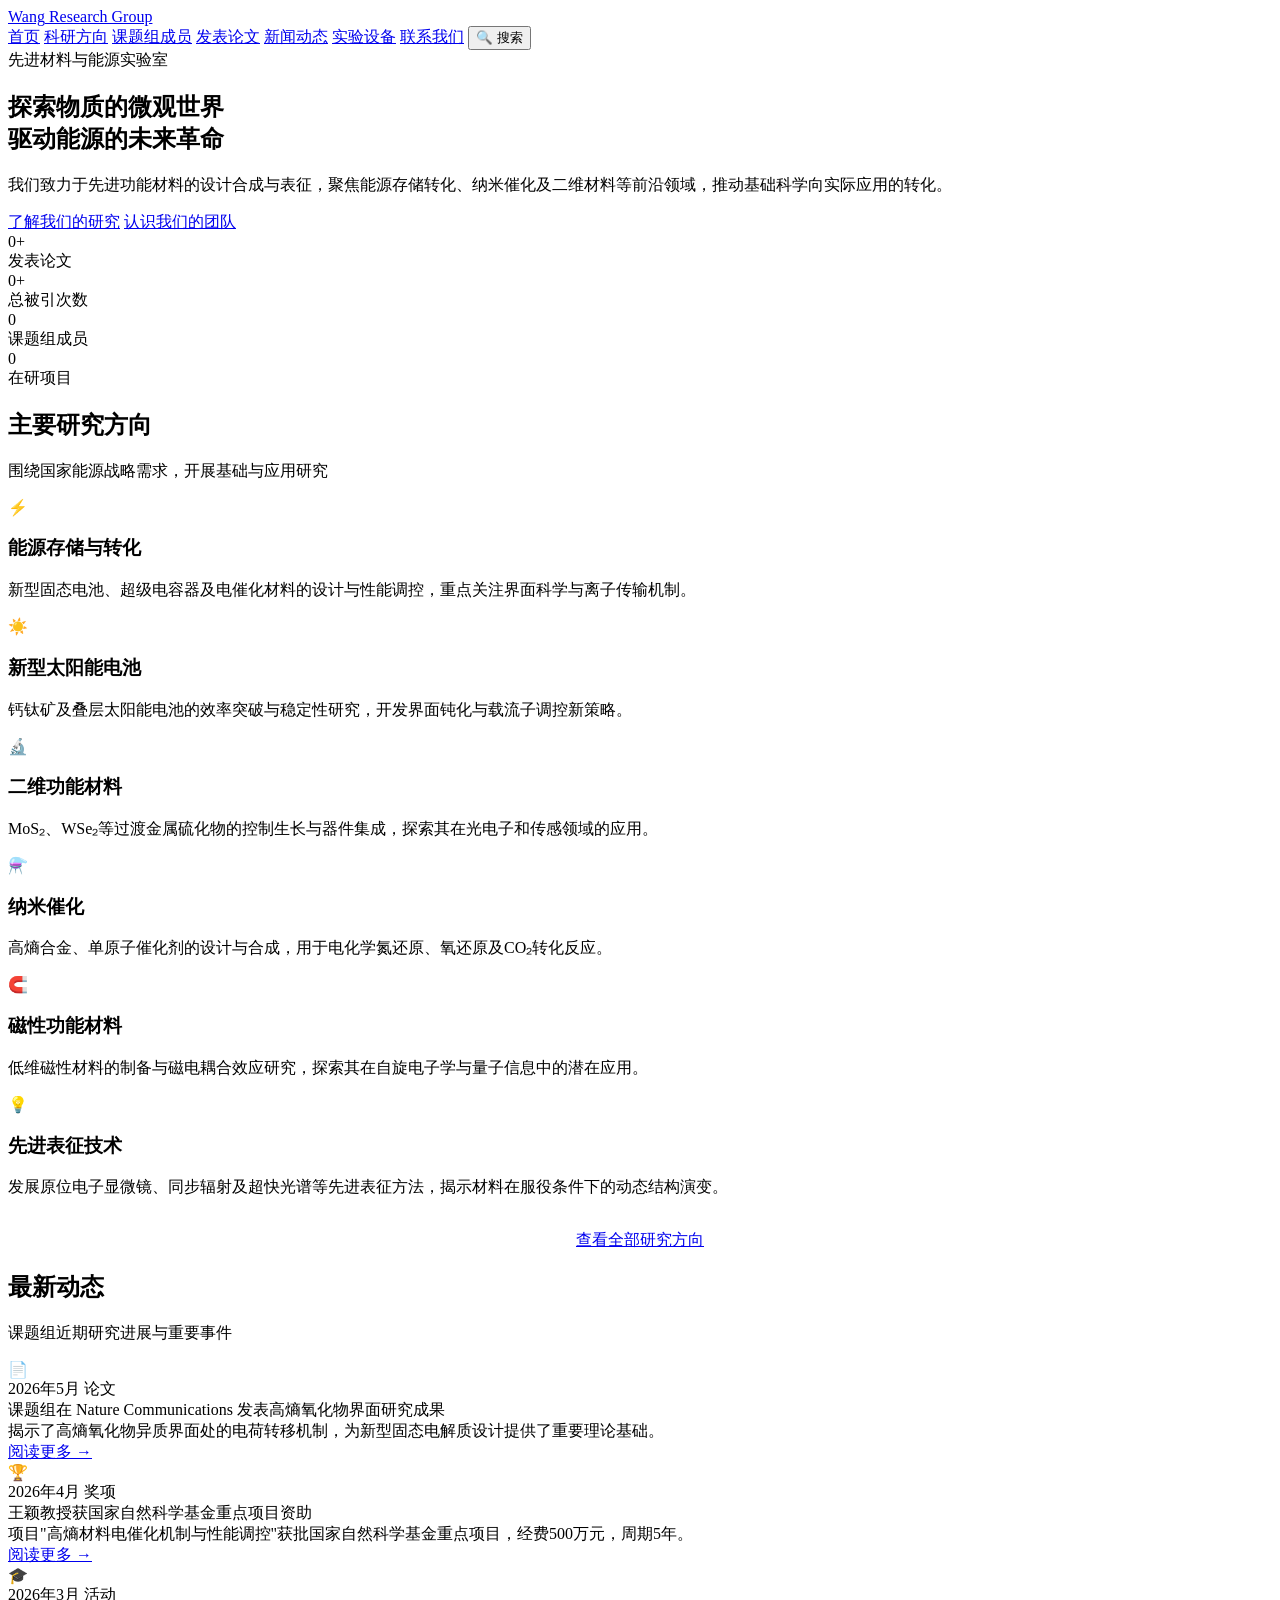
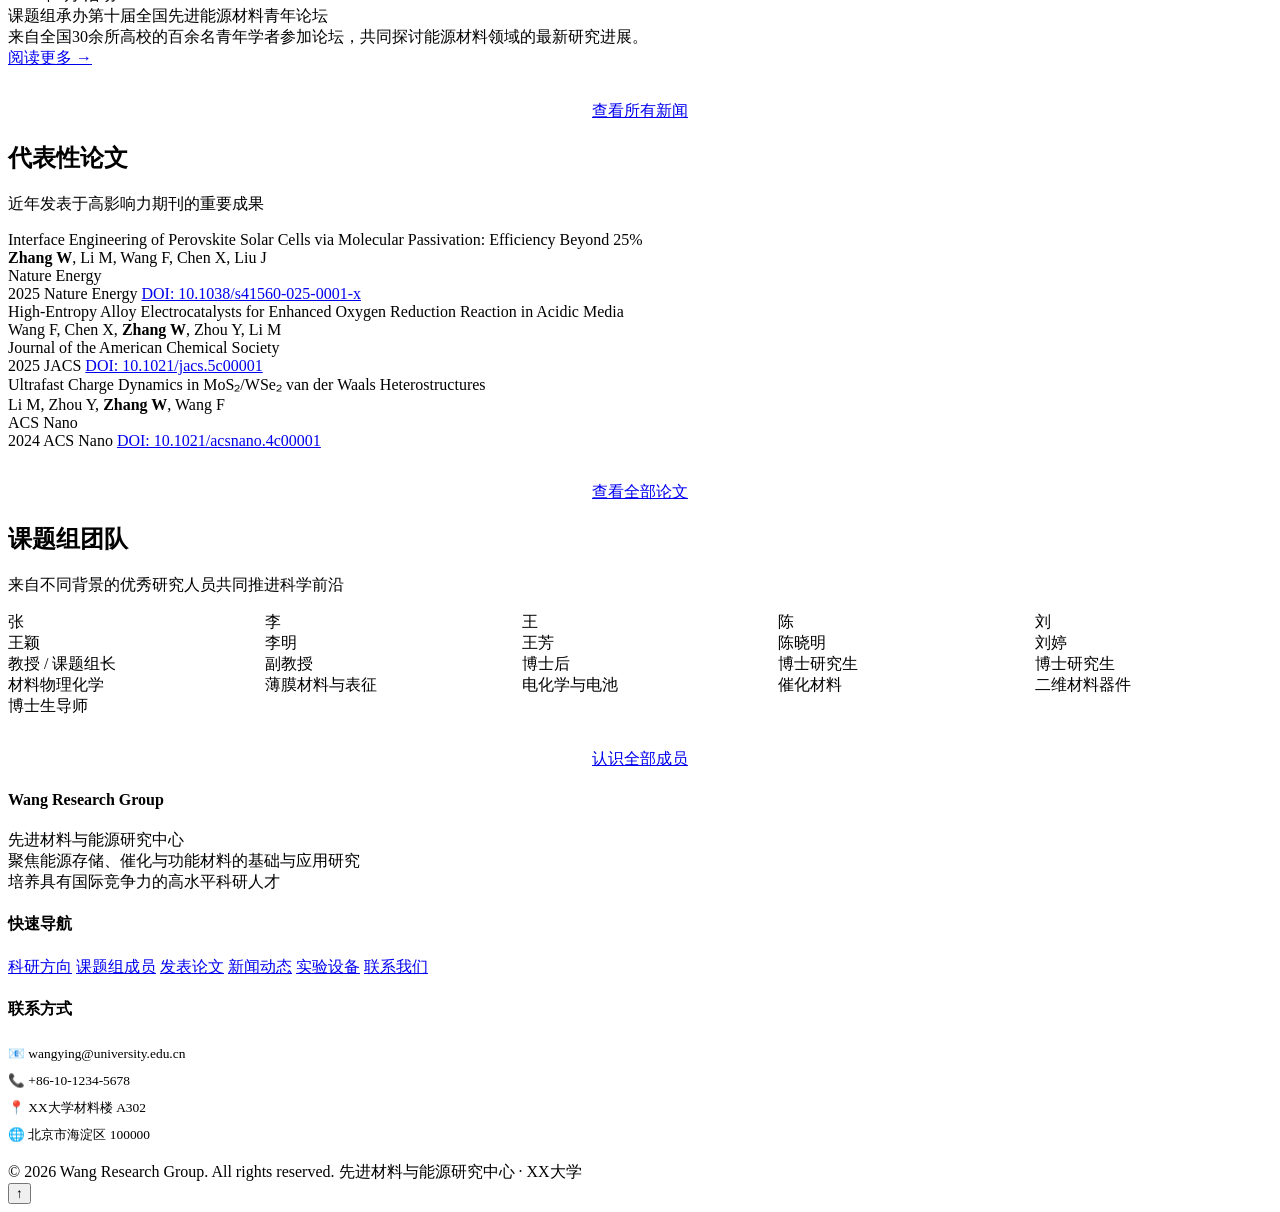
==== index.html @ 3c35ba80 "Add files via upload" ====
﻿<!DOCTYPE html>
<html lang="zh-CN">
<head>
  <meta charset="UTF-8">
  <meta name="viewport" content="width=device-width, initial-scale=1.0">
  <title>王颖课题组 | 先进材料与能源研究中心</title>
  <link rel="stylesheet" href="css/style.css">
  <meta name="description" content="王颖教授课题组，专注于先进功能材料、能源存储与转化、纳米催化等前沿研究领域。">
</head>
<body>

<!-- ==================== NAVBAR ==================== -->
<nav class="navbar">
  <div class="container navbar-inner">
    <a class="navbar-brand" href="index.html">
      <span>Wang</span> Research Group
    </a>
    <div class="navbar-menu" id="navMenu">
      <a href="index.html">首页</a>
      <a href="research.html">科研方向</a>
      <a href="people.html">课题组成员</a>
      <a href="publications.html">发表论文</a>
      <a href="news.html">新闻动态</a>
      <a href="equipment.html">实验设备</a>
      <a href="contact.html">联系我们</a>
      <button class="navbar-search-btn" id="navSearchBtn">🔍 搜索</button>
    </div>
    <div class="burger" id="burger">
      <span></span><span></span><span></span>
    </div>
  </div>
</nav>

<!-- ==================== HERO ==================== -->
<section class="hero">
  <div class="container">
    <div class="hero-content">
      <div class="hero-tag">先进材料与能源实验室</div>
      <h1>探索物质的<span>微观世界</span><br>驱动能源的未来革命</h1>
      <p>我们致力于先进功能材料的设计合成与表征，聚焦能源存储转化、纳米催化及二维材料等前沿领域，推动基础科学向实际应用的转化。</p>
      <div class="hero-btns">
        <a href="research.html" class="btn btn-primary">了解我们的研究</a>
        <a href="people.html" class="btn btn-outline">认识我们的团队</a>
      </div>
      <div class="hero-stats">
        <div class="stat-item">
          <div class="stat-num" data-target="86" data-suffix="+">0+</div>
          <div class="stat-label">发表论文</div>
        </div>
        <div class="stat-item">
          <div class="stat-num" data-target="4200" data-suffix="+">0+</div>
          <div class="stat-label">总被引次数</div>
        </div>
        <div class="stat-item">
          <div class="stat-num" data-target="18">0</div>
          <div class="stat-label">课题组成员</div>
        </div>
        <div class="stat-item">
          <div class="stat-num" data-target="12">0</div>
          <div class="stat-label">在研项目</div>
        </div>
      </div>
    </div>
  </div>
</section>

<!-- ==================== RESEARCH HIGHLIGHTS ==================== -->
<section class="section" style="background:#fff;">
  <div class="container">
    <h2 class="section-title">主要研究方向</h2>
    <p class="section-subtitle">围绕国家能源战略需求，开展基础与应用研究</p>
    <div class="grid-3">
      <div class="card research-card">
        <div class="research-icon">⚡</div>
        <h3>能源存储与转化</h3>
        <p>新型固态电池、超级电容器及电催化材料的设计与性能调控，重点关注界面科学与离子传输机制。</p>
      </div>
      <div class="card research-card">
        <div class="research-icon">☀️</div>
        <h3>新型太阳能电池</h3>
        <p>钙钛矿及叠层太阳能电池的效率突破与稳定性研究，开发界面钝化与载流子调控新策略。</p>
      </div>
      <div class="card research-card">
        <div class="research-icon">🔬</div>
        <h3>二维功能材料</h3>
        <p>MoS₂、WSe₂等过渡金属硫化物的控制生长与器件集成，探索其在光电子和传感领域的应用。</p>
      </div>
      <div class="card research-card">
        <div class="research-icon">⚗️</div>
        <h3>纳米催化</h3>
        <p>高熵合金、单原子催化剂的设计与合成，用于电化学氮还原、氧还原及CO₂转化反应。</p>
      </div>
      <div class="card research-card">
        <div class="research-icon">🧲</div>
        <h3>磁性功能材料</h3>
        <p>低维磁性材料的制备与磁电耦合效应研究，探索其在自旋电子学与量子信息中的潜在应用。</p>
      </div>
      <div class="card research-card">
        <div class="research-icon">💡</div>
        <h3>先进表征技术</h3>
        <p>发展原位电子显微镜、同步辐射及超快光谱等先进表征方法，揭示材料在服役条件下的动态结构演变。</p>
      </div>
    </div>
    <div style="text-align:center;margin-top:32px;">
      <a href="research.html" class="btn btn-primary">查看全部研究方向</a>
    </div>
  </div>
</section>

<!-- ==================== LATEST NEWS ==================== -->
<section class="section">
  <div class="container">
    <h2 class="section-title">最新动态</h2>
    <p class="section-subtitle">课题组近期研究进展与重要事件</p>
    <div class="news-grid">
      <div class="card news-card">
        <div class="news-img">📄</div>
        <div class="news-body">
          <div class="news-date">2026年5月 <span class="news-tag paper">论文</span></div>
          <div class="news-title">课题组在 Nature Communications 发表高熵氧化物界面研究成果</div>
          <div class="news-excerpt">揭示了高熵氧化物异质界面处的电荷转移机制，为新型固态电解质设计提供了重要理论基础。</div>
          <a class="news-read-more" href="news.html">阅读更多 →</a>
        </div>
      </div>
      <div class="card news-card">
        <div class="news-img">🏆</div>
        <div class="news-body">
          <div class="news-date">2026年4月 <span class="news-tag award">奖项</span></div>
          <div class="news-title">王颖教授获国家自然科学基金重点项目资助</div>
          <div class="news-excerpt">项目"高熵材料电催化机制与性能调控"获批国家自然科学基金重点项目，经费500万元，周期5年。</div>
          <a class="news-read-more" href="news.html">阅读更多 →</a>
        </div>
      </div>
      <div class="card news-card">
        <div class="news-img">🎓</div>
        <div class="news-body">
          <div class="news-date">2026年3月 <span class="news-tag event">活动</span></div>
          <div class="news-title">课题组承办第十届全国先进能源材料青年论坛</div>
          <div class="news-excerpt">来自全国30余所高校的百余名青年学者参加论坛，共同探讨能源材料领域的最新研究进展。</div>
          <a class="news-read-more" href="news.html">阅读更多 →</a>
        </div>
      </div>
    </div>
    <div style="text-align:center;margin-top:32px;">
      <a href="news.html" class="btn btn-primary">查看所有新闻</a>
    </div>
  </div>
</section>

<!-- ==================== FEATURED PUBLICATIONS ==================== -->
<section class="section" style="background:#fff;">
  <div class="container">
    <h2 class="section-title">代表性论文</h2>
    <p class="section-subtitle">近年发表于高影响力期刊的重要成果</p>
    <div class="pub-list">
      <div class="pub-item">
        <div class="pub-title">Interface Engineering of Perovskite Solar Cells via Molecular Passivation: Efficiency Beyond 25%</div>
        <div class="pub-authors"><strong>Zhang W</strong>, Li M, Wang F, Chen X, Liu J</div>
        <div class="pub-journal">Nature Energy</div>
        <div class="pub-meta">
          <span class="pub-year">2025</span>
          <span class="pub-badge nature">Nature Energy</span>
          <a class="pub-doi" href="#">DOI: 10.1038/s41560-025-0001-x</a>
        </div>
      </div>
      <div class="pub-item">
        <div class="pub-title">High-Entropy Alloy Electrocatalysts for Enhanced Oxygen Reduction Reaction in Acidic Media</div>
        <div class="pub-authors">Wang F, Chen X, <strong>Zhang W</strong>, Zhou Y, Li M</div>
        <div class="pub-journal">Journal of the American Chemical Society</div>
        <div class="pub-meta">
          <span class="pub-year">2025</span>
          <span class="pub-badge acs">JACS</span>
          <a class="pub-doi" href="#">DOI: 10.1021/jacs.5c00001</a>
        </div>
      </div>
      <div class="pub-item">
        <div class="pub-title">Ultrafast Charge Dynamics in MoS₂/WSe₂ van der Waals Heterostructures</div>
        <div class="pub-authors">Li M, Zhou Y, <strong>Zhang W</strong>, Wang F</div>
        <div class="pub-journal">ACS Nano</div>
        <div class="pub-meta">
          <span class="pub-year">2024</span>
          <span class="pub-badge acs">ACS Nano</span>
          <a class="pub-doi" href="#">DOI: 10.1021/acsnano.4c00001</a>
        </div>
      </div>
    </div>
    <div style="text-align:center;margin-top:32px;">
      <a href="publications.html" class="btn btn-primary">查看全部论文</a>
    </div>
  </div>
</section>

<!-- ==================== TEAM PREVIEW ==================== -->
<section class="section">
  <div class="container">
    <h2 class="section-title">课题组团队</h2>
    <p class="section-subtitle">来自不同背景的优秀研究人员共同推进科学前沿</p>
    <div style="display:grid;grid-template-columns:repeat(auto-fill,minmax(200px,1fr));gap:20px;">
      <div class="card person-card">
        <div class="person-avatar">张</div>
        <div class="person-name">王颖</div>
        <div class="person-role">教授 / 课题组长</div>
        <div class="person-info">材料物理化学<br>博士生导师</div>
      </div>
      <div class="card person-card">
        <div class="person-avatar">李</div>
        <div class="person-name">李明</div>
        <div class="person-role">副教授</div>
        <div class="person-info">薄膜材料与表征</div>
      </div>
      <div class="card person-card">
        <div class="person-avatar">王</div>
        <div class="person-name">王芳</div>
        <div class="person-role">博士后</div>
        <div class="person-info">电化学与电池</div>
      </div>
      <div class="card person-card">
        <div class="person-avatar">陈</div>
        <div class="person-name">陈晓明</div>
        <div class="person-role">博士研究生</div>
        <div class="person-info">催化材料</div>
      </div>
      <div class="card person-card">
        <div class="person-avatar">刘</div>
        <div class="person-name">刘婷</div>
        <div class="person-role">博士研究生</div>
        <div class="person-info">二维材料器件</div>
      </div>
    </div>
    <div style="text-align:center;margin-top:32px;">
      <a href="people.html" class="btn btn-primary">认识全部成员</a>
    </div>
  </div>
</section>

<!-- ==================== FOOTER ==================== -->
<footer class="footer">
  <div class="container">
    <div class="footer-grid">
      <div>
        <h4>Wang Research Group</h4>
        <p>先进材料与能源研究中心<br>聚焦能源存储、催化与功能材料的基础与应用研究<br>培养具有国际竞争力的高水平科研人才</p>
      </div>
      <div>
        <h4>快速导航</h4>
        <div class="footer-links">
          <a href="research.html">科研方向</a>
          <a href="people.html">课题组成员</a>
          <a href="publications.html">发表论文</a>
          <a href="news.html">新闻动态</a>
          <a href="equipment.html">实验设备</a>
          <a href="contact.html">联系我们</a>
        </div>
      </div>
      <div>
        <h4>联系方式</h4>
        <p style="font-size:0.84rem;line-height:2;">
          📧 wangying@university.edu.cn<br>
          📞 +86-10-1234-5678<br>
          📍 XX大学材料楼 A302<br>
          🌐 北京市海淀区 100000
        </p>
      </div>
    </div>
    <div class="footer-bottom">
      <span>© 2026 Wang Research Group. All rights reserved.</span>
      <span>先进材料与能源研究中心 · XX大学</span>
    </div>
  </div>
</footer>

<button class="back-to-top" id="backToTop" title="返回顶部">↑</button>
<script src="js/main.js"></script>
</body>
</html>
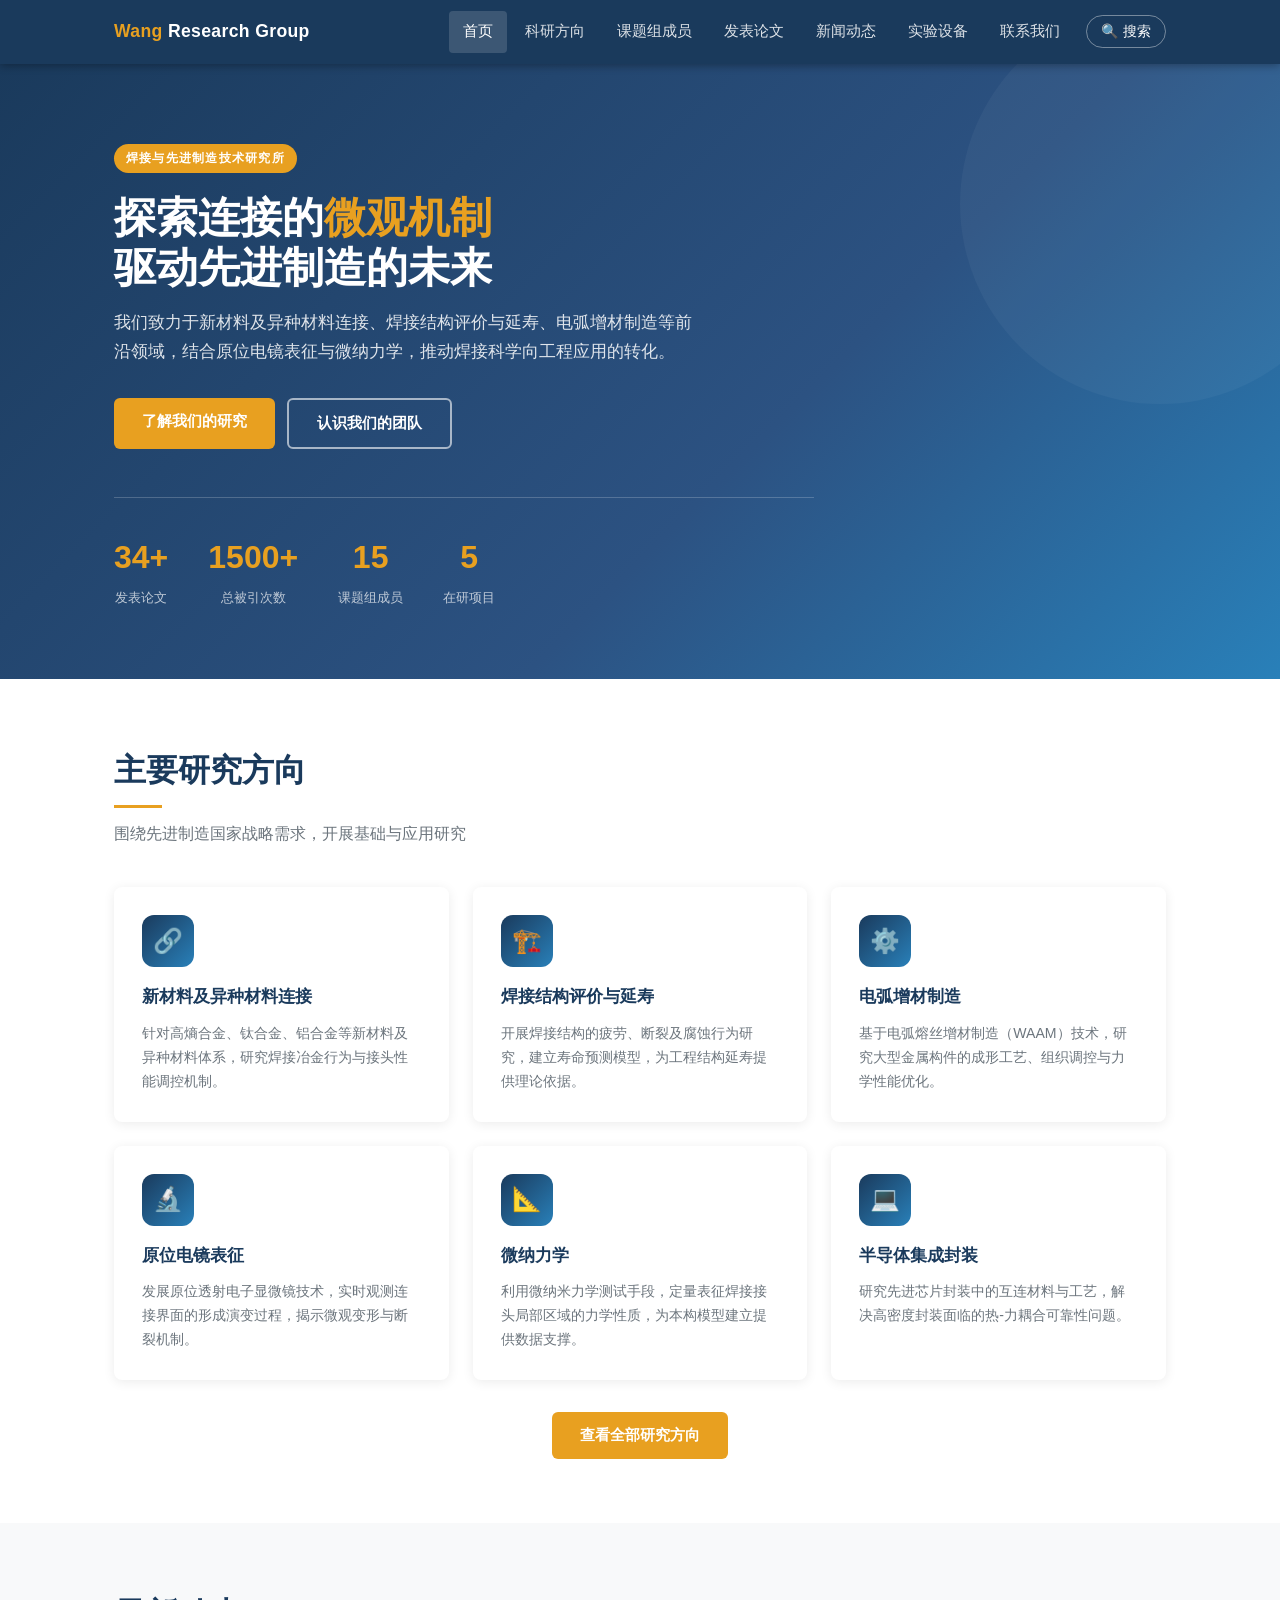
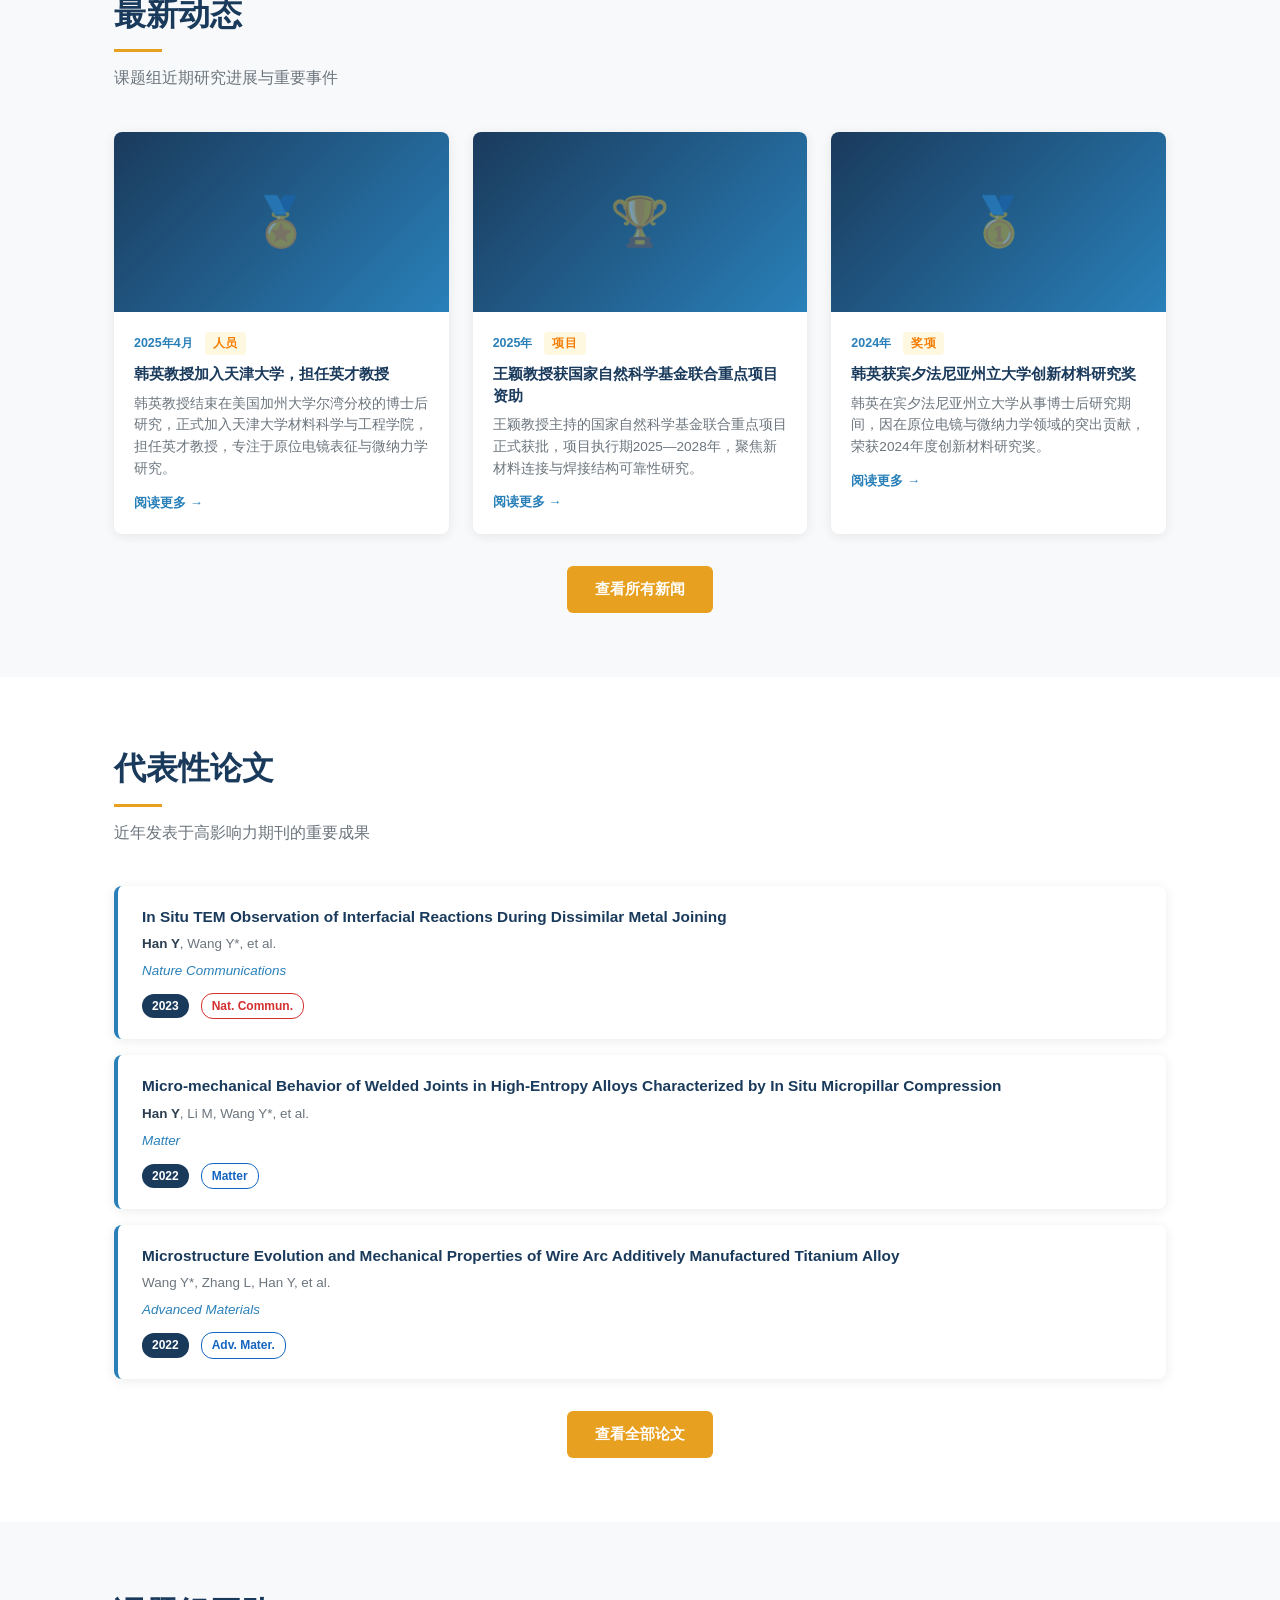
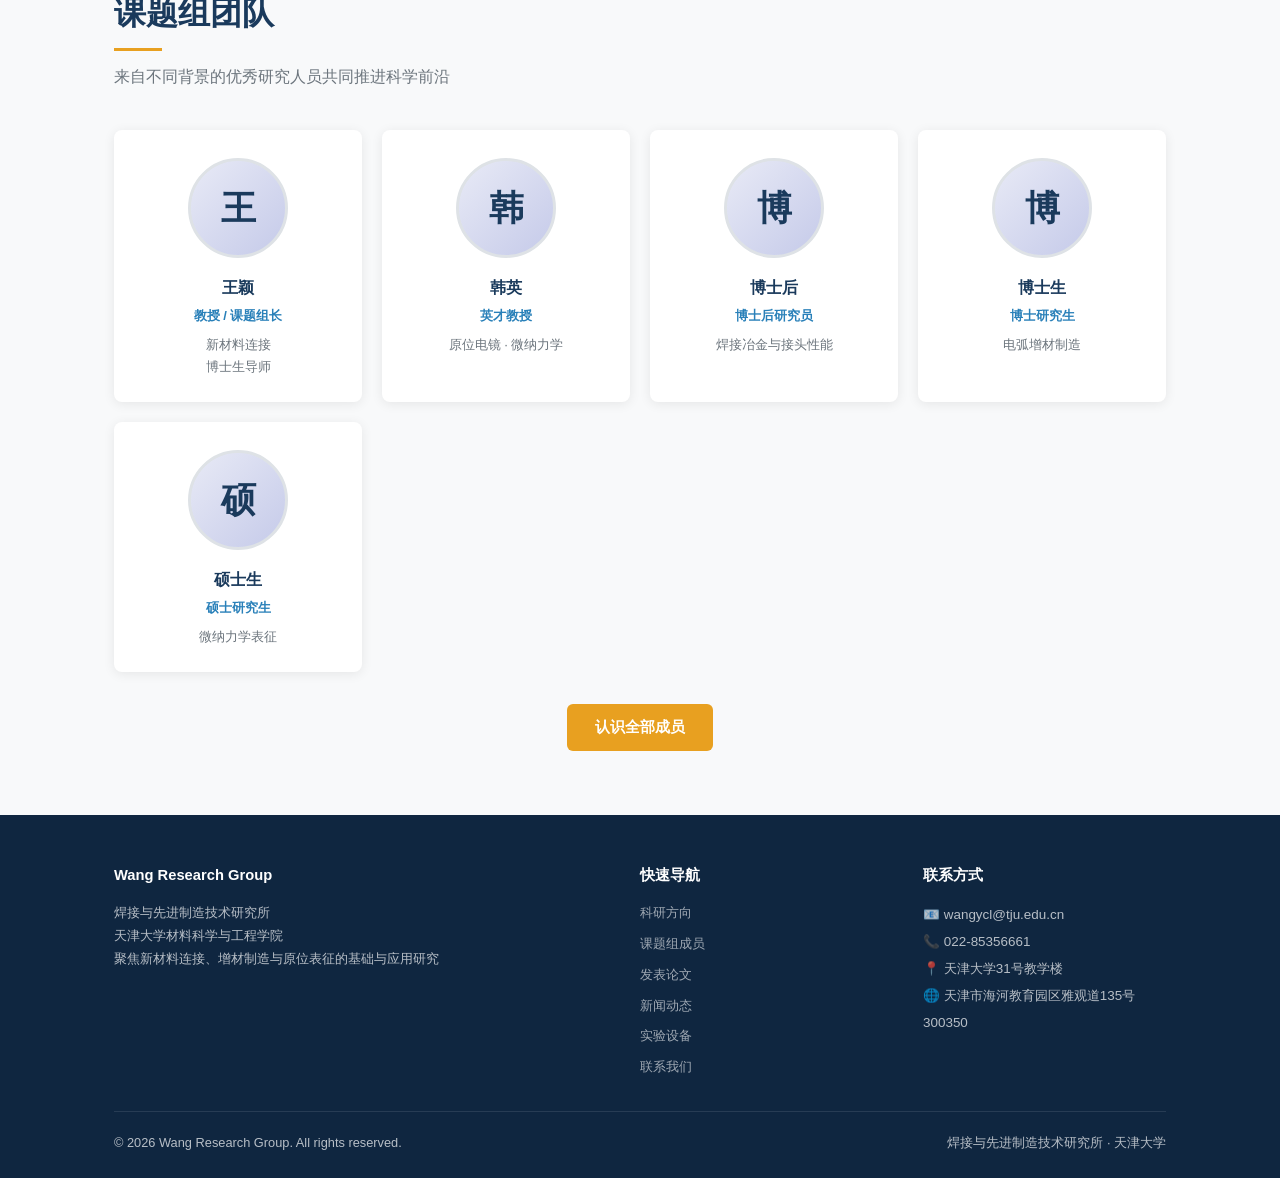
==== commit 1f40a4b2: "Add files via upload" ====
--- a/index.html
+++ b/index.html
@@ -1,275 +1,272 @@
-﻿<!DOCTYPE html>
-<html lang="zh-CN">
-<head>
-  <meta charset="UTF-8">
-  <meta name="viewport" content="width=device-width, initial-scale=1.0">
-  <title>王颖课题组 | 先进材料与能源研究中心</title>
-  <link rel="stylesheet" href="css/style.css">
-  <meta name="description" content="王颖教授课题组，专注于先进功能材料、能源存储与转化、纳米催化等前沿研究领域。">
-</head>
-<body>
-
-<!-- ==================== NAVBAR ==================== -->
-<nav class="navbar">
-  <div class="container navbar-inner">
-    <a class="navbar-brand" href="index.html">
-      <span>Wang</span> Research Group
-    </a>
-    <div class="navbar-menu" id="navMenu">
-      <a href="index.html">首页</a>
-      <a href="research.html">科研方向</a>
-      <a href="people.html">课题组成员</a>
-      <a href="publications.html">发表论文</a>
-      <a href="news.html">新闻动态</a>
-      <a href="equipment.html">实验设备</a>
-      <a href="contact.html">联系我们</a>
-      <button class="navbar-search-btn" id="navSearchBtn">🔍 搜索</button>
-    </div>
-    <div class="burger" id="burger">
-      <span></span><span></span><span></span>
-    </div>
-  </div>
-</nav>
-
-<!-- ==================== HERO ==================== -->
-<section class="hero">
-  <div class="container">
-    <div class="hero-content">
-      <div class="hero-tag">先进材料与能源实验室</div>
-      <h1>探索物质的<span>微观世界</span><br>驱动能源的未来革命</h1>
-      <p>我们致力于先进功能材料的设计合成与表征，聚焦能源存储转化、纳米催化及二维材料等前沿领域，推动基础科学向实际应用的转化。</p>
-      <div class="hero-btns">
-        <a href="research.html" class="btn btn-primary">了解我们的研究</a>
-        <a href="people.html" class="btn btn-outline">认识我们的团队</a>
-      </div>
-      <div class="hero-stats">
-        <div class="stat-item">
-          <div class="stat-num" data-target="86" data-suffix="+">0+</div>
-          <div class="stat-label">发表论文</div>
-        </div>
-        <div class="stat-item">
-          <div class="stat-num" data-target="4200" data-suffix="+">0+</div>
-          <div class="stat-label">总被引次数</div>
-        </div>
-        <div class="stat-item">
-          <div class="stat-num" data-target="18">0</div>
-          <div class="stat-label">课题组成员</div>
-        </div>
-        <div class="stat-item">
-          <div class="stat-num" data-target="12">0</div>
-          <div class="stat-label">在研项目</div>
-        </div>
-      </div>
-    </div>
-  </div>
-</section>
-
-<!-- ==================== RESEARCH HIGHLIGHTS ==================== -->
-<section class="section" style="background:#fff;">
-  <div class="container">
-    <h2 class="section-title">主要研究方向</h2>
-    <p class="section-subtitle">围绕国家能源战略需求，开展基础与应用研究</p>
-    <div class="grid-3">
-      <div class="card research-card">
-        <div class="research-icon">⚡</div>
-        <h3>能源存储与转化</h3>
-        <p>新型固态电池、超级电容器及电催化材料的设计与性能调控，重点关注界面科学与离子传输机制。</p>
-      </div>
-      <div class="card research-card">
-        <div class="research-icon">☀️</div>
-        <h3>新型太阳能电池</h3>
-        <p>钙钛矿及叠层太阳能电池的效率突破与稳定性研究，开发界面钝化与载流子调控新策略。</p>
-      </div>
-      <div class="card research-card">
-        <div class="research-icon">🔬</div>
-        <h3>二维功能材料</h3>
-        <p>MoS₂、WSe₂等过渡金属硫化物的控制生长与器件集成，探索其在光电子和传感领域的应用。</p>
-      </div>
-      <div class="card research-card">
-        <div class="research-icon">⚗️</div>
-        <h3>纳米催化</h3>
-        <p>高熵合金、单原子催化剂的设计与合成，用于电化学氮还原、氧还原及CO₂转化反应。</p>
-      </div>
-      <div class="card research-card">
-        <div class="research-icon">🧲</div>
-        <h3>磁性功能材料</h3>
-        <p>低维磁性材料的制备与磁电耦合效应研究，探索其在自旋电子学与量子信息中的潜在应用。</p>
-      </div>
-      <div class="card research-card">
-        <div class="research-icon">💡</div>
-        <h3>先进表征技术</h3>
-        <p>发展原位电子显微镜、同步辐射及超快光谱等先进表征方法，揭示材料在服役条件下的动态结构演变。</p>
-      </div>
-    </div>
-    <div style="text-align:center;margin-top:32px;">
-      <a href="research.html" class="btn btn-primary">查看全部研究方向</a>
-    </div>
-  </div>
-</section>
-
-<!-- ==================== LATEST NEWS ==================== -->
-<section class="section">
-  <div class="container">
-    <h2 class="section-title">最新动态</h2>
-    <p class="section-subtitle">课题组近期研究进展与重要事件</p>
-    <div class="news-grid">
-      <div class="card news-card">
-        <div class="news-img">📄</div>
-        <div class="news-body">
-          <div class="news-date">2026年5月 <span class="news-tag paper">论文</span></div>
-          <div class="news-title">课题组在 Nature Communications 发表高熵氧化物界面研究成果</div>
-          <div class="news-excerpt">揭示了高熵氧化物异质界面处的电荷转移机制，为新型固态电解质设计提供了重要理论基础。</div>
-          <a class="news-read-more" href="news.html">阅读更多 →</a>
-        </div>
-      </div>
-      <div class="card news-card">
-        <div class="news-img">🏆</div>
-        <div class="news-body">
-          <div class="news-date">2026年4月 <span class="news-tag award">奖项</span></div>
-          <div class="news-title">王颖教授获国家自然科学基金重点项目资助</div>
-          <div class="news-excerpt">项目"高熵材料电催化机制与性能调控"获批国家自然科学基金重点项目，经费500万元，周期5年。</div>
-          <a class="news-read-more" href="news.html">阅读更多 →</a>
-        </div>
-      </div>
-      <div class="card news-card">
-        <div class="news-img">🎓</div>
-        <div class="news-body">
-          <div class="news-date">2026年3月 <span class="news-tag event">活动</span></div>
-          <div class="news-title">课题组承办第十届全国先进能源材料青年论坛</div>
-          <div class="news-excerpt">来自全国30余所高校的百余名青年学者参加论坛，共同探讨能源材料领域的最新研究进展。</div>
-          <a class="news-read-more" href="news.html">阅读更多 →</a>
-        </div>
-      </div>
-    </div>
-    <div style="text-align:center;margin-top:32px;">
-      <a href="news.html" class="btn btn-primary">查看所有新闻</a>
-    </div>
-  </div>
-</section>
-
-<!-- ==================== FEATURED PUBLICATIONS ==================== -->
-<section class="section" style="background:#fff;">
-  <div class="container">
-    <h2 class="section-title">代表性论文</h2>
-    <p class="section-subtitle">近年发表于高影响力期刊的重要成果</p>
-    <div class="pub-list">
-      <div class="pub-item">
-        <div class="pub-title">Interface Engineering of Perovskite Solar Cells via Molecular Passivation: Efficiency Beyond 25%</div>
-        <div class="pub-authors"><strong>Zhang W</strong>, Li M, Wang F, Chen X, Liu J</div>
-        <div class="pub-journal">Nature Energy</div>
-        <div class="pub-meta">
-          <span class="pub-year">2025</span>
-          <span class="pub-badge nature">Nature Energy</span>
-          <a class="pub-doi" href="#">DOI: 10.1038/s41560-025-0001-x</a>
-        </div>
-      </div>
-      <div class="pub-item">
-        <div class="pub-title">High-Entropy Alloy Electrocatalysts for Enhanced Oxygen Reduction Reaction in Acidic Media</div>
-        <div class="pub-authors">Wang F, Chen X, <strong>Zhang W</strong>, Zhou Y, Li M</div>
-        <div class="pub-journal">Journal of the American Chemical Society</div>
-        <div class="pub-meta">
-          <span class="pub-year">2025</span>
-          <span class="pub-badge acs">JACS</span>
-          <a class="pub-doi" href="#">DOI: 10.1021/jacs.5c00001</a>
-        </div>
-      </div>
-      <div class="pub-item">
-        <div class="pub-title">Ultrafast Charge Dynamics in MoS₂/WSe₂ van der Waals Heterostructures</div>
-        <div class="pub-authors">Li M, Zhou Y, <strong>Zhang W</strong>, Wang F</div>
-        <div class="pub-journal">ACS Nano</div>
-        <div class="pub-meta">
-          <span class="pub-year">2024</span>
-          <span class="pub-badge acs">ACS Nano</span>
-          <a class="pub-doi" href="#">DOI: 10.1021/acsnano.4c00001</a>
-        </div>
-      </div>
-    </div>
-    <div style="text-align:center;margin-top:32px;">
-      <a href="publications.html" class="btn btn-primary">查看全部论文</a>
-    </div>
-  </div>
-</section>
-
-<!-- ==================== TEAM PREVIEW ==================== -->
-<section class="section">
-  <div class="container">
-    <h2 class="section-title">课题组团队</h2>
-    <p class="section-subtitle">来自不同背景的优秀研究人员共同推进科学前沿</p>
-    <div style="display:grid;grid-template-columns:repeat(auto-fill,minmax(200px,1fr));gap:20px;">
-      <div class="card person-card">
-        <div class="person-avatar">张</div>
-        <div class="person-name">王颖</div>
-        <div class="person-role">教授 / 课题组长</div>
-        <div class="person-info">材料物理化学<br>博士生导师</div>
-      </div>
-      <div class="card person-card">
-        <div class="person-avatar">李</div>
-        <div class="person-name">李明</div>
-        <div class="person-role">副教授</div>
-        <div class="person-info">薄膜材料与表征</div>
-      </div>
-      <div class="card person-card">
-        <div class="person-avatar">王</div>
-        <div class="person-name">王芳</div>
-        <div class="person-role">博士后</div>
-        <div class="person-info">电化学与电池</div>
-      </div>
-      <div class="card person-card">
-        <div class="person-avatar">陈</div>
-        <div class="person-name">陈晓明</div>
-        <div class="person-role">博士研究生</div>
-        <div class="person-info">催化材料</div>
-      </div>
-      <div class="card person-card">
-        <div class="person-avatar">刘</div>
-        <div class="person-name">刘婷</div>
-        <div class="person-role">博士研究生</div>
-        <div class="person-info">二维材料器件</div>
-      </div>
-    </div>
-    <div style="text-align:center;margin-top:32px;">
-      <a href="people.html" class="btn btn-primary">认识全部成员</a>
-    </div>
-  </div>
-</section>
-
-<!-- ==================== FOOTER ==================== -->
-<footer class="footer">
-  <div class="container">
-    <div class="footer-grid">
-      <div>
-        <h4>Wang Research Group</h4>
-        <p>先进材料与能源研究中心<br>聚焦能源存储、催化与功能材料的基础与应用研究<br>培养具有国际竞争力的高水平科研人才</p>
-      </div>
-      <div>
-        <h4>快速导航</h4>
-        <div class="footer-links">
-          <a href="research.html">科研方向</a>
-          <a href="people.html">课题组成员</a>
-          <a href="publications.html">发表论文</a>
-          <a href="news.html">新闻动态</a>
-          <a href="equipment.html">实验设备</a>
-          <a href="contact.html">联系我们</a>
-        </div>
-      </div>
-      <div>
-        <h4>联系方式</h4>
-        <p style="font-size:0.84rem;line-height:2;">
-          📧 wangying@university.edu.cn<br>
-          📞 +86-10-1234-5678<br>
-          📍 XX大学材料楼 A302<br>
-          🌐 北京市海淀区 100000
-        </p>
-      </div>
-    </div>
-    <div class="footer-bottom">
-      <span>© 2026 Wang Research Group. All rights reserved.</span>
-      <span>先进材料与能源研究中心 · XX大学</span>
-    </div>
-  </div>
-</footer>
-
-<button class="back-to-top" id="backToTop" title="返回顶部">↑</button>
-<script src="js/main.js"></script>
-</body>
-</html>
+<!DOCTYPE html>
+<html lang="zh-CN">
+<head>
+  <meta charset="UTF-8">
+  <meta name="viewport" content="width=device-width, initial-scale=1.0">
+  <title>王颖课题组 | 焊接与先进制造技术研究所</title>
+  <link rel="stylesheet" href="css/style.css">
+  <meta name="description" content="王颖教授课题组，天津大学材料科学与工程学院焊接与先进制造技术研究所，专注于新材料及异种材料连接、焊接结构评价与延寿、电弧增材制造等前沿研究领域。">
+</head>
+<body>
+
+<!-- ==================== NAVBAR ==================== -->
+<nav class="navbar">
+  <div class="container navbar-inner">
+    <a class="navbar-brand" href="index.html">
+      <span>Wang</span> Research Group
+    </a>
+    <div class="navbar-menu" id="navMenu">
+      <a href="index.html">首页</a>
+      <a href="research.html">科研方向</a>
+      <a href="people.html">课题组成员</a>
+      <a href="publications.html">发表论文</a>
+      <a href="news.html">新闻动态</a>
+      <a href="equipment.html">实验设备</a>
+      <a href="contact.html">联系我们</a>
+      <button class="navbar-search-btn" id="navSearchBtn">🔍 搜索</button>
+    </div>
+    <div class="burger" id="burger">
+      <span></span><span></span><span></span>
+    </div>
+  </div>
+</nav>
+
+<!-- ==================== HERO ==================== -->
+<section class="hero">
+  <div class="container">
+    <div class="hero-content">
+      <div class="hero-tag">焊接与先进制造技术研究所</div>
+      <h1>探索连接的<span>微观机制</span><br>驱动先进制造的未来</h1>
+      <p>我们致力于新材料及异种材料连接、焊接结构评价与延寿、电弧增材制造等前沿领域，结合原位电镜表征与微纳力学，推动焊接科学向工程应用的转化。</p>
+      <div class="hero-btns">
+        <a href="research.html" class="btn btn-primary">了解我们的研究</a>
+        <a href="people.html" class="btn btn-outline">认识我们的团队</a>
+      </div>
+      <div class="hero-stats">
+        <div class="stat-item">
+          <div class="stat-num" data-target="34" data-suffix="+">0+</div>
+          <div class="stat-label">发表论文</div>
+        </div>
+        <div class="stat-item">
+          <div class="stat-num" data-target="1500" data-suffix="+">0+</div>
+          <div class="stat-label">总被引次数</div>
+        </div>
+        <div class="stat-item">
+          <div class="stat-num" data-target="15">0</div>
+          <div class="stat-label">课题组成员</div>
+        </div>
+        <div class="stat-item">
+          <div class="stat-num" data-target="5">0</div>
+          <div class="stat-label">在研项目</div>
+        </div>
+      </div>
+    </div>
+  </div>
+</section>
+
+<!-- ==================== RESEARCH HIGHLIGHTS ==================== -->
+<section class="section" style="background:#fff;">
+  <div class="container">
+    <h2 class="section-title">主要研究方向</h2>
+    <p class="section-subtitle">围绕先进制造国家战略需求，开展基础与应用研究</p>
+    <div class="grid-3">
+      <div class="card research-card">
+        <div class="research-icon">🔗</div>
+        <h3>新材料及异种材料连接</h3>
+        <p>针对高熵合金、钛合金、铝合金等新材料及异种材料体系，研究焊接冶金行为与接头性能调控机制。</p>
+      </div>
+      <div class="card research-card">
+        <div class="research-icon">🏗️</div>
+        <h3>焊接结构评价与延寿</h3>
+        <p>开展焊接结构的疲劳、断裂及腐蚀行为研究，建立寿命预测模型，为工程结构延寿提供理论依据。</p>
+      </div>
+      <div class="card research-card">
+        <div class="research-icon">⚙️</div>
+        <h3>电弧增材制造</h3>
+        <p>基于电弧熔丝增材制造（WAAM）技术，研究大型金属构件的成形工艺、组织调控与力学性能优化。</p>
+      </div>
+      <div class="card research-card">
+        <div class="research-icon">🔬</div>
+        <h3>原位电镜表征</h3>
+        <p>发展原位透射电子显微镜技术，实时观测连接界面的形成演变过程，揭示微观变形与断裂机制。</p>
+      </div>
+      <div class="card research-card">
+        <div class="research-icon">📐</div>
+        <h3>微纳力学</h3>
+        <p>利用微纳米力学测试手段，定量表征焊接接头局部区域的力学性质，为本构模型建立提供数据支撑。</p>
+      </div>
+      <div class="card research-card">
+        <div class="research-icon">💻</div>
+        <h3>半导体集成封装</h3>
+        <p>研究先进芯片封装中的互连材料与工艺，解决高密度封装面临的热-力耦合可靠性问题。</p>
+      </div>
+    </div>
+    <div style="text-align:center;margin-top:32px;">
+      <a href="research.html" class="btn btn-primary">查看全部研究方向</a>
+    </div>
+  </div>
+</section>
+
+<!-- ==================== LATEST NEWS ==================== -->
+<section class="section">
+  <div class="container">
+    <h2 class="section-title">最新动态</h2>
+    <p class="section-subtitle">课题组近期研究进展与重要事件</p>
+    <div class="news-grid">
+      <div class="card news-card">
+        <div class="news-img">🏅</div>
+        <div class="news-body">
+          <div class="news-date">2025年4月 <span class="news-tag award">人员</span></div>
+          <div class="news-title">韩英教授加入天津大学，担任英才教授</div>
+          <div class="news-excerpt">韩英教授结束在美国加州大学尔湾分校的博士后研究，正式加入天津大学材料科学与工程学院，担任英才教授，专注于原位电镜表征与微纳力学研究。</div>
+          <a class="news-read-more" href="news.html">阅读更多 →</a>
+        </div>
+      </div>
+      <div class="card news-card">
+        <div class="news-img">🏆</div>
+        <div class="news-body">
+          <div class="news-date">2025年 <span class="news-tag award">项目</span></div>
+          <div class="news-title">王颖教授获国家自然科学基金联合重点项目资助</div>
+          <div class="news-excerpt">王颖教授主持的国家自然科学基金联合重点项目正式获批，项目执行期2025—2028年，聚焦新材料连接与焊接结构可靠性研究。</div>
+          <a class="news-read-more" href="news.html">阅读更多 →</a>
+        </div>
+      </div>
+      <div class="card news-card">
+        <div class="news-img">🥇</div>
+        <div class="news-body">
+          <div class="news-date">2024年 <span class="news-tag award">奖项</span></div>
+          <div class="news-title">韩英获宾夕法尼亚州立大学创新材料研究奖</div>
+          <div class="news-excerpt">韩英在宾夕法尼亚州立大学从事博士后研究期间，因在原位电镜与微纳力学领域的突出贡献，荣获2024年度创新材料研究奖。</div>
+          <a class="news-read-more" href="news.html">阅读更多 →</a>
+        </div>
+      </div>
+    </div>
+    <div style="text-align:center;margin-top:32px;">
+      <a href="news.html" class="btn btn-primary">查看所有新闻</a>
+    </div>
+  </div>
+</section>
+
+<!-- ==================== FEATURED PUBLICATIONS ==================== -->
+<section class="section" style="background:#fff;">
+  <div class="container">
+    <h2 class="section-title">代表性论文</h2>
+    <p class="section-subtitle">近年发表于高影响力期刊的重要成果</p>
+    <div class="pub-list">
+      <div class="pub-item">
+        <div class="pub-title">In Situ TEM Observation of Interfacial Reactions During Dissimilar Metal Joining</div>
+        <div class="pub-authors"><strong>Han Y</strong>, Wang Y*, et al.</div>
+        <div class="pub-journal">Nature Communications</div>
+        <div class="pub-meta">
+          <span class="pub-year">2023</span>
+          <span class="pub-badge nature">Nat. Commun.</span>
+        </div>
+      </div>
+      <div class="pub-item">
+        <div class="pub-title">Micro-mechanical Behavior of Welded Joints in High-Entropy Alloys Characterized by In Situ Micropillar Compression</div>
+        <div class="pub-authors"><strong>Han Y</strong>, Li M, Wang Y*, et al.</div>
+        <div class="pub-journal">Matter</div>
+        <div class="pub-meta">
+          <span class="pub-year">2022</span>
+          <span class="pub-badge science">Matter</span>
+        </div>
+      </div>
+      <div class="pub-item">
+        <div class="pub-title">Microstructure Evolution and Mechanical Properties of Wire Arc Additively Manufactured Titanium Alloy</div>
+        <div class="pub-authors">Wang Y*, Zhang L, Han Y, et al.</div>
+        <div class="pub-journal">Advanced Materials</div>
+        <div class="pub-meta">
+          <span class="pub-year">2022</span>
+          <span class="pub-badge science">Adv. Mater.</span>
+        </div>
+      </div>
+    </div>
+    <div style="text-align:center;margin-top:32px;">
+      <a href="publications.html" class="btn btn-primary">查看全部论文</a>
+    </div>
+  </div>
+</section>
+
+<!-- ==================== TEAM PREVIEW ==================== -->
+<section class="section">
+  <div class="container">
+    <h2 class="section-title">课题组团队</h2>
+    <p class="section-subtitle">来自不同背景的优秀研究人员共同推进科学前沿</p>
+    <div style="display:grid;grid-template-columns:repeat(auto-fill,minmax(200px,1fr));gap:20px;">
+      <div class="card person-card">
+        <div class="person-avatar">王</div>
+        <div class="person-name">王颖</div>
+        <div class="person-role">教授 / 课题组长</div>
+        <div class="person-info">新材料连接<br>博士生导师</div>
+      </div>
+      <div class="card person-card">
+        <div class="person-avatar">韩</div>
+        <div class="person-name">韩英</div>
+        <div class="person-role">英才教授</div>
+        <div class="person-info">原位电镜 · 微纳力学</div>
+      </div>
+      <div class="card person-card">
+        <div class="person-avatar">博</div>
+        <div class="person-name">博士后</div>
+        <div class="person-role">博士后研究员</div>
+        <div class="person-info">焊接冶金与接头性能</div>
+      </div>
+      <div class="card person-card">
+        <div class="person-avatar">博</div>
+        <div class="person-name">博士生</div>
+        <div class="person-role">博士研究生</div>
+        <div class="person-info">电弧增材制造</div>
+      </div>
+      <div class="card person-card">
+        <div class="person-avatar">硕</div>
+        <div class="person-name">硕士生</div>
+        <div class="person-role">硕士研究生</div>
+        <div class="person-info">微纳力学表征</div>
+      </div>
+    </div>
+    <div style="text-align:center;margin-top:32px;">
+      <a href="people.html" class="btn btn-primary">认识全部成员</a>
+    </div>
+  </div>
+</section>
+
+<!-- ==================== FOOTER ==================== -->
+<footer class="footer">
+  <div class="container">
+    <div class="footer-grid">
+      <div>
+        <h4>Wang Research Group</h4>
+        <p>焊接与先进制造技术研究所<br>天津大学材料科学与工程学院<br>聚焦新材料连接、增材制造与原位表征的基础与应用研究</p>
+      </div>
+      <div>
+        <h4>快速导航</h4>
+        <div class="footer-links">
+          <a href="research.html">科研方向</a>
+          <a href="people.html">课题组成员</a>
+          <a href="publications.html">发表论文</a>
+          <a href="news.html">新闻动态</a>
+          <a href="equipment.html">实验设备</a>
+          <a href="contact.html">联系我们</a>
+        </div>
+      </div>
+      <div>
+        <h4>联系方式</h4>
+        <p style="font-size:0.84rem;line-height:2;">
+          📧 wangycl@tju.edu.cn<br>
+          📞 022-85356661<br>
+          📍 天津大学31号教学楼<br>
+          🌐 天津市海河教育园区雅观道135号 300350
+        </p>
+      </div>
+    </div>
+    <div class="footer-bottom">
+      <span>© 2026 Wang Research Group. All rights reserved.</span>
+      <span>焊接与先进制造技术研究所 · 天津大学</span>
+    </div>
+  </div>
+</footer>
+
+<button class="back-to-top" id="backToTop" title="返回顶部">↑</button>
+<script src="js/main.js"></script>
+</body>
+</html>
--- a/css/style.css
+++ b/css/style.css
@@ -0,0 +1,562 @@
+/* ==================== ROOT VARIABLES ==================== */
+:root {
+  --primary: #1a3a5c;
+  --primary-light: #2980b9;
+  --accent: #e8a020;
+  --bg: #f8f9fa;
+  --bg-card: #ffffff;
+  --text: #2c3e50;
+  --text-muted: #6c757d;
+  --border: #dee2e6;
+  --shadow: 0 2px 12px rgba(0,0,0,0.08);
+  --shadow-hover: 0 6px 24px rgba(0,0,0,0.15);
+  --radius: 8px;
+  --transition: 0.25s ease;
+}
+
+/* ==================== RESET & BASE ==================== */
+*, *::before, *::after { box-sizing: border-box; margin: 0; padding: 0; }
+html { scroll-behavior: smooth; }
+body {
+  font-family: 'Segoe UI', 'Noto Sans SC', sans-serif;
+  color: var(--text);
+  background: var(--bg);
+  line-height: 1.7;
+  font-size: 15px;
+}
+a { color: var(--primary-light); text-decoration: none; transition: color var(--transition); }
+a:hover { color: var(--accent); }
+img { max-width: 100%; display: block; }
+ul { list-style: none; }
+
+/* ==================== LAYOUT ==================== */
+.container { max-width: 1100px; margin: 0 auto; padding: 0 24px; }
+.section { padding: 64px 0; }
+.section-title {
+  font-size: 2rem;
+  font-weight: 700;
+  color: var(--primary);
+  margin-bottom: 12px;
+}
+.section-subtitle {
+  color: var(--text-muted);
+  font-size: 1rem;
+  margin-bottom: 40px;
+}
+.section-title::after {
+  content: '';
+  display: block;
+  width: 48px;
+  height: 3px;
+  background: var(--accent);
+  margin-top: 8px;
+}
+
+/* ==================== NAVBAR ==================== */
+.navbar {
+  background: var(--primary);
+  position: sticky;
+  top: 0;
+  z-index: 1000;
+  box-shadow: 0 2px 8px rgba(0,0,0,0.3);
+}
+.navbar-inner {
+  display: flex;
+  align-items: center;
+  justify-content: space-between;
+  height: 64px;
+}
+.navbar-brand {
+  color: #fff;
+  font-size: 1.1rem;
+  font-weight: 700;
+  letter-spacing: 0.02em;
+  white-space: nowrap;
+}
+.navbar-brand span { color: var(--accent); }
+.navbar-menu { display: flex; gap: 4px; align-items: center; }
+.navbar-menu a {
+  color: rgba(255,255,255,0.85);
+  padding: 8px 14px;
+  border-radius: 4px;
+  font-size: 0.92rem;
+  font-weight: 500;
+  transition: background var(--transition), color var(--transition);
+}
+.navbar-menu a:hover,
+.navbar-menu a.active { background: rgba(255,255,255,0.15); color: #fff; }
+.navbar-search-btn {
+  background: none;
+  border: 1px solid rgba(255,255,255,0.4);
+  color: #fff;
+  padding: 6px 14px;
+  border-radius: 20px;
+  cursor: pointer;
+  font-size: 0.88rem;
+  transition: background var(--transition);
+  margin-left: 8px;
+}
+.navbar-search-btn:hover { background: rgba(255,255,255,0.2); }
+.burger {
+  display: none;
+  flex-direction: column;
+  gap: 5px;
+  cursor: pointer;
+  padding: 4px;
+}
+.burger span { display: block; width: 24px; height: 2px; background: #fff; border-radius: 2px; transition: transform 0.3s; }
+
+/* ==================== HERO ==================== */
+.hero {
+  background: linear-gradient(135deg, var(--primary) 0%, #2c5282 60%, var(--primary-light) 100%);
+  color: #fff;
+  padding: 80px 0 70px;
+  position: relative;
+  overflow: hidden;
+}
+.hero::before {
+  content: '';
+  position: absolute;
+  top: -60px; right: -80px;
+  width: 400px; height: 400px;
+  background: rgba(255,255,255,0.04);
+  border-radius: 50%;
+}
+.hero-content { max-width: 700px; position: relative; z-index: 1; }
+.hero-tag {
+  display: inline-block;
+  background: var(--accent);
+  color: #fff;
+  font-size: 0.78rem;
+  font-weight: 700;
+  letter-spacing: 0.1em;
+  text-transform: uppercase;
+  padding: 4px 12px;
+  border-radius: 20px;
+  margin-bottom: 20px;
+}
+.hero h1 { font-size: 2.6rem; font-weight: 800; line-height: 1.2; margin-bottom: 16px; }
+.hero h1 span { color: var(--accent); }
+.hero p { font-size: 1.05rem; color: rgba(255,255,255,0.85); max-width: 580px; margin-bottom: 32px; }
+.hero-btns { display: flex; gap: 12px; flex-wrap: wrap; }
+.btn {
+  display: inline-block;
+  padding: 11px 28px;
+  border-radius: 6px;
+  font-weight: 600;
+  font-size: 0.92rem;
+  cursor: pointer;
+  transition: transform var(--transition), box-shadow var(--transition), background var(--transition);
+}
+.btn:hover { transform: translateY(-2px); box-shadow: var(--shadow-hover); }
+.btn-primary { background: var(--accent); color: #fff; }
+.btn-outline { background: transparent; color: #fff; border: 2px solid rgba(255,255,255,0.6); }
+.btn-outline:hover { background: rgba(255,255,255,0.1); color: #fff; }
+
+.hero-stats {
+  display: flex;
+  gap: 40px;
+  margin-top: 48px;
+  padding-top: 32px;
+  border-top: 1px solid rgba(255,255,255,0.2);
+  flex-wrap: wrap;
+}
+.stat-item { text-align: center; }
+.stat-num { font-size: 2rem; font-weight: 800; color: var(--accent); }
+.stat-label { font-size: 0.82rem; color: rgba(255,255,255,0.7); margin-top: 2px; }
+
+/* ==================== CARDS ==================== */
+.card {
+  background: var(--bg-card);
+  border-radius: var(--radius);
+  box-shadow: var(--shadow);
+  transition: transform var(--transition), box-shadow var(--transition);
+  overflow: hidden;
+}
+.card:hover { transform: translateY(-4px); box-shadow: var(--shadow-hover); }
+
+/* GRID LAYOUTS */
+.grid-3 { display: grid; grid-template-columns: repeat(3, 1fr); gap: 24px; }
+.grid-4 { display: grid; grid-template-columns: repeat(4, 1fr); gap: 24px; }
+.grid-2 { display: grid; grid-template-columns: repeat(2, 1fr); gap: 24px; }
+
+/* ==================== PEOPLE ==================== */
+.people-grid { display: grid; grid-template-columns: repeat(auto-fill, minmax(220px, 1fr)); gap: 24px; }
+.person-card { text-align: center; padding: 28px 20px 24px; }
+.person-avatar {
+  width: 100px; height: 100px;
+  border-radius: 50%;
+  margin: 0 auto 16px;
+  object-fit: cover;
+  border: 3px solid var(--border);
+  background: linear-gradient(135deg, #e8eaf6, #c5cae9);
+  display: flex; align-items: center; justify-content: center;
+  font-size: 2.2rem;
+  color: var(--primary);
+  font-weight: 700;
+  overflow: hidden;
+}
+.person-avatar img { width: 100%; height: 100%; object-fit: cover; }
+.person-name { font-size: 1rem; font-weight: 700; color: var(--primary); margin-bottom: 4px; }
+.person-role { font-size: 0.82rem; color: var(--primary-light); font-weight: 600; margin-bottom: 6px; }
+.person-info { font-size: 0.82rem; color: var(--text-muted); }
+.person-links { display: flex; justify-content: center; gap: 10px; margin-top: 12px; }
+.person-links a {
+  font-size: 0.78rem;
+  color: var(--primary-light);
+  border: 1px solid var(--border);
+  padding: 3px 10px;
+  border-radius: 12px;
+}
+.person-links a:hover { background: var(--primary); color: #fff; border-color: var(--primary); }
+
+.role-section { margin-bottom: 48px; }
+.role-label {
+  font-size: 0.78rem;
+  font-weight: 700;
+  letter-spacing: 0.1em;
+  text-transform: uppercase;
+  color: var(--text-muted);
+  border-bottom: 2px solid var(--border);
+  padding-bottom: 8px;
+  margin-bottom: 20px;
+}
+
+/* ==================== NEWS ==================== */
+.news-grid { display: grid; grid-template-columns: repeat(auto-fill, minmax(300px, 1fr)); gap: 24px; }
+.news-card { }
+.news-img {
+  width: 100%; height: 180px;
+  object-fit: cover;
+  background: linear-gradient(135deg, #1a3a5c, #2980b9);
+  display: flex; align-items: center; justify-content: center;
+  color: rgba(255,255,255,0.4);
+  font-size: 3rem;
+}
+.news-body { padding: 20px; }
+.news-date {
+  font-size: 0.78rem;
+  color: var(--primary-light);
+  font-weight: 600;
+  margin-bottom: 8px;
+  display: flex; align-items: center; gap: 6px;
+}
+.news-tag {
+  display: inline-block;
+  background: #e3f2fd;
+  color: var(--primary-light);
+  font-size: 0.72rem;
+  font-weight: 700;
+  padding: 2px 8px;
+  border-radius: 4px;
+  margin-left: 6px;
+  letter-spacing: 0.05em;
+}
+.news-tag.award { background: #fff8e1; color: #f57c00; }
+.news-tag.paper { background: #e8f5e9; color: #388e3c; }
+.news-tag.event { background: #f3e5f5; color: #7b1fa2; }
+.news-title { font-size: 0.96rem; font-weight: 700; color: var(--primary); margin-bottom: 8px; line-height: 1.4; }
+.news-excerpt { font-size: 0.85rem; color: var(--text-muted); line-height: 1.6; }
+.news-read-more { display: inline-block; margin-top: 12px; font-size: 0.82rem; font-weight: 600; color: var(--primary-light); }
+
+/* ==================== PUBLICATIONS ==================== */
+.pub-filters { display: flex; gap: 8px; flex-wrap: wrap; margin-bottom: 24px; }
+.filter-btn {
+  padding: 6px 18px;
+  border: 1px solid var(--border);
+  border-radius: 20px;
+  background: #fff;
+  color: var(--text-muted);
+  font-size: 0.85rem;
+  cursor: pointer;
+  transition: all var(--transition);
+}
+.filter-btn:hover, .filter-btn.active {
+  background: var(--primary);
+  color: #fff;
+  border-color: var(--primary);
+}
+.pub-search-bar {
+  display: flex;
+  align-items: center;
+  gap: 10px;
+  margin-bottom: 28px;
+  background: #fff;
+  border: 1px solid var(--border);
+  border-radius: 6px;
+  padding: 8px 16px;
+  box-shadow: var(--shadow);
+}
+.pub-search-bar input {
+  flex: 1;
+  border: none;
+  outline: none;
+  font-size: 0.92rem;
+  color: var(--text);
+  background: transparent;
+}
+.pub-search-bar svg { color: var(--text-muted); flex-shrink: 0; }
+.pub-list { display: flex; flex-direction: column; gap: 16px; }
+.pub-item {
+  background: #fff;
+  border-radius: var(--radius);
+  padding: 20px 24px;
+  box-shadow: var(--shadow);
+  border-left: 4px solid var(--primary-light);
+  transition: box-shadow var(--transition);
+}
+.pub-item:hover { box-shadow: var(--shadow-hover); }
+.pub-item.hidden { display: none; }
+.pub-title { font-size: 0.96rem; font-weight: 700; color: var(--primary); margin-bottom: 6px; line-height: 1.4; }
+.pub-authors { font-size: 0.84rem; color: var(--text-muted); margin-bottom: 4px; }
+.pub-authors strong { color: var(--text); }
+.pub-journal { font-size: 0.84rem; color: var(--primary-light); font-style: italic; }
+.pub-meta { display: flex; align-items: center; gap: 12px; margin-top: 10px; flex-wrap: wrap; }
+.pub-year {
+  background: var(--primary);
+  color: #fff;
+  font-size: 0.75rem;
+  font-weight: 700;
+  padding: 2px 10px;
+  border-radius: 12px;
+}
+.pub-badge {
+  font-size: 0.75rem;
+  font-weight: 600;
+  padding: 2px 10px;
+  border-radius: 12px;
+  border: 1px solid;
+}
+.pub-badge.nature { border-color: #d32f2f; color: #d32f2f; }
+.pub-badge.science { border-color: #1565c0; color: #1565c0; }
+.pub-badge.acs { border-color: #2e7d32; color: #2e7d32; }
+.pub-doi { font-size: 0.78rem; color: var(--primary-light); }
+
+/* ==================== RESEARCH ==================== */
+.research-grid { display: grid; grid-template-columns: repeat(auto-fill, minmax(320px, 1fr)); gap: 28px; }
+.research-card { padding: 28px; }
+.research-icon {
+  width: 52px; height: 52px;
+  background: linear-gradient(135deg, var(--primary), var(--primary-light));
+  border-radius: 12px;
+  display: flex; align-items: center; justify-content: center;
+  font-size: 1.5rem;
+  margin-bottom: 16px;
+  color: #fff;
+}
+.research-card h3 { font-size: 1.05rem; font-weight: 700; color: var(--primary); margin-bottom: 10px; }
+.research-card p { font-size: 0.88rem; color: var(--text-muted); line-height: 1.7; }
+.research-card ul { margin-top: 12px; }
+.research-card ul li {
+  font-size: 0.84rem;
+  color: var(--text-muted);
+  padding: 3px 0 3px 16px;
+  position: relative;
+}
+.research-card ul li::before {
+  content: '▸';
+  position: absolute;
+  left: 0;
+  color: var(--accent);
+}
+
+/* ==================== EQUIPMENT ==================== */
+.equip-grid { display: grid; grid-template-columns: repeat(auto-fill, minmax(280px, 1fr)); gap: 24px; }
+.equip-card { }
+.equip-img {
+  width: 100%; height: 200px;
+  background: linear-gradient(135deg, #263238, #455a64);
+  display: flex; align-items: center; justify-content: center;
+  font-size: 3.5rem;
+  color: rgba(255,255,255,0.6);
+}
+.equip-body { padding: 20px; }
+.equip-body h3 { font-size: 0.96rem; font-weight: 700; color: var(--primary); margin-bottom: 6px; }
+.equip-body p { font-size: 0.84rem; color: var(--text-muted); line-height: 1.6; }
+.equip-specs { margin-top: 10px; }
+.equip-spec { font-size: 0.78rem; color: var(--text-muted); padding: 2px 0; display: flex; gap: 6px; }
+.equip-spec strong { color: var(--text); min-width: 80px; }
+
+/* ==================== SEARCH PAGE ==================== */
+.search-hero {
+  background: var(--primary);
+  padding: 40px 0;
+  color: #fff;
+}
+.search-hero h1 { font-size: 1.8rem; font-weight: 700; margin-bottom: 20px; }
+.search-bar-big {
+  display: flex;
+  align-items: center;
+  background: #fff;
+  border-radius: 8px;
+  padding: 10px 20px;
+  gap: 12px;
+  box-shadow: 0 4px 20px rgba(0,0,0,0.2);
+}
+.search-bar-big input {
+  flex: 1;
+  border: none;
+  outline: none;
+  font-size: 1rem;
+  color: var(--text);
+}
+.search-bar-big button {
+  background: var(--accent);
+  color: #fff;
+  border: none;
+  padding: 8px 24px;
+  border-radius: 6px;
+  font-weight: 600;
+  cursor: pointer;
+  font-size: 0.92rem;
+}
+.search-result-item {
+  background: #fff;
+  border-radius: var(--radius);
+  padding: 20px 24px;
+  box-shadow: var(--shadow);
+  margin-bottom: 16px;
+  transition: box-shadow var(--transition);
+}
+.search-result-item:hover { box-shadow: var(--shadow-hover); }
+.search-result-item.hidden { display: none; }
+.result-category {
+  font-size: 0.75rem;
+  font-weight: 700;
+  text-transform: uppercase;
+  letter-spacing: 0.08em;
+  color: var(--primary-light);
+  margin-bottom: 6px;
+}
+.result-title { font-size: 1rem; font-weight: 700; color: var(--primary); margin-bottom: 6px; }
+.result-title mark { background: #fff9c4; color: var(--text); border-radius: 2px; padding: 0 2px; }
+.result-excerpt { font-size: 0.85rem; color: var(--text-muted); line-height: 1.6; }
+.result-excerpt mark { background: #fff9c4; }
+.result-link { margin-top: 8px; font-size: 0.82rem; font-weight: 600; color: var(--primary-light); }
+.search-stats { font-size: 0.9rem; color: var(--text-muted); margin-bottom: 20px; }
+.no-results { text-align: center; padding: 60px 0; color: var(--text-muted); }
+.no-results svg { font-size: 3rem; margin-bottom: 12px; display: block; margin: 0 auto 16px; }
+
+/* ==================== CONTACT ==================== */
+.contact-grid { display: grid; grid-template-columns: 1fr 1fr; gap: 40px; }
+.contact-info h3 { font-size: 1.1rem; font-weight: 700; color: var(--primary); margin-bottom: 20px; }
+.contact-item { display: flex; gap: 14px; margin-bottom: 20px; align-items: flex-start; }
+.contact-icon {
+  width: 40px; height: 40px;
+  background: #e3f2fd;
+  border-radius: 8px;
+  display: flex; align-items: center; justify-content: center;
+  font-size: 1.1rem;
+  flex-shrink: 0;
+}
+.contact-detail label { font-size: 0.78rem; font-weight: 600; color: var(--text-muted); text-transform: uppercase; letter-spacing: 0.06em; }
+.contact-detail p { font-size: 0.92rem; color: var(--text); margin-top: 2px; }
+.map-placeholder {
+  background: linear-gradient(135deg, #e8eaf6, #c5cae9);
+  border-radius: var(--radius);
+  height: 300px;
+  display: flex; align-items: center; justify-content: center;
+  font-size: 1rem;
+  color: var(--primary);
+  font-weight: 600;
+  text-align: center;
+}
+
+/* ==================== PAGE HERO ==================== */
+.page-hero {
+  background: linear-gradient(135deg, var(--primary) 0%, #2c5282 100%);
+  color: #fff;
+  padding: 48px 0;
+}
+.page-hero h1 { font-size: 2rem; font-weight: 800; margin-bottom: 8px; }
+.page-hero p { color: rgba(255,255,255,0.75); font-size: 1rem; }
+
+/* ==================== FOOTER ==================== */
+.footer {
+  background: #0f2640;
+  color: rgba(255,255,255,0.7);
+  padding: 48px 0 24px;
+}
+.footer-grid { display: grid; grid-template-columns: 2fr 1fr 1fr; gap: 40px; margin-bottom: 32px; }
+.footer h4 { color: #fff; font-size: 0.92rem; font-weight: 700; margin-bottom: 14px; }
+.footer p { font-size: 0.84rem; line-height: 1.7; }
+.footer-links { display: flex; flex-direction: column; gap: 8px; }
+.footer-links a { font-size: 0.84rem; color: rgba(255,255,255,0.6); }
+.footer-links a:hover { color: var(--accent); }
+.footer-bottom {
+  border-top: 1px solid rgba(255,255,255,0.1);
+  padding-top: 20px;
+  display: flex;
+  justify-content: space-between;
+  align-items: center;
+  font-size: 0.8rem;
+  flex-wrap: wrap;
+  gap: 8px;
+}
+
+/* ==================== BACK TO TOP ==================== */
+.back-to-top {
+  position: fixed;
+  bottom: 28px; right: 28px;
+  width: 44px; height: 44px;
+  background: var(--primary);
+  color: #fff;
+  border: none;
+  border-radius: 50%;
+  cursor: pointer;
+  font-size: 1.2rem;
+  display: flex; align-items: center; justify-content: center;
+  box-shadow: var(--shadow-hover);
+  opacity: 0;
+  transform: translateY(10px);
+  transition: opacity var(--transition), transform var(--transition);
+  z-index: 500;
+}
+.back-to-top.visible { opacity: 1; transform: translateY(0); }
+.back-to-top:hover { background: var(--primary-light); }
+
+/* ==================== BREADCRUMB ==================== */
+.breadcrumb {
+  display: flex;
+  gap: 6px;
+  align-items: center;
+  font-size: 0.82rem;
+  color: rgba(255,255,255,0.6);
+  margin-bottom: 12px;
+}
+.breadcrumb a { color: rgba(255,255,255,0.75); }
+.breadcrumb a:hover { color: var(--accent); }
+.breadcrumb span.sep { opacity: 0.5; }
+
+/* ==================== HIGHLIGHT BOX ==================== */
+.highlight-box {
+  background: linear-gradient(135deg, #e3f2fd, #f3e5f5);
+  border-left: 4px solid var(--primary-light);
+  border-radius: 0 var(--radius) var(--radius) 0;
+  padding: 16px 20px;
+  font-size: 0.9rem;
+  color: var(--text);
+  margin: 16px 0;
+}
+
+/* ==================== RESPONSIVE ==================== */
+@media (max-width: 900px) {
+  .grid-3 { grid-template-columns: repeat(2, 1fr); }
+  .grid-4 { grid-template-columns: repeat(2, 1fr); }
+  .footer-grid { grid-template-columns: 1fr 1fr; }
+  .contact-grid { grid-template-columns: 1fr; }
+  .hero h1 { font-size: 2rem; }
+}
+@media (max-width: 700px) {
+  .navbar-menu { display: none; flex-direction: column; position: absolute; top: 64px; left: 0; right: 0; background: var(--primary); padding: 12px; gap: 0; }
+  .navbar-menu.open { display: flex; }
+  .navbar-menu a { padding: 12px 16px; border-radius: 0; border-bottom: 1px solid rgba(255,255,255,0.08); }
+  .navbar-inner { position: relative; }
+  .burger { display: flex; }
+  .grid-3, .grid-4, .grid-2, .footer-grid { grid-template-columns: 1fr; }
+  .hero { padding: 48px 0; }
+  .hero h1 { font-size: 1.7rem; }
+  .hero-stats { gap: 24px; }
+  .section { padding: 40px 0; }
+  .section-title { font-size: 1.6rem; }
+}
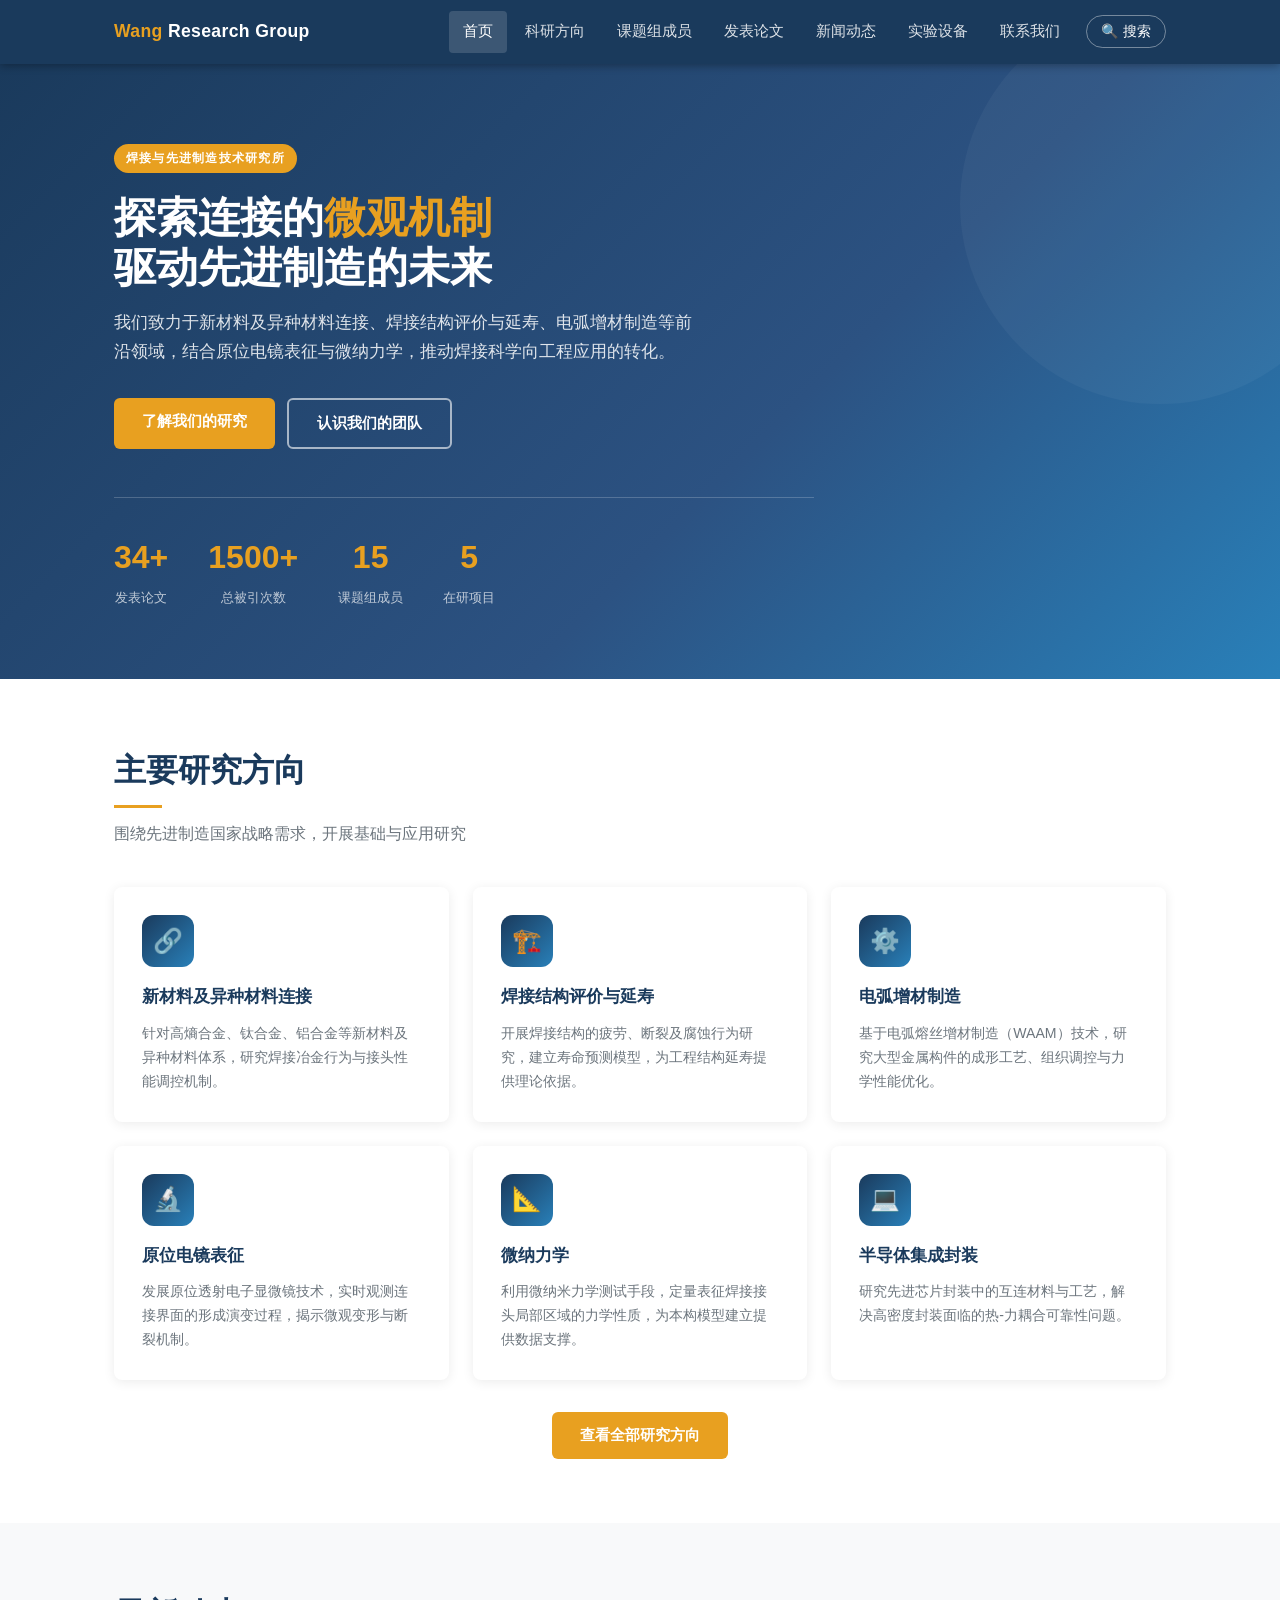
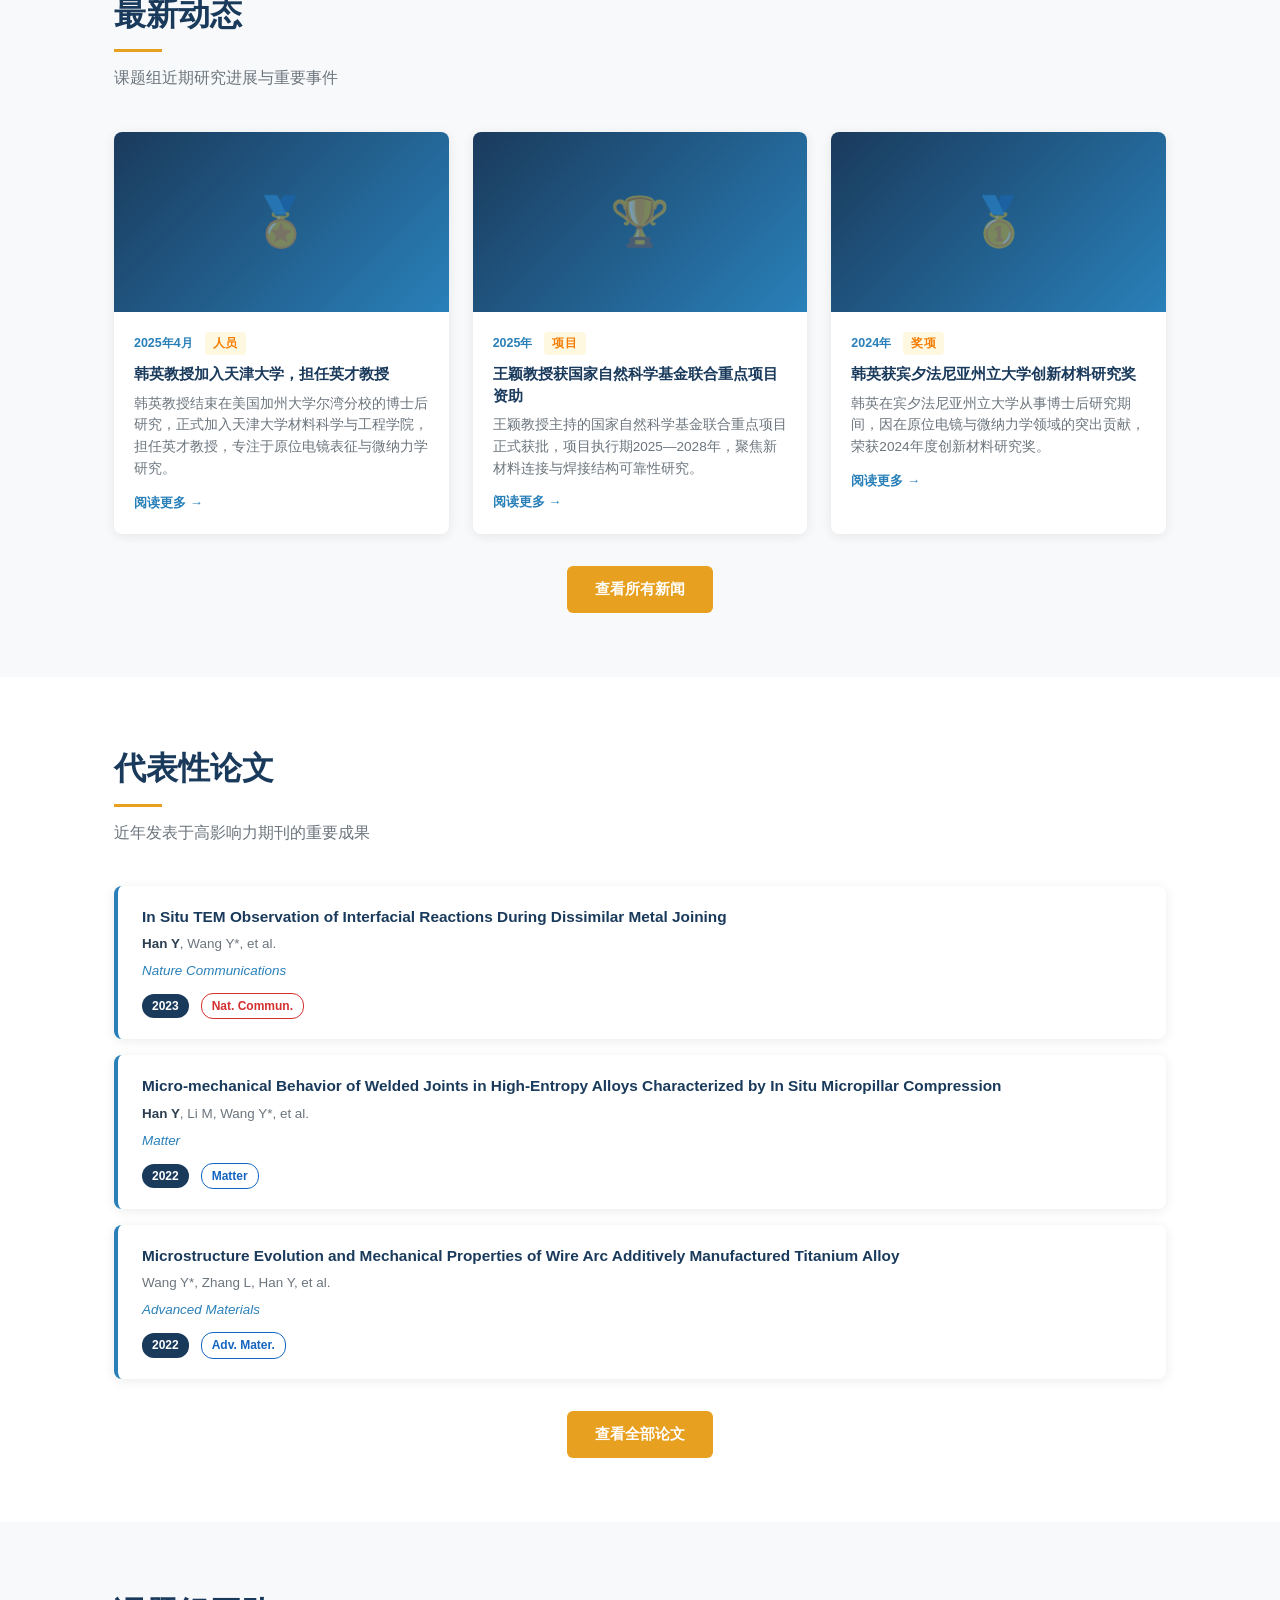
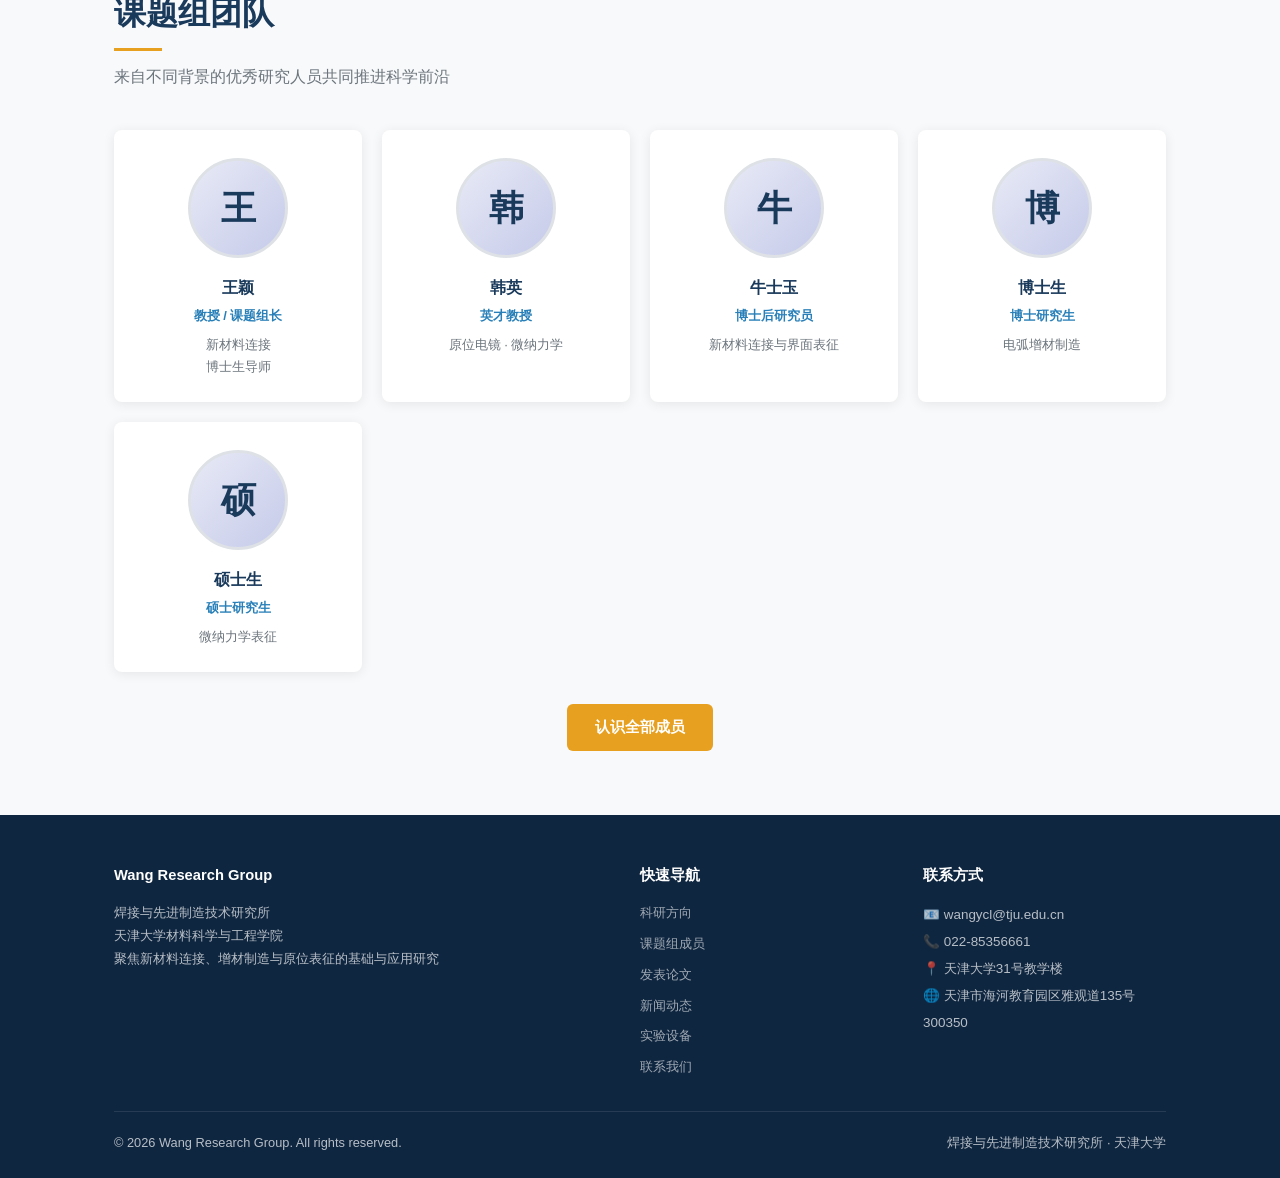
==== commit 8e8b2922: "Add files via upload" ====
--- a/index.html
+++ b/index.html
@@ -206,10 +206,10 @@
         <div class="person-info">原位电镜 · 微纳力学</div>
       </div>
       <div class="card person-card">
-        <div class="person-avatar">博</div>
-        <div class="person-name">博士后</div>
+        <div class="person-avatar">牛</div>
+        <div class="person-name">牛士玉</div>
         <div class="person-role">博士后研究员</div>
-        <div class="person-info">焊接冶金与接头性能</div>
+        <div class="person-info">新材料连接与界面表征</div>
       </div>
       <div class="card person-card">
         <div class="person-avatar">博</div>
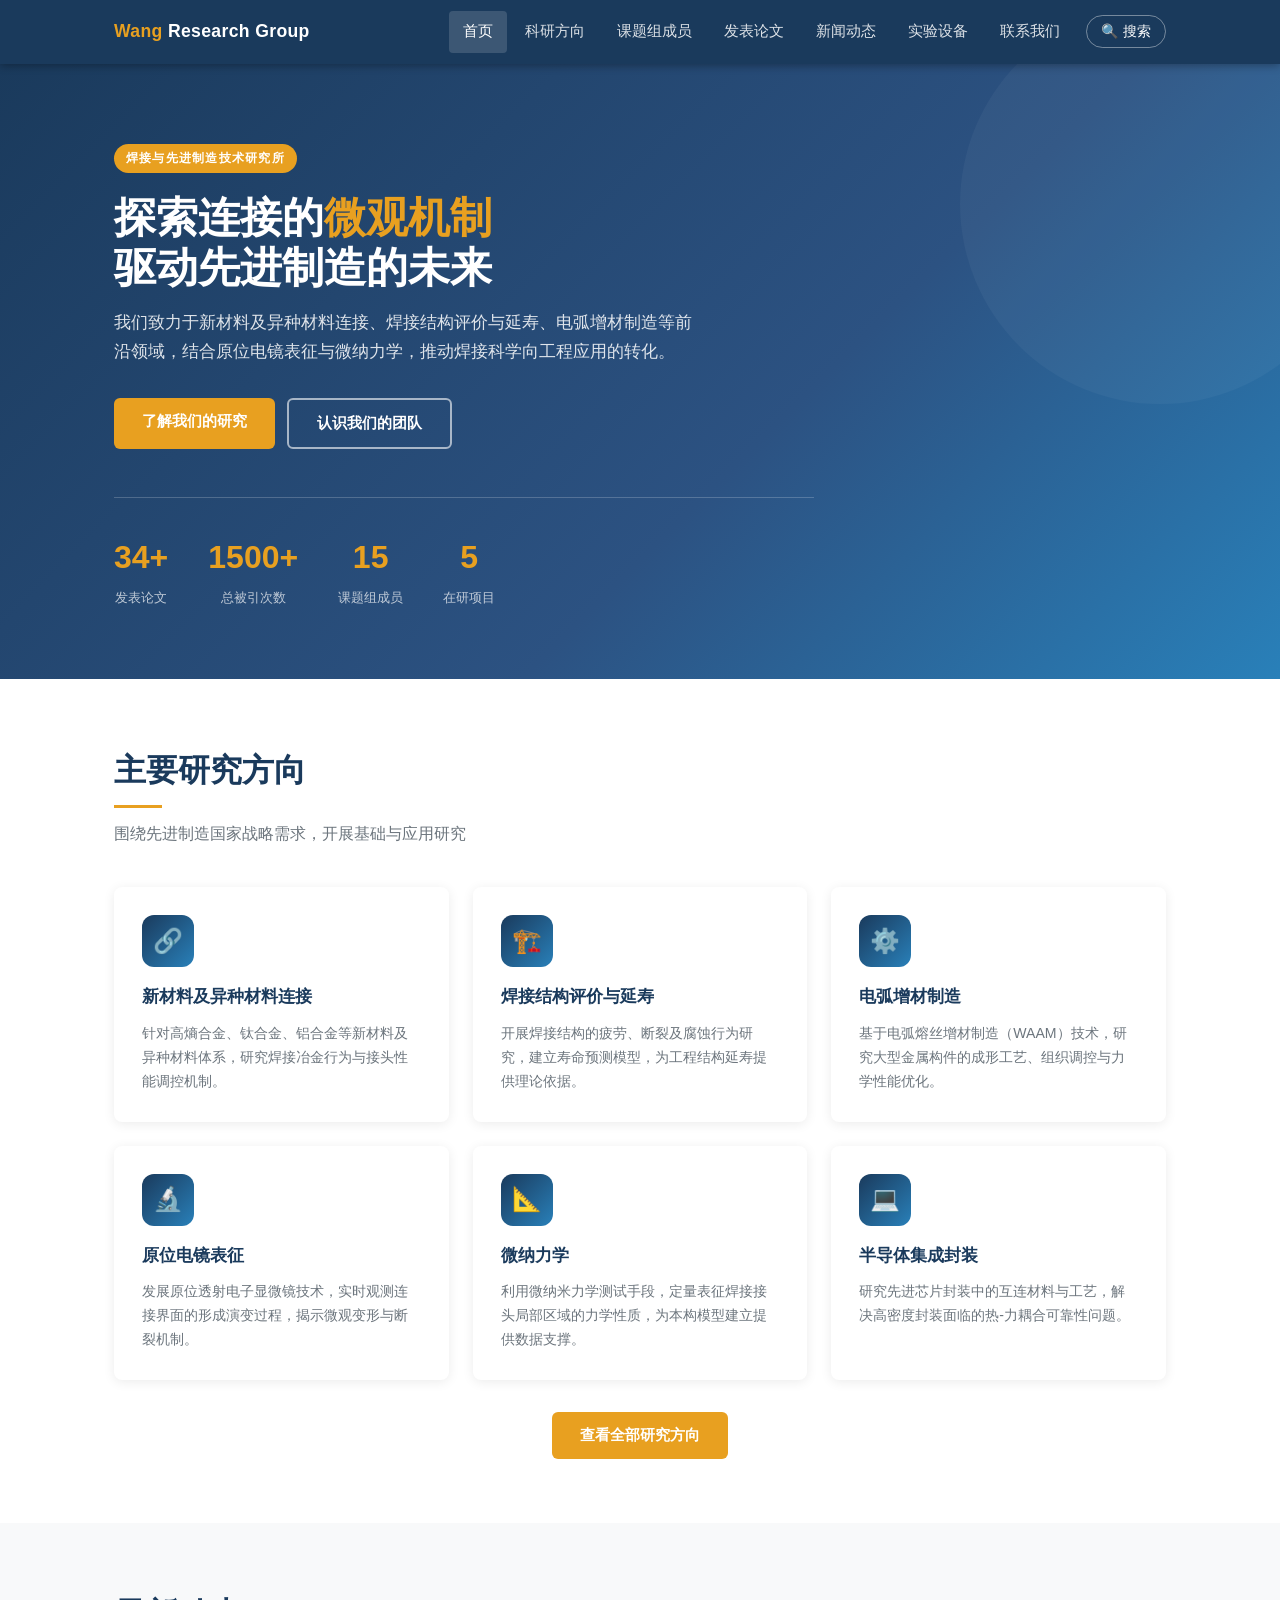
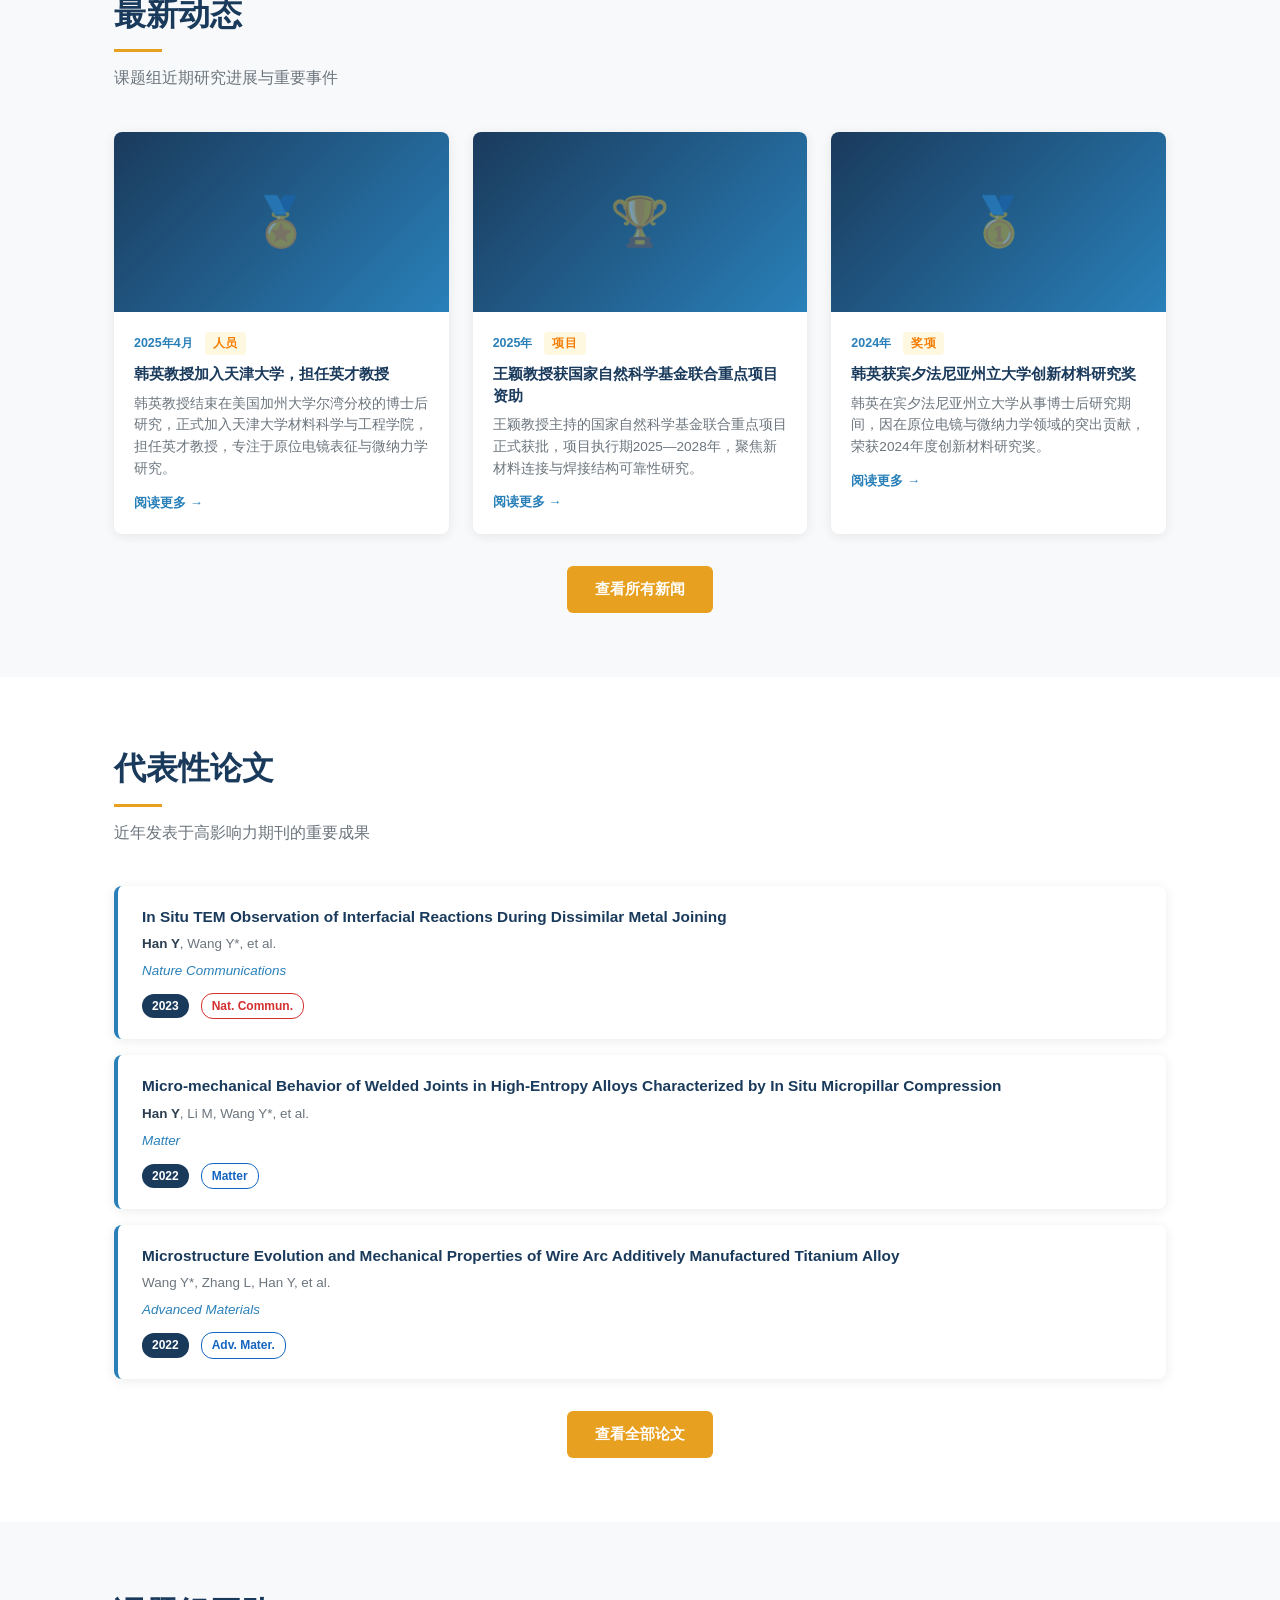
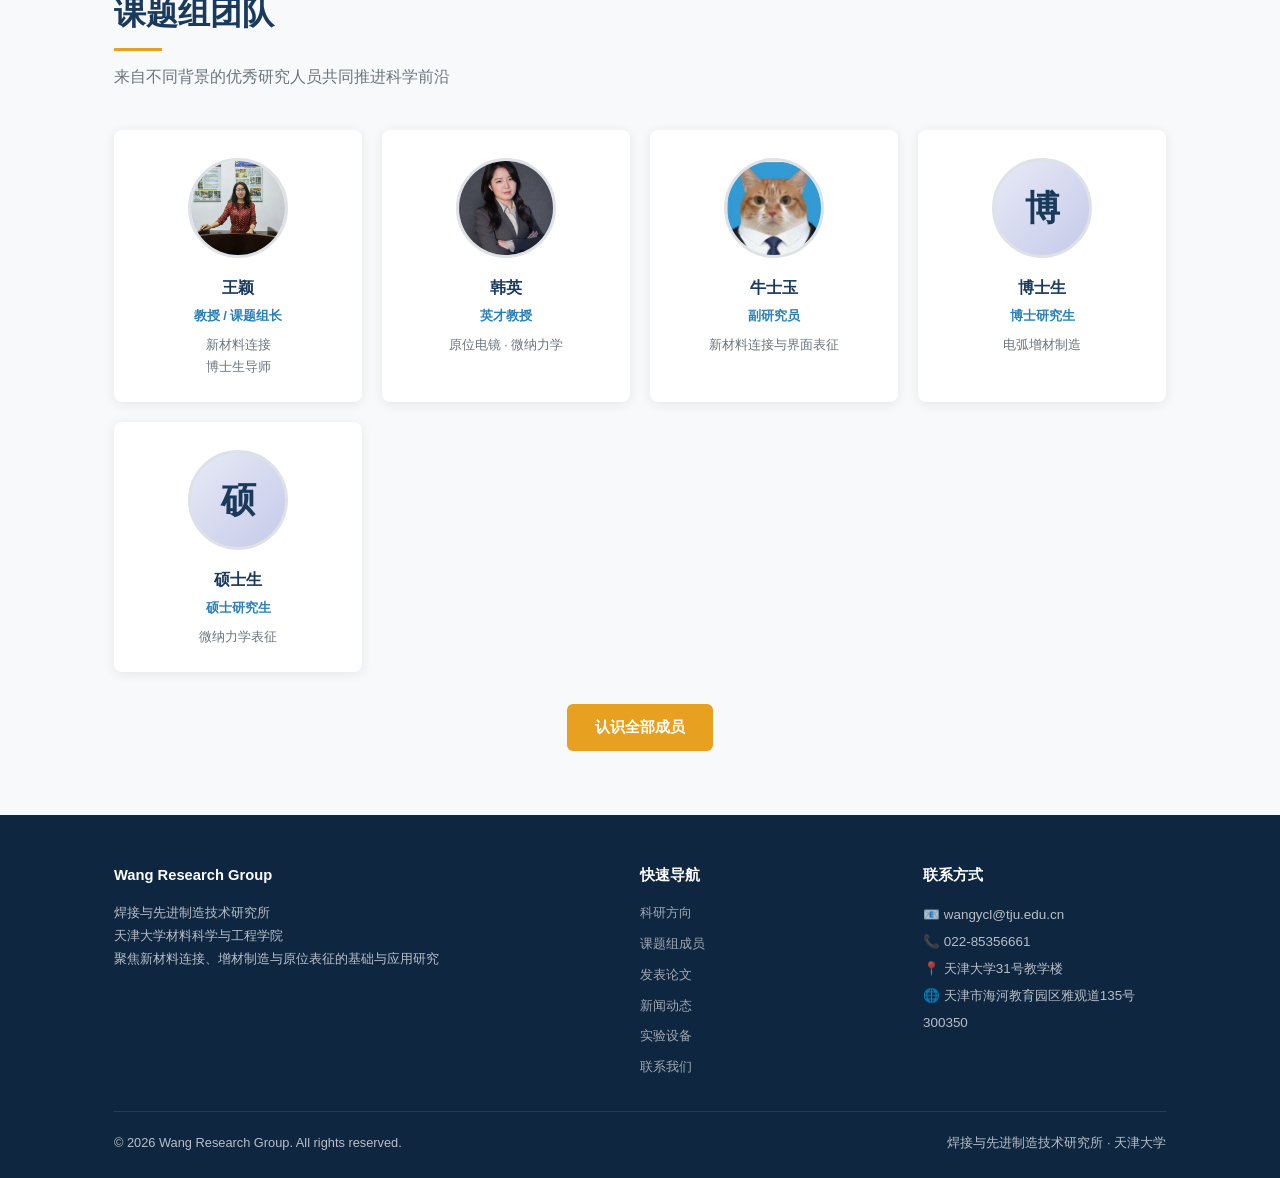
==== commit 16351bec: "Add files via upload" ====
--- a/index.html
+++ b/index.html
@@ -194,21 +194,21 @@
     <p class="section-subtitle">来自不同背景的优秀研究人员共同推进科学前沿</p>
     <div style="display:grid;grid-template-columns:repeat(auto-fill,minmax(200px,1fr));gap:20px;">
       <div class="card person-card">
-        <div class="person-avatar">王</div>
+        <div class="person-avatar"><img src="images/wang-ying.png" alt="王颖"></div>
         <div class="person-name">王颖</div>
         <div class="person-role">教授 / 课题组长</div>
         <div class="person-info">新材料连接<br>博士生导师</div>
       </div>
       <div class="card person-card">
-        <div class="person-avatar">韩</div>
+        <div class="person-avatar"><img src="images/han-ying.jpg" alt="韩英"></div>
         <div class="person-name">韩英</div>
         <div class="person-role">英才教授</div>
         <div class="person-info">原位电镜 · 微纳力学</div>
       </div>
       <div class="card person-card">
-        <div class="person-avatar">牛</div>
+        <div class="person-avatar"><img src="images/niu-shiyu.jpg" alt="牛士玉"></div>
         <div class="person-name">牛士玉</div>
-        <div class="person-role">博士后研究员</div>
+        <div class="person-role">副研究员</div>
         <div class="person-info">新材料连接与界面表征</div>
       </div>
       <div class="card person-card">
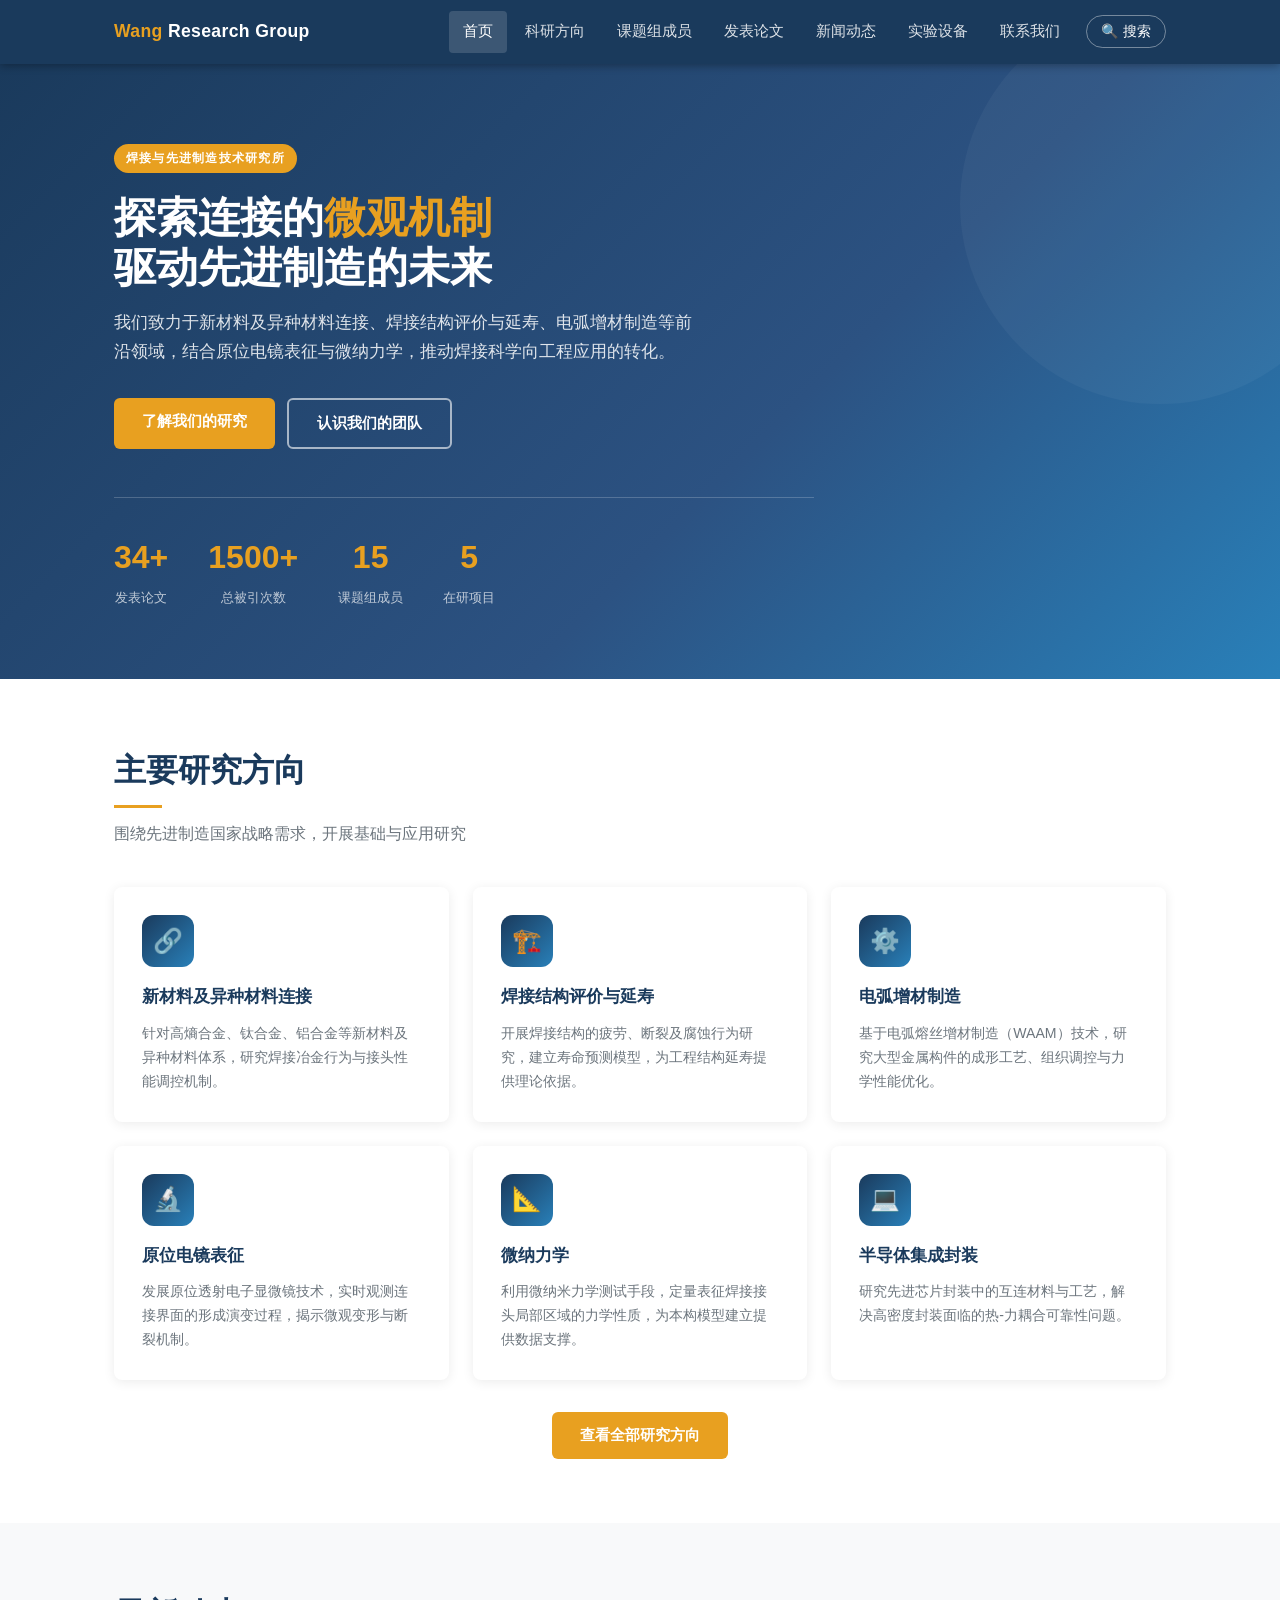
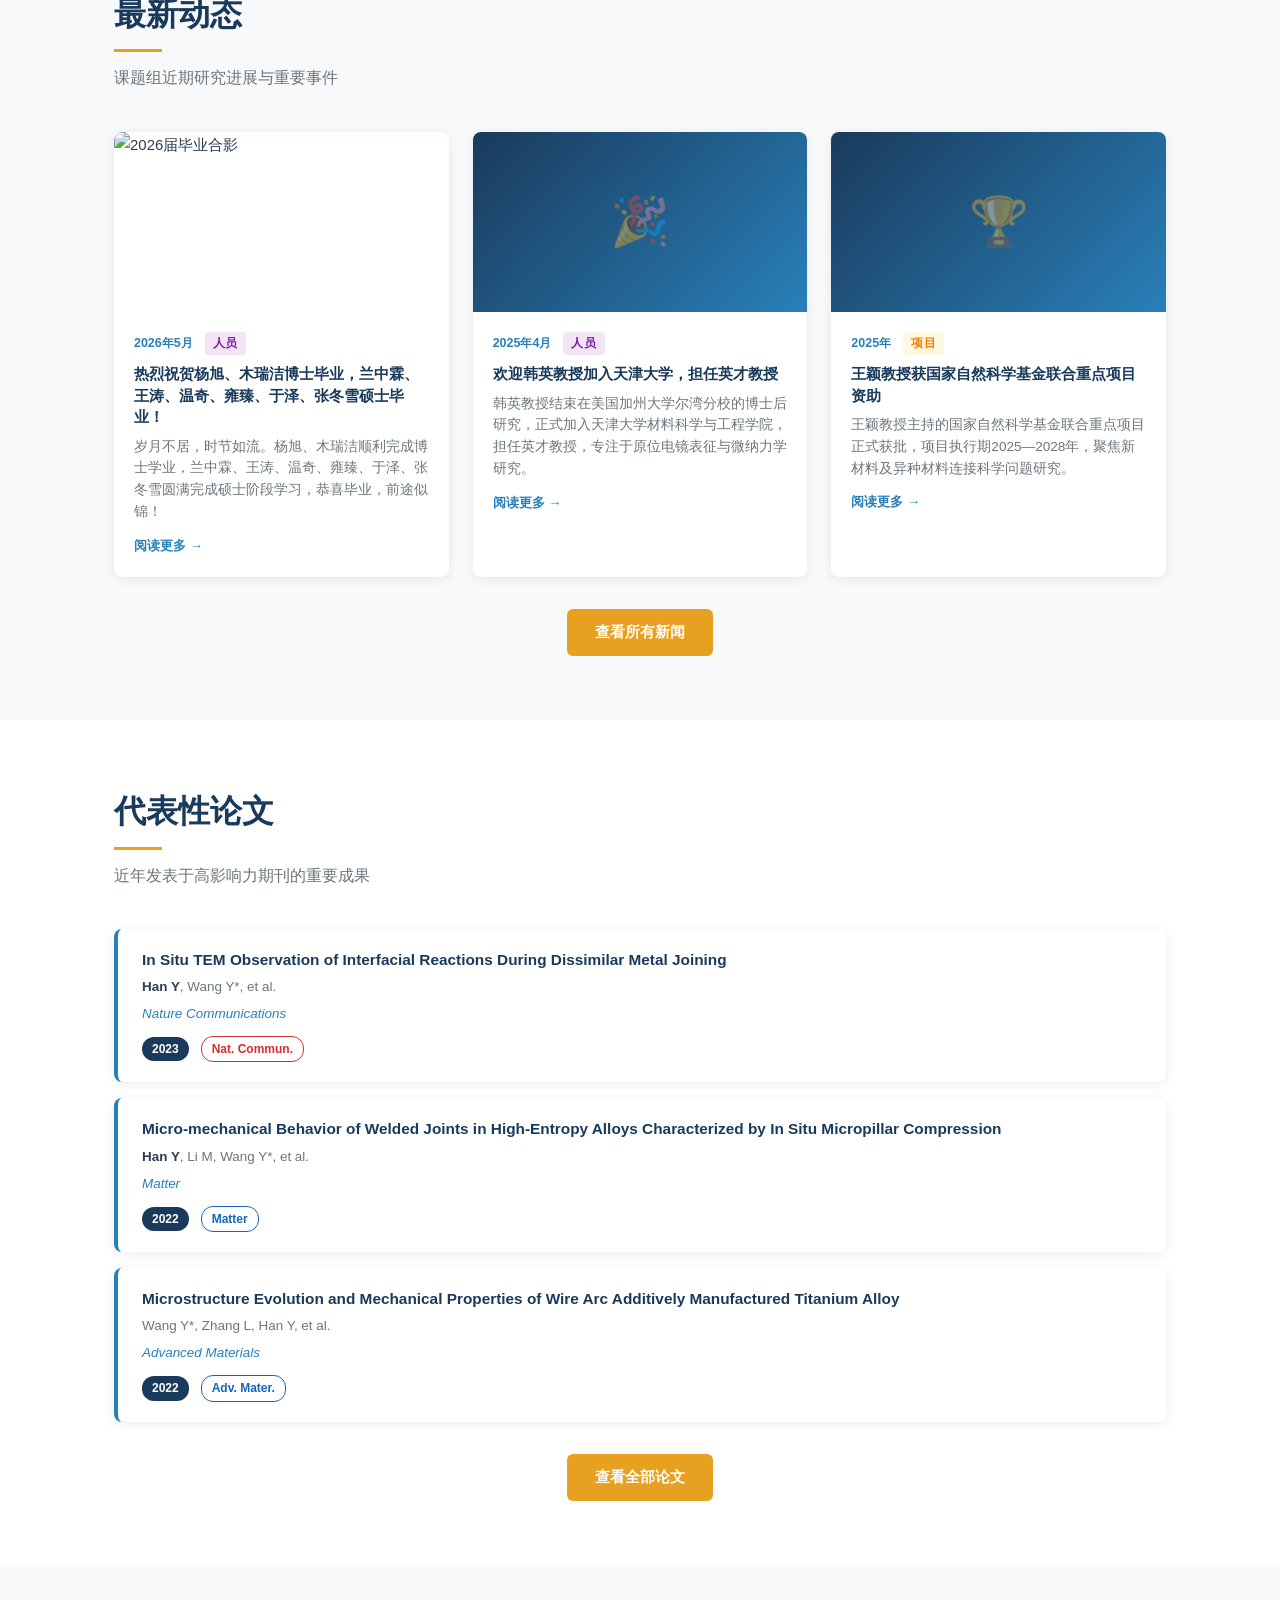
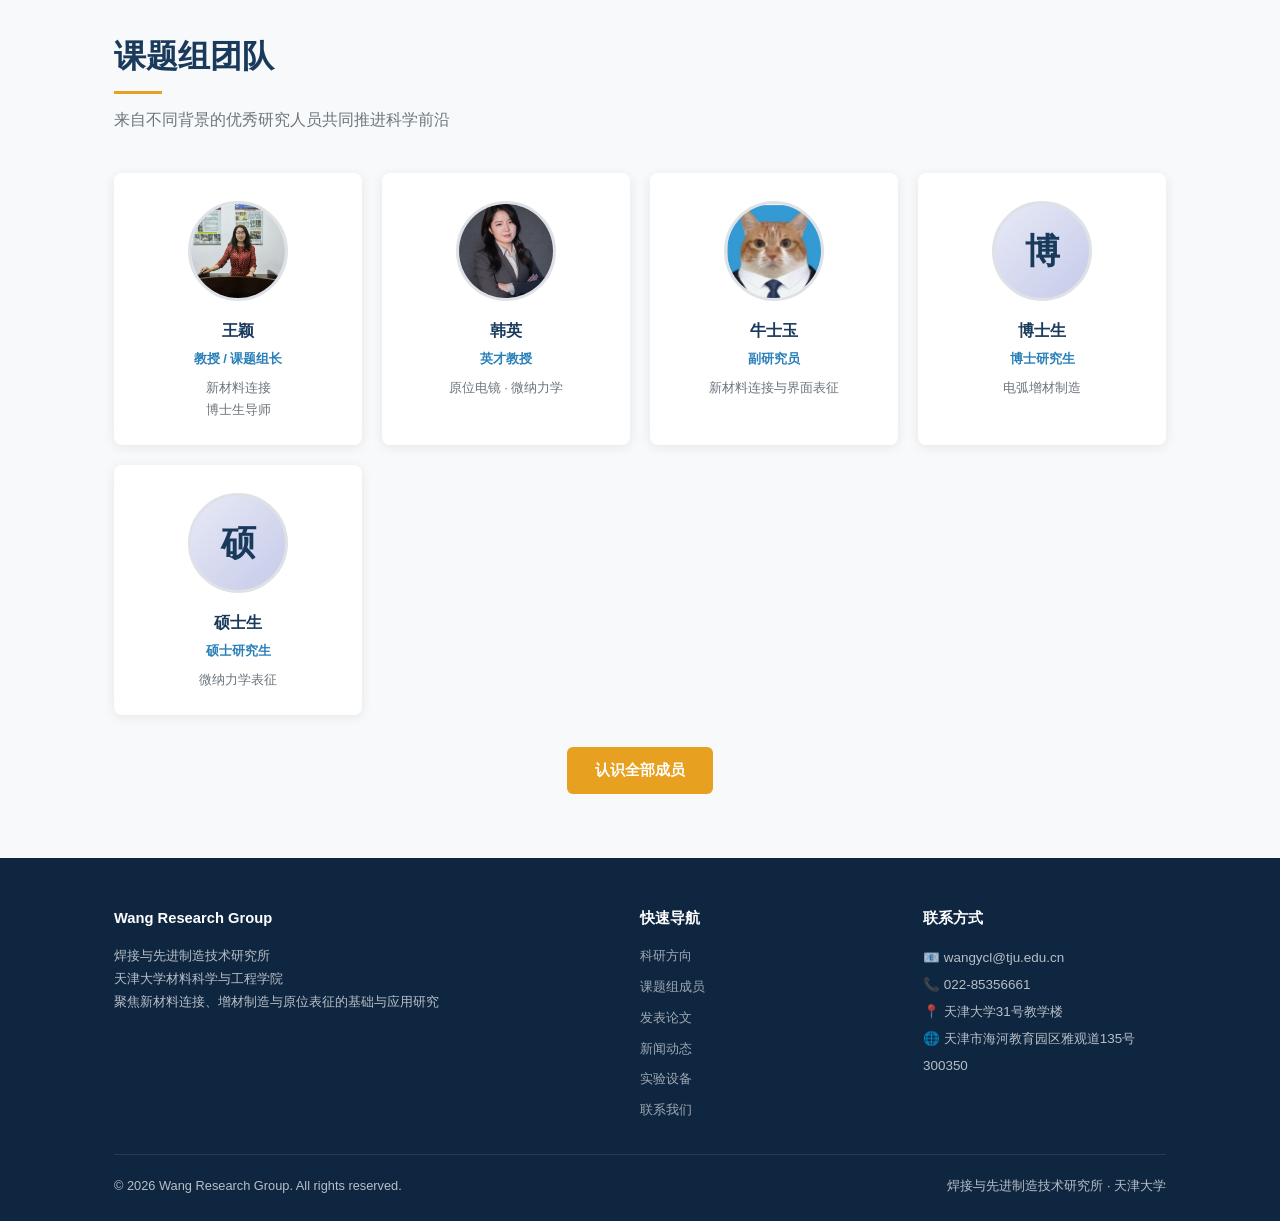
==== commit 5ffba4ba: "Add files via upload" ====
--- a/index.html
+++ b/index.html
@@ -114,10 +114,19 @@
     <p class="section-subtitle">课题组近期研究进展与重要事件</p>
     <div class="news-grid">
       <div class="card news-card">
-        <div class="news-img">🏅</div>
+        <img src="images/graduation-2026.jpg" alt="2026届毕业合影" class="lightbox-trigger" data-src="images/graduation-2026.jpg" data-alt="2026届毕业合影" style="width:100%;height:180px;object-fit:cover;object-position:center top;border-radius:8px 8px 0 0;">
         <div class="news-body">
-          <div class="news-date">2025年4月 <span class="news-tag award">人员</span></div>
-          <div class="news-title">韩英教授加入天津大学，担任英才教授</div>
+          <div class="news-date">2026年5月 <span class="news-tag event">人员</span></div>
+          <div class="news-title">热烈祝贺杨旭、木瑞洁博士毕业，兰中霖、王涛、温奇、雍臻、于泽、张冬雪硕士毕业！</div>
+          <div class="news-excerpt">岁月不居，时节如流。杨旭、木瑞洁顺利完成博士学业，兰中霖、王涛、温奇、雍臻、于泽、张冬雪圆满完成硕士阶段学习，恭喜毕业，前途似锦！</div>
+          <a class="news-read-more" href="news.html">阅读更多 →</a>
+        </div>
+      </div>
+      <div class="card news-card">
+        <div class="news-img">🎉</div>
+        <div class="news-body">
+          <div class="news-date">2025年4月 <span class="news-tag event">人员</span></div>
+          <div class="news-title">欢迎韩英教授加入天津大学，担任英才教授</div>
           <div class="news-excerpt">韩英教授结束在美国加州大学尔湾分校的博士后研究，正式加入天津大学材料科学与工程学院，担任英才教授，专注于原位电镜表征与微纳力学研究。</div>
           <a class="news-read-more" href="news.html">阅读更多 →</a>
         </div>
@@ -127,16 +136,7 @@
         <div class="news-body">
           <div class="news-date">2025年 <span class="news-tag award">项目</span></div>
           <div class="news-title">王颖教授获国家自然科学基金联合重点项目资助</div>
-          <div class="news-excerpt">王颖教授主持的国家自然科学基金联合重点项目正式获批，项目执行期2025—2028年，聚焦新材料连接与焊接结构可靠性研究。</div>
-          <a class="news-read-more" href="news.html">阅读更多 →</a>
-        </div>
-      </div>
-      <div class="card news-card">
-        <div class="news-img">🥇</div>
-        <div class="news-body">
-          <div class="news-date">2024年 <span class="news-tag award">奖项</span></div>
-          <div class="news-title">韩英获宾夕法尼亚州立大学创新材料研究奖</div>
-          <div class="news-excerpt">韩英在宾夕法尼亚州立大学从事博士后研究期间，因在原位电镜与微纳力学领域的突出贡献，荣获2024年度创新材料研究奖。</div>
+          <div class="news-excerpt">王颖教授主持的国家自然科学基金联合重点项目正式获批，项目执行期2025—2028年，聚焦新材料及异种材料连接科学问题研究。</div>
           <a class="news-read-more" href="news.html">阅读更多 →</a>
         </div>
       </div>
--- a/css/style.css
+++ b/css/style.css
@@ -462,14 +462,46 @@
   text-align: center;
 }
 
+/* ==================== LIGHTBOX ==================== */
+.lightbox-trigger { cursor: zoom-in; display: block; position: relative; }
+.lightbox-trigger::after {
+  content: '🔍 点击查看大图';
+  position: absolute; bottom: 8px; right: 10px;
+  background: rgba(0,0,0,0.55); color: #fff;
+  font-size: 0.75rem; padding: 3px 10px; border-radius: 4px;
+  opacity: 0; transition: opacity 0.2s;
+  pointer-events: none;
+}
+.lightbox-trigger:hover::after { opacity: 1; }
+#lightbox-overlay {
+  display: none; position: fixed; inset: 0; z-index: 9999;
+  background: rgba(0,0,0,0.88);
+  align-items: center; justify-content: center;
+  cursor: zoom-out;
+}
+#lightbox-overlay.active { display: flex; }
+#lightbox-overlay img {
+  max-width: 92vw; max-height: 92vh;
+  object-fit: contain; border-radius: 6px;
+  box-shadow: 0 8px 40px rgba(0,0,0,0.6);
+  cursor: default;
+}
+#lightbox-close {
+  position: fixed; top: 18px; right: 24px;
+  color: #fff; font-size: 2rem; line-height: 1;
+  cursor: pointer; user-select: none; opacity: 0.8;
+}
+#lightbox-close:hover { opacity: 1; }
+
 /* ==================== PAGE HERO ==================== */
 .page-hero {
   background: linear-gradient(135deg, var(--primary) 0%, #2c5282 100%);
   color: #fff;
-  padding: 48px 0;
-}
-.page-hero h1 { font-size: 2rem; font-weight: 800; margin-bottom: 8px; }
-.page-hero p { color: rgba(255,255,255,0.75); font-size: 1rem; }
+  padding: 80px 0;
+  min-height: 220px;
+}
+.page-hero h1 { font-size: 2rem; font-weight: 800; margin-bottom: 8px; text-shadow: 0 2px 8px rgba(0,0,0,0.5); }
+.page-hero p { color: rgba(255,255,255,0.9); font-size: 1rem; text-shadow: 0 1px 4px rgba(0,0,0,0.4); }
 
 /* ==================== FOOTER ==================== */
 .footer {
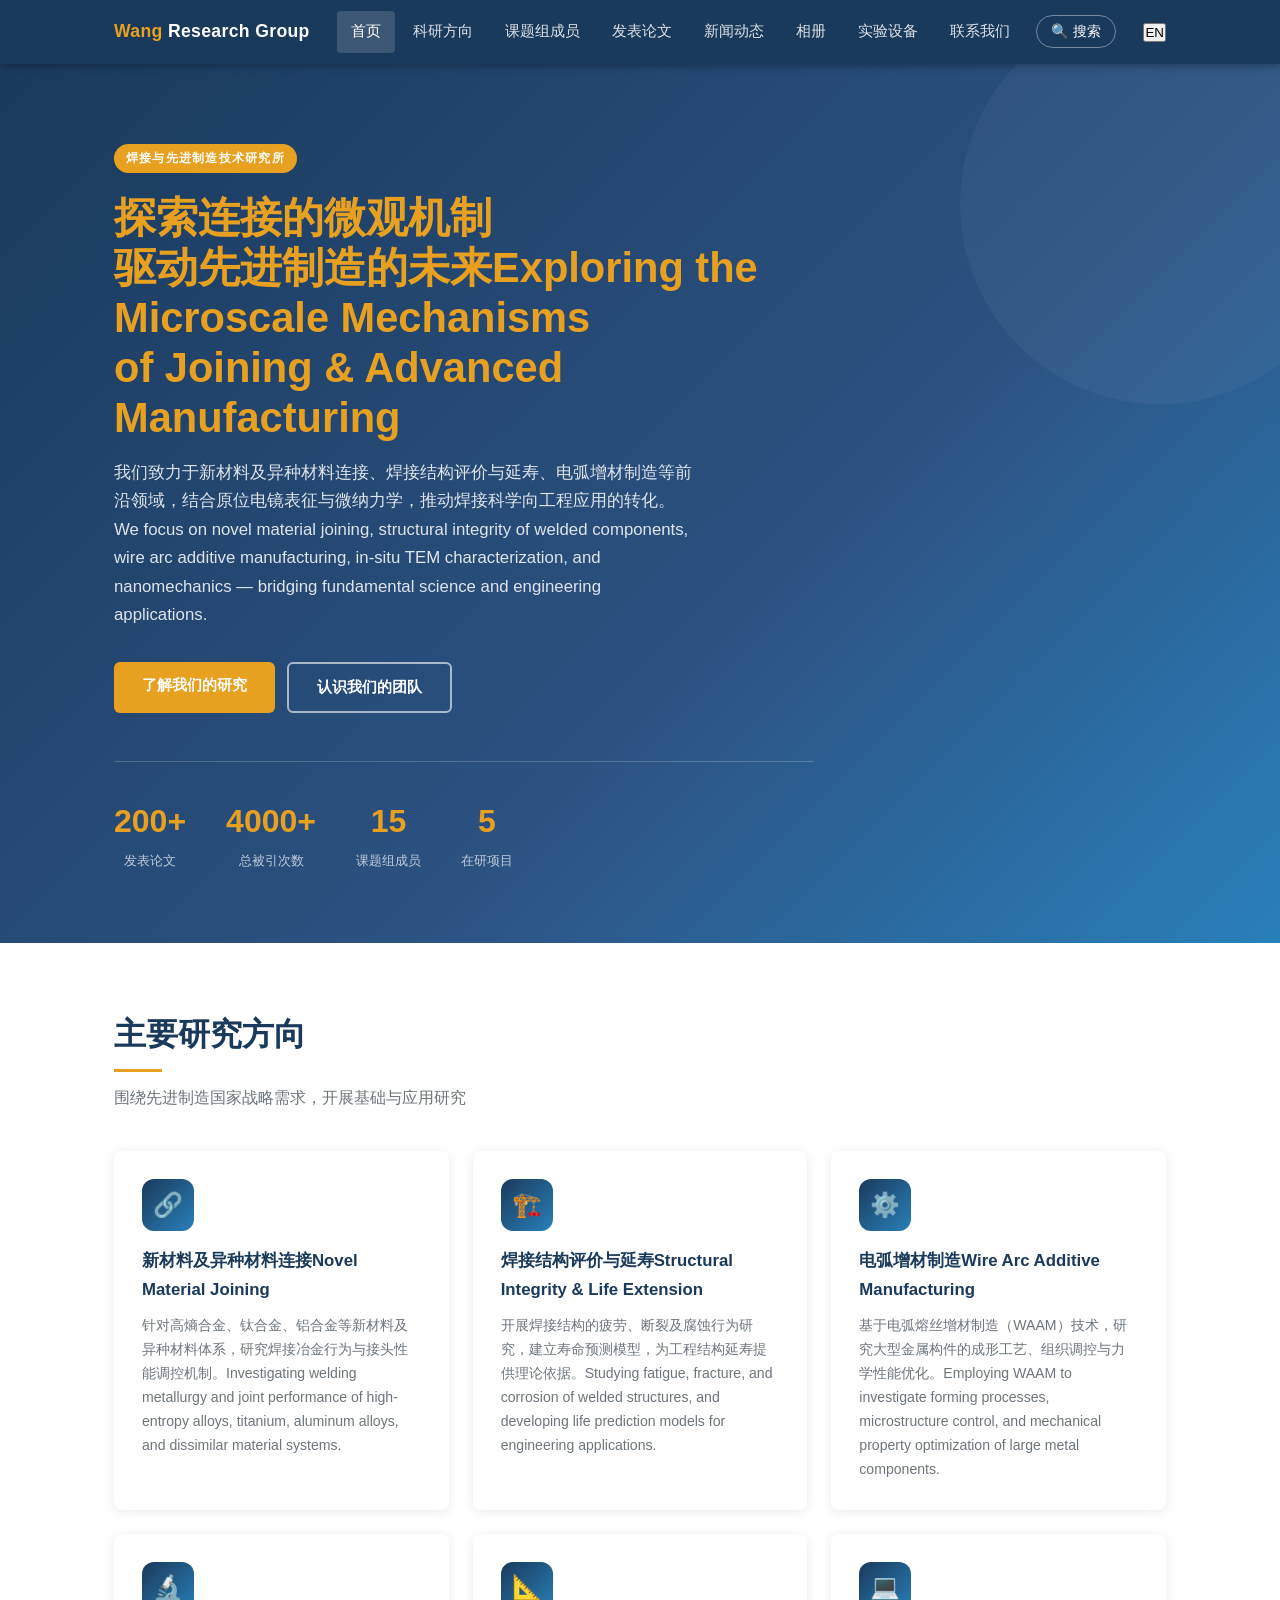
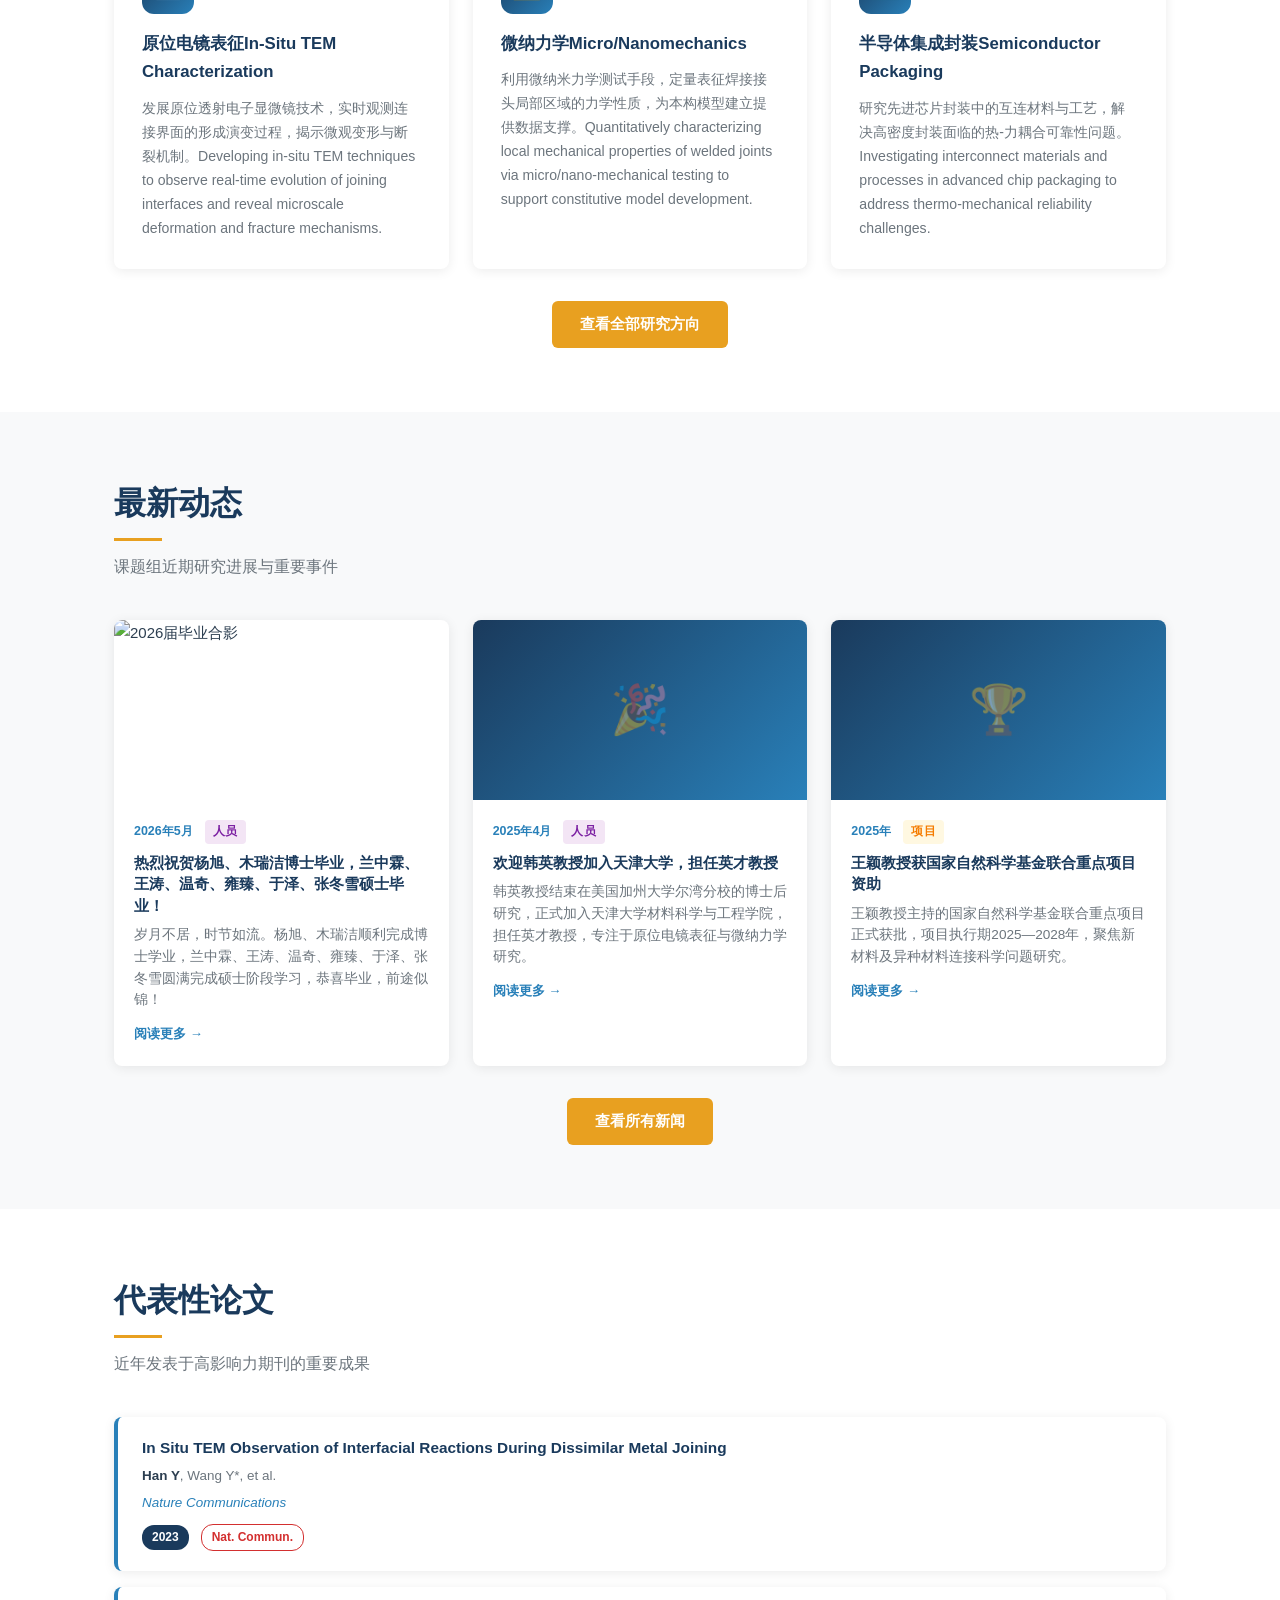
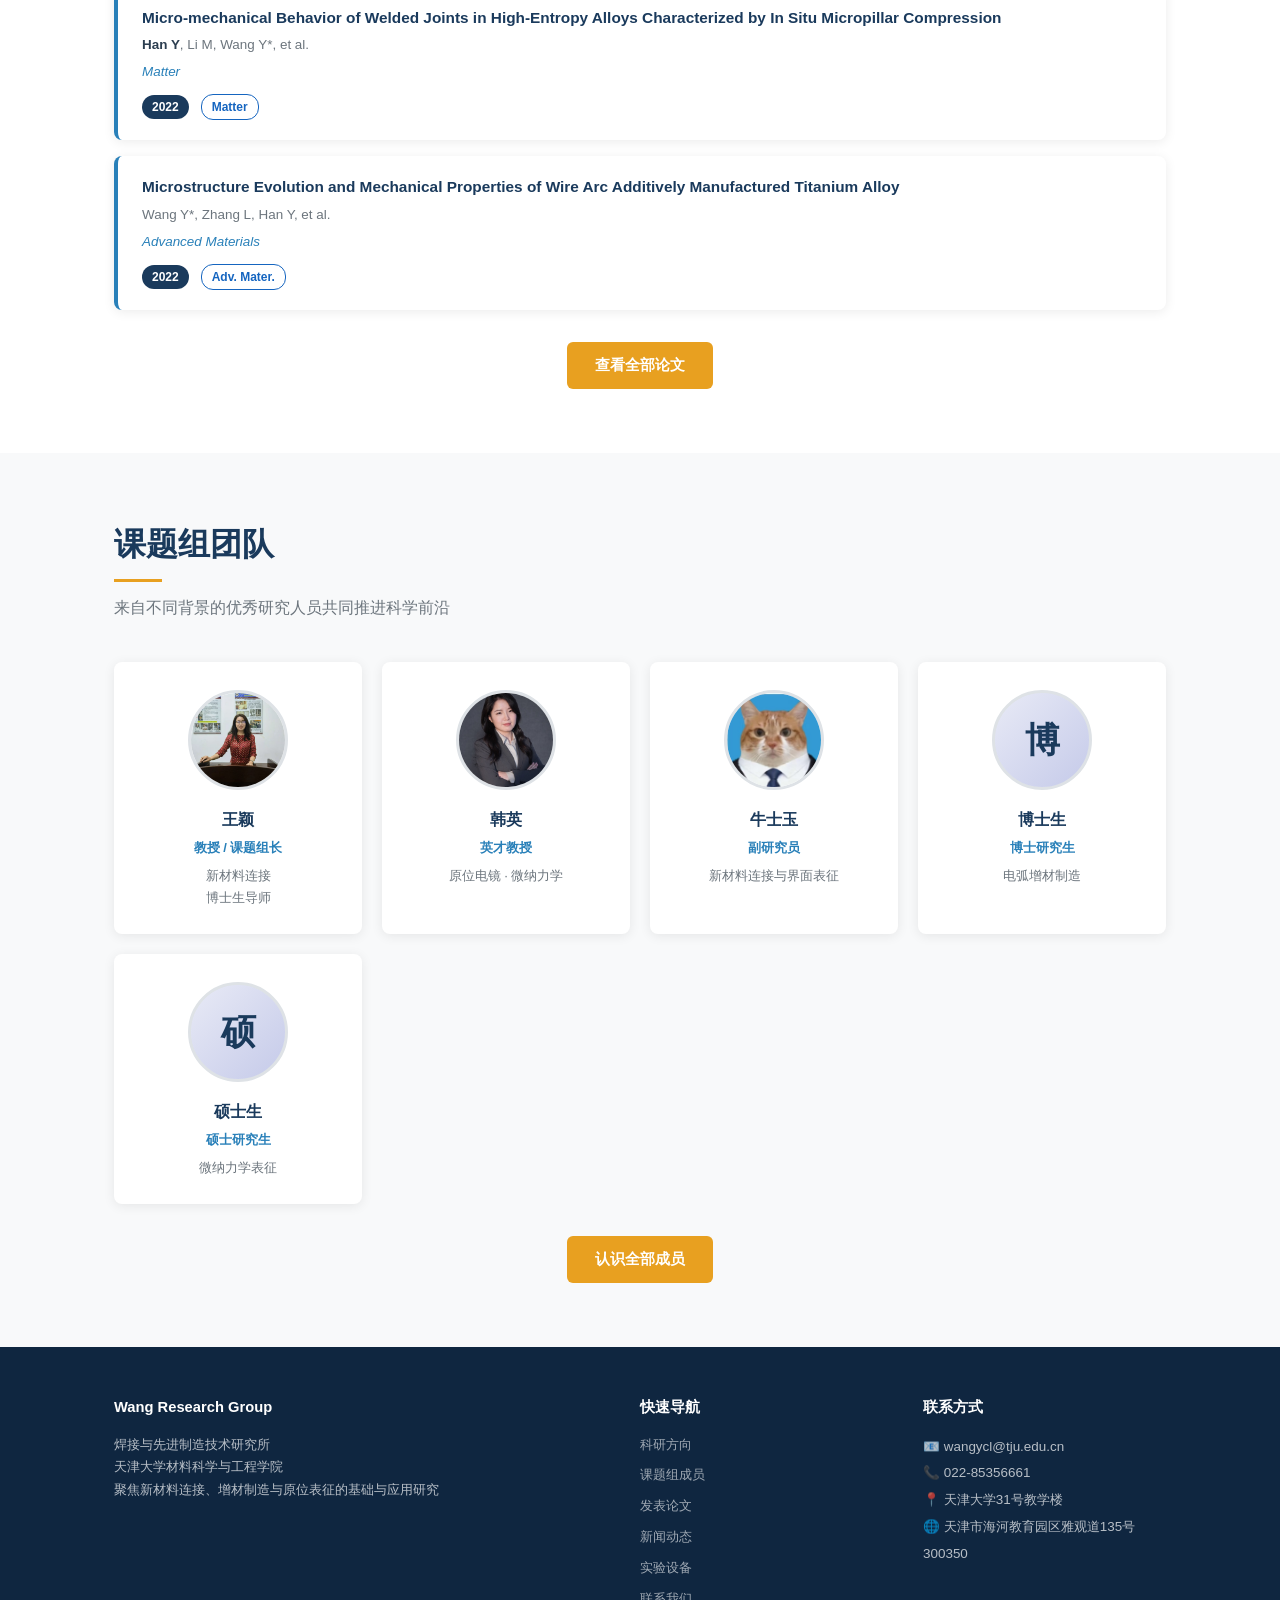
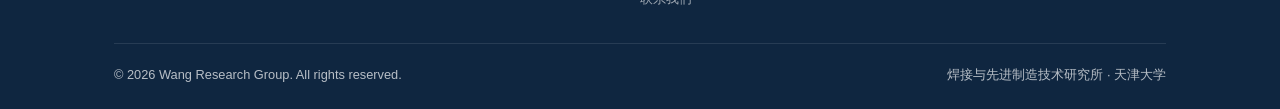
==== commit eac92e81: "Add files via upload" ====
--- a/index.html
+++ b/index.html
@@ -1,4 +1,4 @@
-<!DOCTYPE html>
+﻿<!DOCTYPE html>
 <html lang="zh-CN">
 <head>
   <meta charset="UTF-8">
@@ -16,15 +16,17 @@
       <span>Wang</span> Research Group
     </a>
     <div class="navbar-menu" id="navMenu">
-      <a href="index.html">首页</a>
-      <a href="research.html">科研方向</a>
-      <a href="people.html">课题组成员</a>
-      <a href="publications.html">发表论文</a>
-      <a href="news.html">新闻动态</a>
-      <a href="equipment.html">实验设备</a>
-      <a href="contact.html">联系我们</a>
-      <button class="navbar-search-btn" id="navSearchBtn">🔍 搜索</button>
-    </div>
+      <a href="index.html" data-zh="首页" data-en="Home">首页</a>
+      <a href="research.html" data-zh="科研方向" data-en="Research">科研方向</a>
+      <a href="people.html" data-zh="课题组成员" data-en="Team">课题组成员</a>
+      <a href="publications.html" data-zh="发表论文" data-en="Publications">发表论文</a>
+      <a href="news.html" data-zh="新闻动态" data-en="News">新闻动态</a>
+      <a href="gallery.html" data-zh="相册" data-en="Gallery">相册</a>
+      <a href="equipment.html" data-zh="实验设备" data-en="Equipment">实验设备</a>
+      <a href="contact.html" data-zh="联系我们" data-en="Contact">联系我们</a>
+      <button class="navbar-search-btn" id="navSearchBtn" data-zh="🔍 搜索" data-en="🔍 Search">🔍 搜索</button>
+    </div>
+    <button class="lang-toggle" id="langToggle">EN</button>
     <div class="burger" id="burger">
       <span></span><span></span><span></span>
     </div>
@@ -35,29 +37,29 @@
 <section class="hero">
   <div class="container">
     <div class="hero-content">
-      <div class="hero-tag">焊接与先进制造技术研究所</div>
-      <h1>探索连接的<span>微观机制</span><br>驱动先进制造的未来</h1>
-      <p>我们致力于新材料及异种材料连接、焊接结构评价与延寿、电弧增材制造等前沿领域，结合原位电镜表征与微纳力学，推动焊接科学向工程应用的转化。</p>
+      <div class="hero-tag" data-zh="焊接与先进制造技术研究所" data-en="Institute of Welding &amp; Advanced Manufacturing">焊接与先进制造技术研究所</div>
+      <h1><span class="zh-only">探索连接的<span>微观机制</span><br>驱动先进制造的未来</span><span class="en-only">Exploring the <span>Microscale Mechanisms</span><br>of Joining &amp; Advanced Manufacturing</span></h1>
+      <p><span class="zh-only">我们致力于新材料及异种材料连接、焊接结构评价与延寿、电弧增材制造等前沿领域，结合原位电镜表征与微纳力学，推动焊接科学向工程应用的转化。</span><span class="en-only">We focus on novel material joining, structural integrity of welded components, wire arc additive manufacturing, in-situ TEM characterization, and nanomechanics — bridging fundamental science and engineering applications.</span></p>
       <div class="hero-btns">
-        <a href="research.html" class="btn btn-primary">了解我们的研究</a>
-        <a href="people.html" class="btn btn-outline">认识我们的团队</a>
+        <a href="research.html" class="btn btn-primary" data-zh="了解我们的研究" data-en="Our Research">了解我们的研究</a>
+        <a href="people.html" class="btn btn-outline" data-zh="认识我们的团队" data-en="Meet Our Team">认识我们的团队</a>
       </div>
       <div class="hero-stats">
         <div class="stat-item">
-          <div class="stat-num" data-target="34" data-suffix="+">0+</div>
-          <div class="stat-label">发表论文</div>
-        </div>
-        <div class="stat-item">
-          <div class="stat-num" data-target="1500" data-suffix="+">0+</div>
-          <div class="stat-label">总被引次数</div>
+          <div class="stat-num" data-target="200" data-suffix="+">0+</div>
+          <div class="stat-label" data-zh="发表论文" data-en="Publications">发表论文</div>
+        </div>
+        <div class="stat-item">
+          <div class="stat-num" data-target="4000" data-suffix="+">0+</div>
+          <div class="stat-label" data-zh="总被引次数" data-en="Total Citations">总被引次数</div>
         </div>
         <div class="stat-item">
           <div class="stat-num" data-target="15">0</div>
-          <div class="stat-label">课题组成员</div>
+          <div class="stat-label" data-zh="课题组成员" data-en="Members">课题组成员</div>
         </div>
         <div class="stat-item">
           <div class="stat-num" data-target="5">0</div>
-          <div class="stat-label">在研项目</div>
+          <div class="stat-label" data-zh="在研项目" data-en="Active Projects">在研项目</div>
         </div>
       </div>
     </div>
@@ -67,42 +69,42 @@
 <!-- ==================== RESEARCH HIGHLIGHTS ==================== -->
 <section class="section" style="background:#fff;">
   <div class="container">
-    <h2 class="section-title">主要研究方向</h2>
-    <p class="section-subtitle">围绕先进制造国家战略需求，开展基础与应用研究</p>
+    <h2 class="section-title" data-zh="主要研究方向" data-en="Research Areas">主要研究方向</h2>
+    <p class="section-subtitle" data-zh="围绕先进制造国家战略需求，开展基础与应用研究" data-en="Fundamental and applied research aligned with national advanced manufacturing strategies">围绕先进制造国家战略需求，开展基础与应用研究</p>
     <div class="grid-3">
       <div class="card research-card">
         <div class="research-icon">🔗</div>
-        <h3>新材料及异种材料连接</h3>
-        <p>针对高熵合金、钛合金、铝合金等新材料及异种材料体系，研究焊接冶金行为与接头性能调控机制。</p>
+        <h3><span class="zh-only">新材料及异种材料连接</span><span class="en-only">Novel Material Joining</span></h3>
+        <p><span class="zh-only">针对高熵合金、钛合金、铝合金等新材料及异种材料体系，研究焊接冶金行为与接头性能调控机制。</span><span class="en-only">Investigating welding metallurgy and joint performance of high-entropy alloys, titanium, aluminum alloys, and dissimilar material systems.</span></p>
       </div>
       <div class="card research-card">
         <div class="research-icon">🏗️</div>
-        <h3>焊接结构评价与延寿</h3>
-        <p>开展焊接结构的疲劳、断裂及腐蚀行为研究，建立寿命预测模型，为工程结构延寿提供理论依据。</p>
+        <h3><span class="zh-only">焊接结构评价与延寿</span><span class="en-only">Structural Integrity &amp; Life Extension</span></h3>
+        <p><span class="zh-only">开展焊接结构的疲劳、断裂及腐蚀行为研究，建立寿命预测模型，为工程结构延寿提供理论依据。</span><span class="en-only">Studying fatigue, fracture, and corrosion of welded structures, and developing life prediction models for engineering applications.</span></p>
       </div>
       <div class="card research-card">
         <div class="research-icon">⚙️</div>
-        <h3>电弧增材制造</h3>
-        <p>基于电弧熔丝增材制造（WAAM）技术，研究大型金属构件的成形工艺、组织调控与力学性能优化。</p>
+        <h3><span class="zh-only">电弧增材制造</span><span class="en-only">Wire Arc Additive Manufacturing</span></h3>
+        <p><span class="zh-only">基于电弧熔丝增材制造（WAAM）技术，研究大型金属构件的成形工艺、组织调控与力学性能优化。</span><span class="en-only">Employing WAAM to investigate forming processes, microstructure control, and mechanical property optimization of large metal components.</span></p>
       </div>
       <div class="card research-card">
         <div class="research-icon">🔬</div>
-        <h3>原位电镜表征</h3>
-        <p>发展原位透射电子显微镜技术，实时观测连接界面的形成演变过程，揭示微观变形与断裂机制。</p>
+        <h3><span class="zh-only">原位电镜表征</span><span class="en-only">In-Situ TEM Characterization</span></h3>
+        <p><span class="zh-only">发展原位透射电子显微镜技术，实时观测连接界面的形成演变过程，揭示微观变形与断裂机制。</span><span class="en-only">Developing in-situ TEM techniques to observe real-time evolution of joining interfaces and reveal microscale deformation and fracture mechanisms.</span></p>
       </div>
       <div class="card research-card">
         <div class="research-icon">📐</div>
-        <h3>微纳力学</h3>
-        <p>利用微纳米力学测试手段，定量表征焊接接头局部区域的力学性质，为本构模型建立提供数据支撑。</p>
+        <h3><span class="zh-only">微纳力学</span><span class="en-only">Micro/Nanomechanics</span></h3>
+        <p><span class="zh-only">利用微纳米力学测试手段，定量表征焊接接头局部区域的力学性质，为本构模型建立提供数据支撑。</span><span class="en-only">Quantitatively characterizing local mechanical properties of welded joints via micro/nano-mechanical testing to support constitutive model development.</span></p>
       </div>
       <div class="card research-card">
         <div class="research-icon">💻</div>
-        <h3>半导体集成封装</h3>
-        <p>研究先进芯片封装中的互连材料与工艺，解决高密度封装面临的热-力耦合可靠性问题。</p>
-      </div>
-    </div>
-    <div style="text-align:center;margin-top:32px;">
-      <a href="research.html" class="btn btn-primary">查看全部研究方向</a>
+        <h3><span class="zh-only">半导体集成封装</span><span class="en-only">Semiconductor Packaging</span></h3>
+        <p><span class="zh-only">研究先进芯片封装中的互连材料与工艺，解决高密度封装面临的热-力耦合可靠性问题。</span><span class="en-only">Investigating interconnect materials and processes in advanced chip packaging to address thermo-mechanical reliability challenges.</span></p>
+      </div>
+    </div>
+    <div style="text-align:center;margin-top:32px;">
+      <a href="research.html" class="btn btn-primary" data-zh="查看全部研究方向" data-en="All Research Areas">查看全部研究方向</a>
     </div>
   </div>
 </section>
@@ -110,8 +112,8 @@
 <!-- ==================== LATEST NEWS ==================== -->
 <section class="section">
   <div class="container">
-    <h2 class="section-title">最新动态</h2>
-    <p class="section-subtitle">课题组近期研究进展与重要事件</p>
+    <h2 class="section-title" data-zh="最新动态" data-en="Latest News">最新动态</h2>
+    <p class="section-subtitle" data-zh="课题组近期研究进展与重要事件" data-en="Recent progress and events from the group">课题组近期研究进展与重要事件</p>
     <div class="news-grid">
       <div class="card news-card">
         <img src="images/graduation-2026.jpg" alt="2026届毕业合影" class="lightbox-trigger" data-src="images/graduation-2026.jpg" data-alt="2026届毕业合影" style="width:100%;height:180px;object-fit:cover;object-position:center top;border-radius:8px 8px 0 0;">
@@ -119,7 +121,7 @@
           <div class="news-date">2026年5月 <span class="news-tag event">人员</span></div>
           <div class="news-title">热烈祝贺杨旭、木瑞洁博士毕业，兰中霖、王涛、温奇、雍臻、于泽、张冬雪硕士毕业！</div>
           <div class="news-excerpt">岁月不居，时节如流。杨旭、木瑞洁顺利完成博士学业，兰中霖、王涛、温奇、雍臻、于泽、张冬雪圆满完成硕士阶段学习，恭喜毕业，前途似锦！</div>
-          <a class="news-read-more" href="news.html">阅读更多 →</a>
+          <a class="news-read-more" href="news.html" data-zh="阅读更多 →" data-en="Read more →">阅读更多 →</a>
         </div>
       </div>
       <div class="card news-card">
@@ -128,7 +130,7 @@
           <div class="news-date">2025年4月 <span class="news-tag event">人员</span></div>
           <div class="news-title">欢迎韩英教授加入天津大学，担任英才教授</div>
           <div class="news-excerpt">韩英教授结束在美国加州大学尔湾分校的博士后研究，正式加入天津大学材料科学与工程学院，担任英才教授，专注于原位电镜表征与微纳力学研究。</div>
-          <a class="news-read-more" href="news.html">阅读更多 →</a>
+          <a class="news-read-more" href="news.html" data-zh="阅读更多 →" data-en="Read more →">阅读更多 →</a>
         </div>
       </div>
       <div class="card news-card">
@@ -137,12 +139,12 @@
           <div class="news-date">2025年 <span class="news-tag award">项目</span></div>
           <div class="news-title">王颖教授获国家自然科学基金联合重点项目资助</div>
           <div class="news-excerpt">王颖教授主持的国家自然科学基金联合重点项目正式获批，项目执行期2025—2028年，聚焦新材料及异种材料连接科学问题研究。</div>
-          <a class="news-read-more" href="news.html">阅读更多 →</a>
-        </div>
-      </div>
-    </div>
-    <div style="text-align:center;margin-top:32px;">
-      <a href="news.html" class="btn btn-primary">查看所有新闻</a>
+          <a class="news-read-more" href="news.html" data-zh="阅读更多 →" data-en="Read more →">阅读更多 →</a>
+        </div>
+      </div>
+    </div>
+    <div style="text-align:center;margin-top:32px;">
+      <a href="news.html" class="btn btn-primary" data-zh="查看所有新闻" data-en="All News">查看所有新闻</a>
     </div>
   </div>
 </section>
@@ -150,8 +152,8 @@
 <!-- ==================== FEATURED PUBLICATIONS ==================== -->
 <section class="section" style="background:#fff;">
   <div class="container">
-    <h2 class="section-title">代表性论文</h2>
-    <p class="section-subtitle">近年发表于高影响力期刊的重要成果</p>
+    <h2 class="section-title" data-zh="代表性论文" data-en="Featured Publications">代表性论文</h2>
+    <p class="section-subtitle" data-zh="近年发表于高影响力期刊的重要成果" data-en="Recent publications in high-impact journals">近年发表于高影响力期刊的重要成果</p>
     <div class="pub-list">
       <div class="pub-item">
         <div class="pub-title">In Situ TEM Observation of Interfacial Reactions During Dissimilar Metal Joining</div>
@@ -182,7 +184,7 @@
       </div>
     </div>
     <div style="text-align:center;margin-top:32px;">
-      <a href="publications.html" class="btn btn-primary">查看全部论文</a>
+      <a href="publications.html" class="btn btn-primary" data-zh="查看全部论文" data-en="All Publications">查看全部论文</a>
     </div>
   </div>
 </section>
@@ -190,42 +192,42 @@
 <!-- ==================== TEAM PREVIEW ==================== -->
 <section class="section">
   <div class="container">
-    <h2 class="section-title">课题组团队</h2>
-    <p class="section-subtitle">来自不同背景的优秀研究人员共同推进科学前沿</p>
+    <h2 class="section-title" data-zh="课题组团队" data-en="Our Team">课题组团队</h2>
+    <p class="section-subtitle" data-zh="来自不同背景的优秀研究人员共同推进科学前沿" data-en="Excellent researchers from diverse backgrounds advancing scientific frontiers">来自不同背景的优秀研究人员共同推进科学前沿</p>
     <div style="display:grid;grid-template-columns:repeat(auto-fill,minmax(200px,1fr));gap:20px;">
       <div class="card person-card">
         <div class="person-avatar"><img src="images/wang-ying.png" alt="王颖"></div>
         <div class="person-name">王颖</div>
-        <div class="person-role">教授 / 课题组长</div>
+        <div class="person-role" data-zh="教授 / 课题组长" data-en="Professor / PI">教授 / 课题组长</div>
         <div class="person-info">新材料连接<br>博士生导师</div>
       </div>
       <div class="card person-card">
         <div class="person-avatar"><img src="images/han-ying.jpg" alt="韩英"></div>
         <div class="person-name">韩英</div>
-        <div class="person-role">英才教授</div>
+        <div class="person-role" data-zh="英才教授" data-en="Distinguished Professor">英才教授</div>
         <div class="person-info">原位电镜 · 微纳力学</div>
       </div>
       <div class="card person-card">
         <div class="person-avatar"><img src="images/niu-shiyu.jpg" alt="牛士玉"></div>
         <div class="person-name">牛士玉</div>
-        <div class="person-role">副研究员</div>
+        <div class="person-role" data-zh="副研究员" data-en="Associate Researcher">副研究员</div>
         <div class="person-info">新材料连接与界面表征</div>
       </div>
       <div class="card person-card">
         <div class="person-avatar">博</div>
         <div class="person-name">博士生</div>
-        <div class="person-role">博士研究生</div>
+        <div class="person-role" data-zh="博士研究生" data-en="Ph.D. Candidate">博士研究生</div>
         <div class="person-info">电弧增材制造</div>
       </div>
       <div class="card person-card">
         <div class="person-avatar">硕</div>
         <div class="person-name">硕士生</div>
-        <div class="person-role">硕士研究生</div>
+        <div class="person-role" data-zh="硕士研究生" data-en="M.S. Student">硕士研究生</div>
         <div class="person-info">微纳力学表征</div>
       </div>
     </div>
     <div style="text-align:center;margin-top:32px;">
-      <a href="people.html" class="btn btn-primary">认识全部成员</a>
+      <a href="people.html" class="btn btn-primary" data-zh="认识全部成员" data-en="All Members">认识全部成员</a>
     </div>
   </div>
 </section>
@@ -239,7 +241,7 @@
         <p>焊接与先进制造技术研究所<br>天津大学材料科学与工程学院<br>聚焦新材料连接、增材制造与原位表征的基础与应用研究</p>
       </div>
       <div>
-        <h4>快速导航</h4>
+        <h4 data-zh="快速导航" data-en="Quick Links">快速导航</h4>
         <div class="footer-links">
           <a href="research.html">科研方向</a>
           <a href="people.html">课题组成员</a>
@@ -250,7 +252,7 @@
         </div>
       </div>
       <div>
-        <h4>联系方式</h4>
+        <h4 data-zh="联系方式" data-en="Contact">联系方式</h4>
         <p style="font-size:0.84rem;line-height:2;">
           📧 wangycl@tju.edu.cn<br>
           📞 022-85356661<br>
@@ -261,7 +263,7 @@
     </div>
     <div class="footer-bottom">
       <span>© 2026 Wang Research Group. All rights reserved.</span>
-      <span>焊接与先进制造技术研究所 · 天津大学</span>
+      <span data-zh="焊接与先进制造技术研究所 · 天津大学" data-en="Institute of Welding &amp; Advanced Manufacturing · Tianjin University">焊接与先进制造技术研究所 · 天津大学</span>
     </div>
   </div>
 </footer>
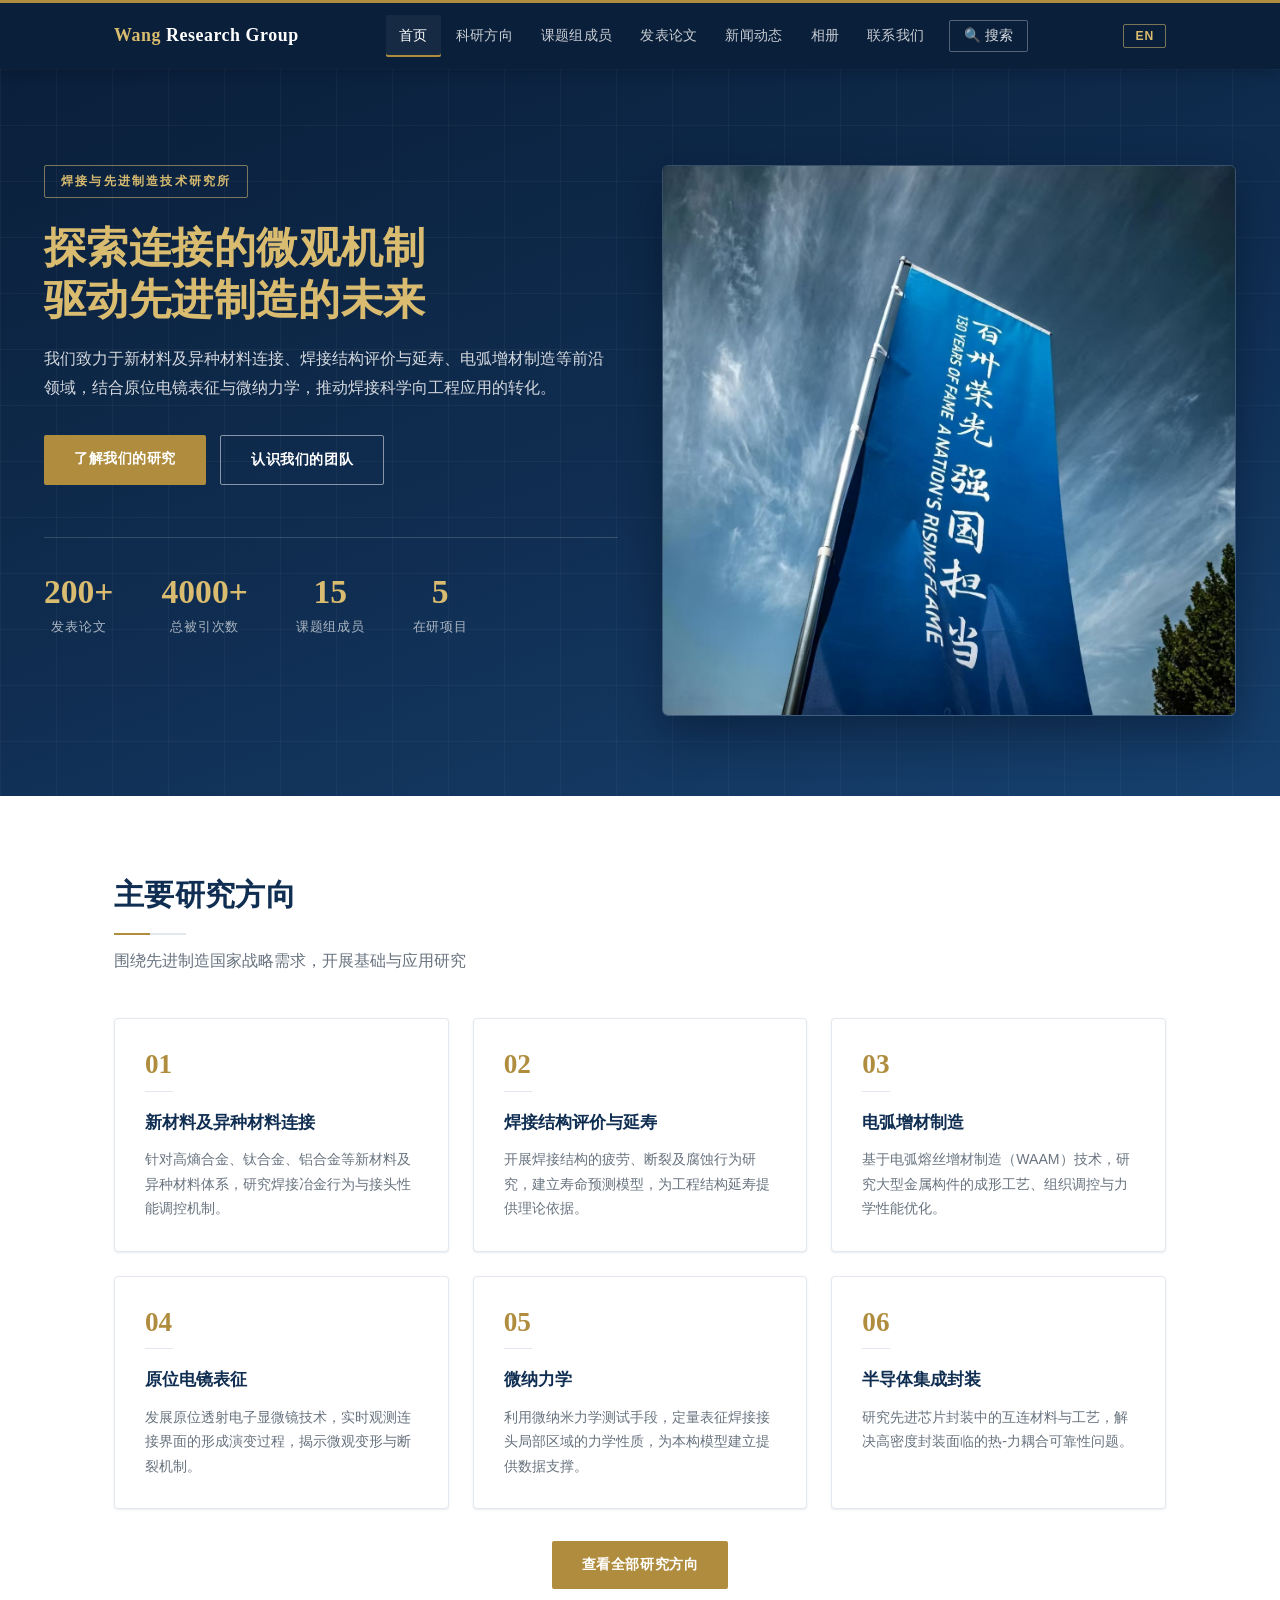
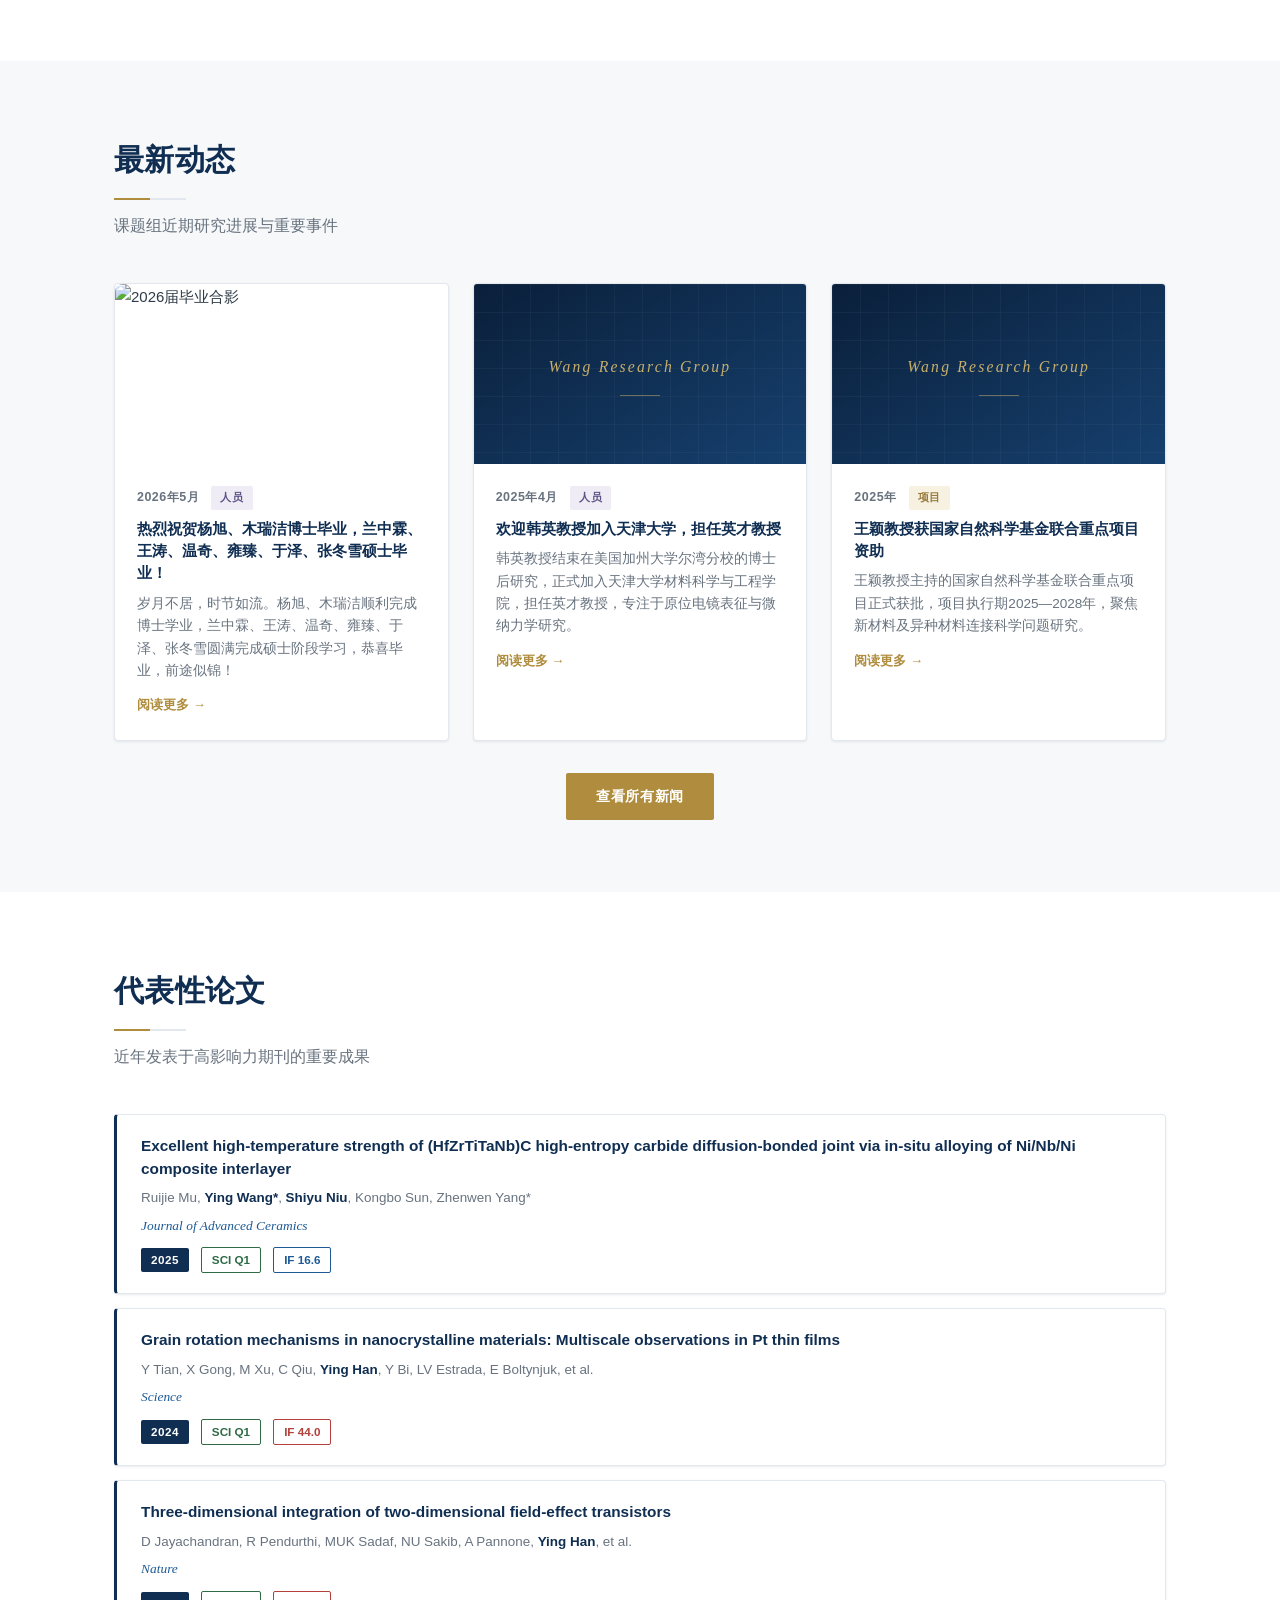
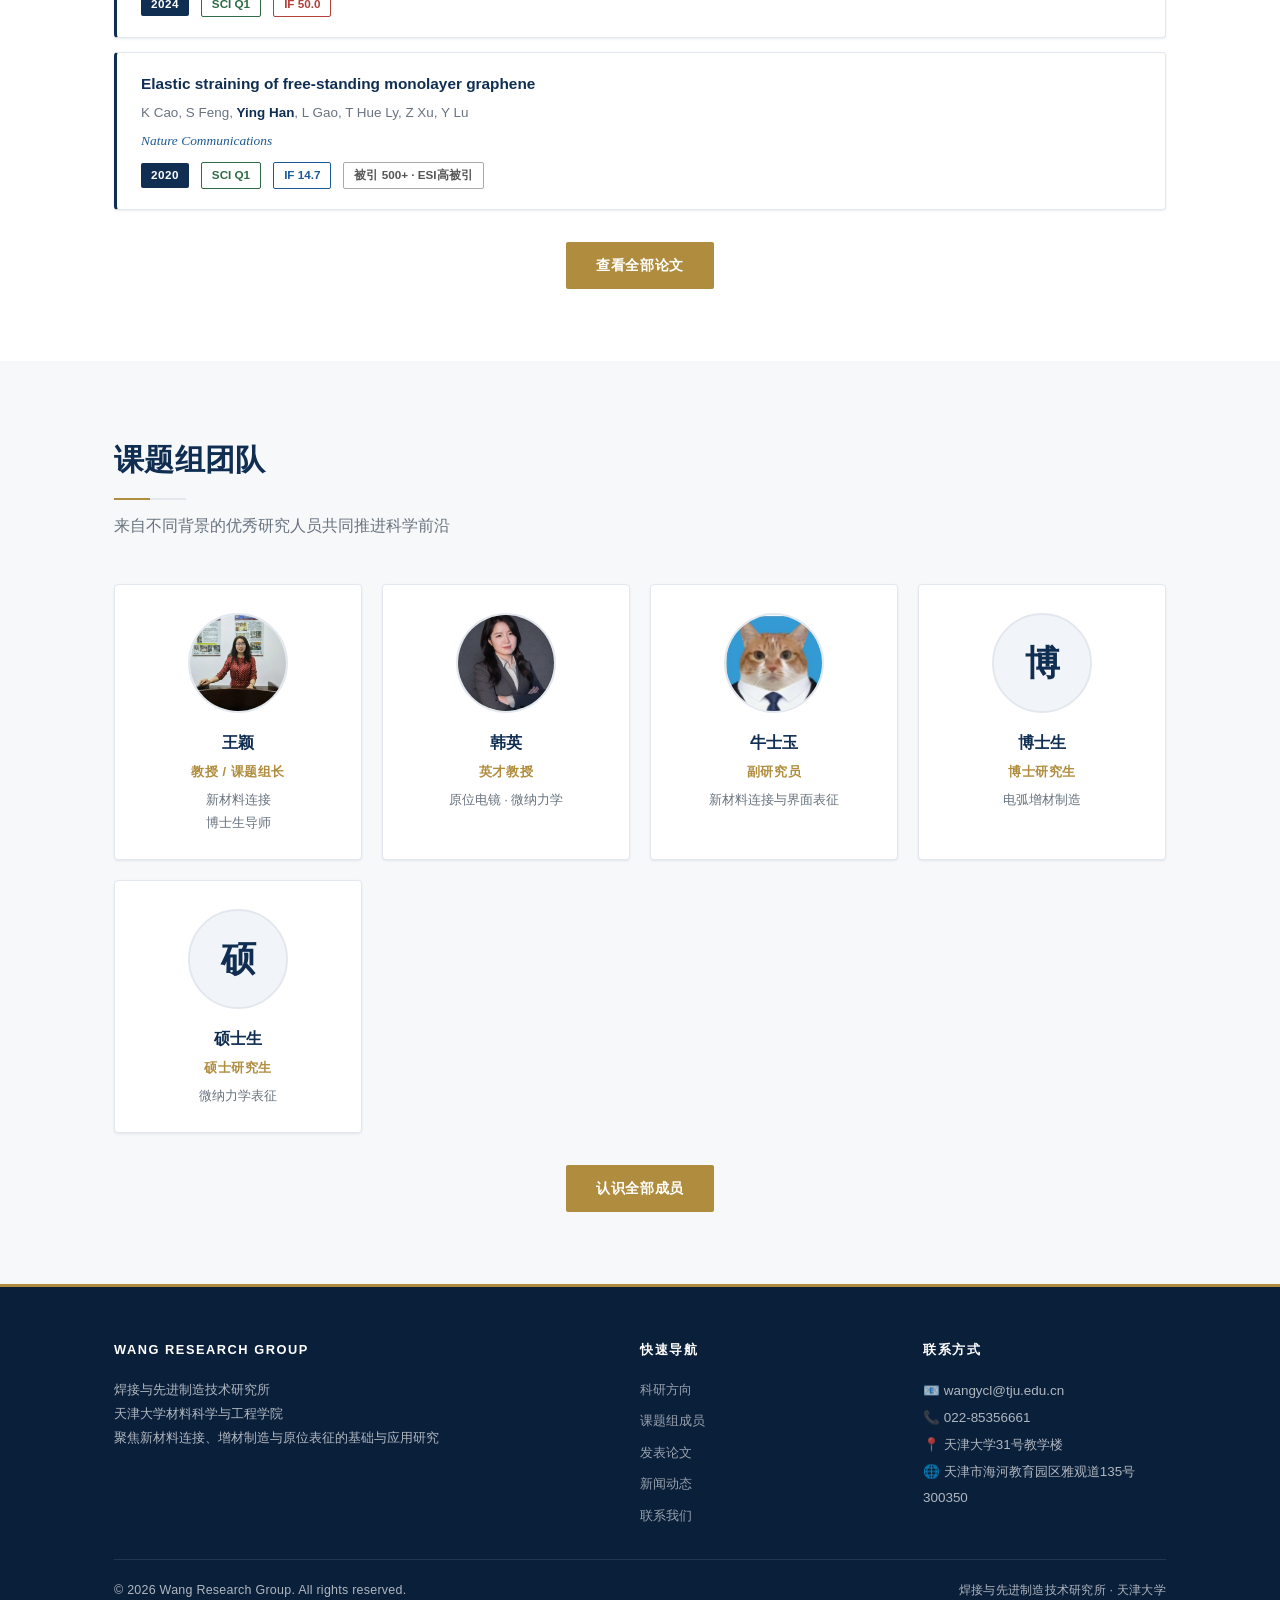
==== commit 70ecded5: "Add files via upload" ====
--- a/index.html
+++ b/index.html
@@ -22,7 +22,6 @@
       <a href="publications.html" data-zh="发表论文" data-en="Publications">发表论文</a>
       <a href="news.html" data-zh="新闻动态" data-en="News">新闻动态</a>
       <a href="gallery.html" data-zh="相册" data-en="Gallery">相册</a>
-      <a href="equipment.html" data-zh="实验设备" data-en="Equipment">实验设备</a>
       <a href="contact.html" data-zh="联系我们" data-en="Contact">联系我们</a>
       <button class="navbar-search-btn" id="navSearchBtn" data-zh="🔍 搜索" data-en="🔍 Search">🔍 搜索</button>
     </div>
@@ -36,6 +35,7 @@
 <!-- ==================== HERO ==================== -->
 <section class="hero">
   <div class="container">
+    <div class="hero-grid">
     <div class="hero-content">
       <div class="hero-tag" data-zh="焊接与先进制造技术研究所" data-en="Institute of Welding &amp; Advanced Manufacturing">焊接与先进制造技术研究所</div>
       <h1><span class="zh-only">探索连接的<span>微观机制</span><br>驱动先进制造的未来</span><span class="en-only">Exploring the <span>Microscale Mechanisms</span><br>of Joining &amp; Advanced Manufacturing</span></h1>
@@ -63,6 +63,10 @@
         </div>
       </div>
     </div>
+    <div class="hero-photo">
+      <img src="images/hero-banner.jpg" alt="百卅荣光 强国担当 — 天津大学">
+    </div>
+    </div>
   </div>
 </section>
 
@@ -73,32 +77,32 @@
     <p class="section-subtitle" data-zh="围绕先进制造国家战略需求，开展基础与应用研究" data-en="Fundamental and applied research aligned with national advanced manufacturing strategies">围绕先进制造国家战略需求，开展基础与应用研究</p>
     <div class="grid-3">
       <div class="card research-card">
-        <div class="research-icon">🔗</div>
+        <div class="research-num">01</div>
         <h3><span class="zh-only">新材料及异种材料连接</span><span class="en-only">Novel Material Joining</span></h3>
         <p><span class="zh-only">针对高熵合金、钛合金、铝合金等新材料及异种材料体系，研究焊接冶金行为与接头性能调控机制。</span><span class="en-only">Investigating welding metallurgy and joint performance of high-entropy alloys, titanium, aluminum alloys, and dissimilar material systems.</span></p>
       </div>
       <div class="card research-card">
-        <div class="research-icon">🏗️</div>
+        <div class="research-num">02</div>
         <h3><span class="zh-only">焊接结构评价与延寿</span><span class="en-only">Structural Integrity &amp; Life Extension</span></h3>
         <p><span class="zh-only">开展焊接结构的疲劳、断裂及腐蚀行为研究，建立寿命预测模型，为工程结构延寿提供理论依据。</span><span class="en-only">Studying fatigue, fracture, and corrosion of welded structures, and developing life prediction models for engineering applications.</span></p>
       </div>
       <div class="card research-card">
-        <div class="research-icon">⚙️</div>
+        <div class="research-num">03</div>
         <h3><span class="zh-only">电弧增材制造</span><span class="en-only">Wire Arc Additive Manufacturing</span></h3>
         <p><span class="zh-only">基于电弧熔丝增材制造（WAAM）技术，研究大型金属构件的成形工艺、组织调控与力学性能优化。</span><span class="en-only">Employing WAAM to investigate forming processes, microstructure control, and mechanical property optimization of large metal components.</span></p>
       </div>
       <div class="card research-card">
-        <div class="research-icon">🔬</div>
+        <div class="research-num">04</div>
         <h3><span class="zh-only">原位电镜表征</span><span class="en-only">In-Situ TEM Characterization</span></h3>
         <p><span class="zh-only">发展原位透射电子显微镜技术，实时观测连接界面的形成演变过程，揭示微观变形与断裂机制。</span><span class="en-only">Developing in-situ TEM techniques to observe real-time evolution of joining interfaces and reveal microscale deformation and fracture mechanisms.</span></p>
       </div>
       <div class="card research-card">
-        <div class="research-icon">📐</div>
+        <div class="research-num">05</div>
         <h3><span class="zh-only">微纳力学</span><span class="en-only">Micro/Nanomechanics</span></h3>
         <p><span class="zh-only">利用微纳米力学测试手段，定量表征焊接接头局部区域的力学性质，为本构模型建立提供数据支撑。</span><span class="en-only">Quantitatively characterizing local mechanical properties of welded joints via micro/nano-mechanical testing to support constitutive model development.</span></p>
       </div>
       <div class="card research-card">
-        <div class="research-icon">💻</div>
+        <div class="research-num">06</div>
         <h3><span class="zh-only">半导体集成封装</span><span class="en-only">Semiconductor Packaging</span></h3>
         <p><span class="zh-only">研究先进芯片封装中的互连材料与工艺，解决高密度封装面临的热-力耦合可靠性问题。</span><span class="en-only">Investigating interconnect materials and processes in advanced chip packaging to address thermo-mechanical reliability challenges.</span></p>
       </div>
@@ -125,7 +129,7 @@
         </div>
       </div>
       <div class="card news-card">
-        <div class="news-img">🎉</div>
+        <div class="news-img"></div>
         <div class="news-body">
           <div class="news-date">2025年4月 <span class="news-tag event">人员</span></div>
           <div class="news-title">欢迎韩英教授加入天津大学，担任英才教授</div>
@@ -134,7 +138,7 @@
         </div>
       </div>
       <div class="card news-card">
-        <div class="news-img">🏆</div>
+        <div class="news-img"></div>
         <div class="news-body">
           <div class="news-date">2025年 <span class="news-tag award">项目</span></div>
           <div class="news-title">王颖教授获国家自然科学基金联合重点项目资助</div>
@@ -156,30 +160,44 @@
     <p class="section-subtitle" data-zh="近年发表于高影响力期刊的重要成果" data-en="Recent publications in high-impact journals">近年发表于高影响力期刊的重要成果</p>
     <div class="pub-list">
       <div class="pub-item">
-        <div class="pub-title">In Situ TEM Observation of Interfacial Reactions During Dissimilar Metal Joining</div>
-        <div class="pub-authors"><strong>Han Y</strong>, Wang Y*, et al.</div>
+        <div class="pub-title">Excellent high-temperature strength of (HfZrTiTaNb)C high-entropy carbide diffusion-bonded joint via in-situ alloying of Ni/Nb/Ni composite interlayer</div>
+        <div class="pub-authors">Ruijie Mu, <strong><span style="color:#102e52">Ying Wang*</span></strong>, <strong><span style="color:#102e52">Shiyu Niu</span></strong>, Kongbo Sun, Zhenwen Yang*</div>
+        <div class="pub-journal">Journal of Advanced Ceramics</div>
+        <div class="pub-meta">
+          <span class="pub-year">2025</span>
+          <span class="pub-badge acs">SCI Q1</span>
+          <span class="pub-badge science">IF 16.6</span>
+        </div>
+      </div>
+      <div class="pub-item">
+        <div class="pub-title">Grain rotation mechanisms in nanocrystalline materials: Multiscale observations in Pt thin films</div>
+        <div class="pub-authors">Y Tian, X Gong, M Xu, C Qiu, <strong><span style="color:#102e52">Ying Han</span></strong>, Y Bi, LV Estrada, E Boltynjuk, et al.</div>
+        <div class="pub-journal">Science</div>
+        <div class="pub-meta">
+          <span class="pub-year">2024</span>
+          <span class="pub-badge acs">SCI Q1</span>
+          <span class="pub-badge nature">IF 44.0</span>
+        </div>
+      </div>
+      <div class="pub-item">
+        <div class="pub-title">Three-dimensional integration of two-dimensional field-effect transistors</div>
+        <div class="pub-authors">D Jayachandran, R Pendurthi, MUK Sadaf, NU Sakib, A Pannone, <strong><span style="color:#102e52">Ying Han</span></strong>, et al.</div>
+        <div class="pub-journal">Nature</div>
+        <div class="pub-meta">
+          <span class="pub-year">2024</span>
+          <span class="pub-badge acs">SCI Q1</span>
+          <span class="pub-badge nature">IF 50.0</span>
+        </div>
+      </div>
+      <div class="pub-item">
+        <div class="pub-title">Elastic straining of free-standing monolayer graphene</div>
+        <div class="pub-authors">K Cao, S Feng, <strong><span style="color:#102e52">Ying Han</span></strong>, L Gao, T Hue Ly, Z Xu, Y Lu</div>
         <div class="pub-journal">Nature Communications</div>
         <div class="pub-meta">
-          <span class="pub-year">2023</span>
-          <span class="pub-badge nature">Nat. Commun.</span>
-        </div>
-      </div>
-      <div class="pub-item">
-        <div class="pub-title">Micro-mechanical Behavior of Welded Joints in High-Entropy Alloys Characterized by In Situ Micropillar Compression</div>
-        <div class="pub-authors"><strong>Han Y</strong>, Li M, Wang Y*, et al.</div>
-        <div class="pub-journal">Matter</div>
-        <div class="pub-meta">
-          <span class="pub-year">2022</span>
-          <span class="pub-badge science">Matter</span>
-        </div>
-      </div>
-      <div class="pub-item">
-        <div class="pub-title">Microstructure Evolution and Mechanical Properties of Wire Arc Additively Manufactured Titanium Alloy</div>
-        <div class="pub-authors">Wang Y*, Zhang L, Han Y, et al.</div>
-        <div class="pub-journal">Advanced Materials</div>
-        <div class="pub-meta">
-          <span class="pub-year">2022</span>
-          <span class="pub-badge science">Adv. Mater.</span>
+          <span class="pub-year">2020</span>
+          <span class="pub-badge acs">SCI Q1</span>
+          <span class="pub-badge science">IF 14.7</span>
+          <span class="pub-badge" style="border-color:#aaa;color:#555">被引 500+ · ESI高被引</span>
         </div>
       </div>
     </div>
@@ -247,7 +265,6 @@
           <a href="people.html">课题组成员</a>
           <a href="publications.html">发表论文</a>
           <a href="news.html">新闻动态</a>
-          <a href="equipment.html">实验设备</a>
           <a href="contact.html">联系我们</a>
         </div>
       </div>
--- a/css/style.css
+++ b/css/style.css
@@ -1,102 +1,133 @@
 /* ==================== ROOT VARIABLES ==================== */
 :root {
-  --primary: #1a3a5c;
-  --primary-light: #2980b9;
-  --accent: #e8a020;
-  --bg: #f8f9fa;
+  --primary: #102e52;        /* 学术深蓝（北洋蓝） */
+  --primary-dark: #0a1f3a;
+  --primary-light: #1d5a96;
+  --accent: #b08d3e;         /* 哑光金（浅底） */
+  --accent-bright: #d9bc6f;  /* 亮金（深蓝底） */
+  --bg: #f7f8fa;
   --bg-card: #ffffff;
-  --text: #2c3e50;
-  --text-muted: #6c757d;
-  --border: #dee2e6;
-  --shadow: 0 2px 12px rgba(0,0,0,0.08);
-  --shadow-hover: 0 6px 24px rgba(0,0,0,0.15);
-  --radius: 8px;
+  --text: #2f3b48;
+  --text-muted: #68737f;
+  --border: #e3e8ef;
+  --shadow: 0 1px 3px rgba(16,46,82,0.06), 0 1px 2px rgba(16,46,82,0.04);
+  --shadow-hover: 0 12px 32px rgba(16,46,82,0.13);
+  --radius: 4px;
   --transition: 0.25s ease;
+  --serif: Georgia, 'Times New Roman', 'Noto Serif SC', 'Songti SC', serif;
 }
 
 /* ==================== RESET & BASE ==================== */
 *, *::before, *::after { box-sizing: border-box; margin: 0; padding: 0; }
 html { scroll-behavior: smooth; }
 body {
-  font-family: 'Segoe UI', 'Noto Sans SC', sans-serif;
+  font-family: 'Segoe UI', 'PingFang SC', 'Microsoft YaHei', 'Noto Sans SC', sans-serif;
   color: var(--text);
   background: var(--bg);
-  line-height: 1.7;
+  line-height: 1.75;
   font-size: 15px;
+  -webkit-font-smoothing: antialiased;
 }
 a { color: var(--primary-light); text-decoration: none; transition: color var(--transition); }
 a:hover { color: var(--accent); }
 img { max-width: 100%; display: block; }
 ul { list-style: none; }
+::selection { background: var(--primary); color: #fff; }
 
 /* ==================== LAYOUT ==================== */
 .container { max-width: 1100px; margin: 0 auto; padding: 0 24px; }
-.section { padding: 64px 0; }
+.section { padding: 72px 0; }
 .section-title {
-  font-size: 2rem;
+  font-size: 1.9rem;
   font-weight: 700;
   color: var(--primary);
+  letter-spacing: 0.01em;
   margin-bottom: 12px;
 }
 .section-subtitle {
   color: var(--text-muted);
-  font-size: 1rem;
-  margin-bottom: 40px;
+  font-size: 0.98rem;
+  margin-bottom: 44px;
 }
 .section-title::after {
   content: '';
   display: block;
-  width: 48px;
-  height: 3px;
-  background: var(--accent);
-  margin-top: 8px;
+  width: 72px;
+  height: 2px;
+  background: linear-gradient(90deg, var(--accent) 0, var(--accent) 36px, var(--border) 36px);
+  margin-top: 12px;
 }
 
 /* ==================== NAVBAR ==================== */
 .navbar {
-  background: var(--primary);
+  background: var(--primary-dark);
+  border-top: 3px solid var(--accent);
   position: sticky;
   top: 0;
   z-index: 1000;
-  box-shadow: 0 2px 8px rgba(0,0,0,0.3);
+  box-shadow: 0 2px 12px rgba(4,15,30,0.35);
 }
 .navbar-inner {
   display: flex;
   align-items: center;
   justify-content: space-between;
-  height: 64px;
+  height: 66px;
 }
 .navbar-brand {
   color: #fff;
-  font-size: 1.1rem;
-  font-weight: 700;
+  font-family: var(--serif);
+  font-size: 1.12rem;
+  font-weight: 700;
+  letter-spacing: 0.03em;
+  white-space: nowrap;
+}
+.navbar-brand span { color: var(--accent-bright); }
+.navbar-menu { display: flex; gap: 2px; align-items: center; }
+.navbar-menu a {
+  color: rgba(255,255,255,0.78);
+  padding: 8px 13px;
+  border-radius: 2px;
+  font-size: 0.9rem;
+  font-weight: 500;
   letter-spacing: 0.02em;
-  white-space: nowrap;
-}
-.navbar-brand span { color: var(--accent); }
-.navbar-menu { display: flex; gap: 4px; align-items: center; }
-.navbar-menu a {
-  color: rgba(255,255,255,0.85);
-  padding: 8px 14px;
-  border-radius: 4px;
-  font-size: 0.92rem;
-  font-weight: 500;
-  transition: background var(--transition), color var(--transition);
+  transition: color var(--transition), box-shadow var(--transition), background var(--transition);
 }
 .navbar-menu a:hover,
-.navbar-menu a.active { background: rgba(255,255,255,0.15); color: #fff; }
+.navbar-menu a.active {
+  color: #fff;
+  background: rgba(255,255,255,0.05);
+  box-shadow: inset 0 -2px 0 var(--accent);
+}
 .navbar-search-btn {
   background: none;
-  border: 1px solid rgba(255,255,255,0.4);
-  color: #fff;
+  border: 1px solid rgba(255,255,255,0.3);
+  color: rgba(255,255,255,0.85);
   padding: 6px 14px;
-  border-radius: 20px;
+  border-radius: 2px;
   cursor: pointer;
-  font-size: 0.88rem;
-  transition: background var(--transition);
+  font-size: 0.85rem;
+  transition: background var(--transition), border-color var(--transition);
+  margin-left: 10px;
+}
+.navbar-search-btn:hover { background: rgba(255,255,255,0.1); border-color: rgba(255,255,255,0.55); }
+.lang-toggle {
+  background: transparent;
+  border: 1px solid rgba(217,188,111,0.55);
+  color: var(--accent-bright);
+  padding: 4px 11px;
+  border-radius: 2px;
+  cursor: pointer;
+  font-size: 0.76rem;
+  font-weight: 700;
+  letter-spacing: 0.8px;
+  transition: all var(--transition);
+  flex-shrink: 0;
   margin-left: 8px;
 }
-.navbar-search-btn:hover { background: rgba(255,255,255,0.2); }
+.lang-toggle:hover { background: rgba(217,188,111,0.12); color: #fff; border-color: var(--accent-bright); }
+/* 双语显示控制 */
+html.lang-en .zh-only { display: none !important; }
+html:not(.lang-en) .en-only { display: none !important; }
 .burger {
   display: none;
   flex-direction: column;
@@ -108,72 +139,99 @@
 
 /* ==================== HERO ==================== */
 .hero {
-  background: linear-gradient(135deg, var(--primary) 0%, #2c5282 60%, var(--primary-light) 100%);
-  color: #fff;
-  padding: 80px 0 70px;
+  background: linear-gradient(160deg, var(--primary-dark) 0%, var(--primary) 55%, #16406e 100%);
+  color: #fff;
+  padding: 96px 0 80px;
   position: relative;
   overflow: hidden;
 }
+/* 工程网格底纹 */
 .hero::before {
   content: '';
   position: absolute;
-  top: -60px; right: -80px;
-  width: 400px; height: 400px;
-  background: rgba(255,255,255,0.04);
-  border-radius: 50%;
-}
-.hero-content { max-width: 700px; position: relative; z-index: 1; }
+  inset: 0;
+  background-image:
+    linear-gradient(rgba(255,255,255,0.035) 1px, transparent 1px),
+    linear-gradient(90deg, rgba(255,255,255,0.035) 1px, transparent 1px);
+  background-size: 56px 56px;
+  pointer-events: none;
+}
+.hero .container { max-width: 1240px; }
+.hero-grid {
+  display: grid;
+  grid-template-columns: 1fr 1fr;
+  gap: 44px;
+  align-items: stretch;
+  position: relative;
+  z-index: 1;
+}
+.hero-photo { display: flex; }
+.hero-photo img {
+  width: 100%;
+  height: 100%;
+  min-height: 520px;
+  object-fit: cover;
+  border-radius: 6px;
+  border: 1px solid rgba(255,255,255,0.18);
+  box-shadow: 0 18px 44px rgba(4,15,30,0.45);
+  display: block;
+}
+.hero-content { max-width: 720px; position: relative; z-index: 1; }
 .hero-tag {
   display: inline-block;
-  background: var(--accent);
-  color: #fff;
-  font-size: 0.78rem;
-  font-weight: 700;
-  letter-spacing: 0.1em;
+  background: transparent;
+  border: 1px solid rgba(217,188,111,0.55);
+  color: var(--accent-bright);
+  font-size: 0.76rem;
+  font-weight: 600;
+  letter-spacing: 0.18em;
   text-transform: uppercase;
-  padding: 4px 12px;
-  border-radius: 20px;
-  margin-bottom: 20px;
-}
-.hero h1 { font-size: 2.6rem; font-weight: 800; line-height: 1.2; margin-bottom: 16px; }
-.hero h1 span { color: var(--accent); }
-.hero p { font-size: 1.05rem; color: rgba(255,255,255,0.85); max-width: 580px; margin-bottom: 32px; }
-.hero-btns { display: flex; gap: 12px; flex-wrap: wrap; }
+  padding: 5px 16px;
+  border-radius: 2px;
+  margin-bottom: 24px;
+}
+.hero h1 { font-size: 2.6rem; font-weight: 700; line-height: 1.25; letter-spacing: 0.01em; margin-bottom: 18px; }
+.hero h1 span { color: var(--accent-bright); }
+.hero p { font-size: 1.02rem; color: rgba(255,255,255,0.82); max-width: 600px; margin-bottom: 34px; }
+.hero-btns { display: flex; gap: 14px; flex-wrap: wrap; }
 .btn {
   display: inline-block;
-  padding: 11px 28px;
-  border-radius: 6px;
+  padding: 11px 30px;
+  border-radius: 2px;
   font-weight: 600;
-  font-size: 0.92rem;
+  font-size: 0.9rem;
+  letter-spacing: 0.04em;
   cursor: pointer;
-  transition: transform var(--transition), box-shadow var(--transition), background var(--transition);
-}
-.btn:hover { transform: translateY(-2px); box-shadow: var(--shadow-hover); }
+  transition: transform var(--transition), box-shadow var(--transition), background var(--transition), border-color var(--transition);
+}
+.btn:hover { transform: translateY(-2px); box-shadow: 0 8px 22px rgba(4,15,30,0.25); }
 .btn-primary { background: var(--accent); color: #fff; }
-.btn-outline { background: transparent; color: #fff; border: 2px solid rgba(255,255,255,0.6); }
-.btn-outline:hover { background: rgba(255,255,255,0.1); color: #fff; }
+.btn-primary:hover { background: #9a7a33; }
+.btn-outline { background: transparent; color: #fff; border: 1px solid rgba(255,255,255,0.5); }
+.btn-outline:hover { background: rgba(255,255,255,0.08); color: #fff; border-color: rgba(255,255,255,0.85); }
 
 .hero-stats {
   display: flex;
-  gap: 40px;
-  margin-top: 48px;
-  padding-top: 32px;
-  border-top: 1px solid rgba(255,255,255,0.2);
+  gap: 48px;
+  margin-top: 52px;
+  padding-top: 34px;
+  border-top: 1px solid rgba(255,255,255,0.16);
   flex-wrap: wrap;
 }
 .stat-item { text-align: center; }
-.stat-num { font-size: 2rem; font-weight: 800; color: var(--accent); }
-.stat-label { font-size: 0.82rem; color: rgba(255,255,255,0.7); margin-top: 2px; }
+.stat-num { font-family: 'Times New Roman', Georgia, serif; font-size: 2.1rem; font-weight: 700; color: var(--accent-bright); line-height: 1.2; }
+.stat-label { font-size: 0.8rem; color: rgba(255,255,255,0.65); letter-spacing: 0.06em; margin-top: 4px; }
 
 /* ==================== CARDS ==================== */
 .card {
   background: var(--bg-card);
+  border: 1px solid var(--border);
   border-radius: var(--radius);
   box-shadow: var(--shadow);
-  transition: transform var(--transition), box-shadow var(--transition);
+  transition: transform var(--transition), box-shadow var(--transition), border-color var(--transition);
   overflow: hidden;
 }
-.card:hover { transform: translateY(-4px); box-shadow: var(--shadow-hover); }
+.card:hover { transform: translateY(-3px); box-shadow: var(--shadow-hover); border-color: #d3dbe6; }
 
 /* GRID LAYOUTS */
 .grid-3 { display: grid; grid-template-columns: repeat(3, 1fr); gap: 24px; }
@@ -188,8 +246,8 @@
   border-radius: 50%;
   margin: 0 auto 16px;
   object-fit: cover;
-  border: 3px solid var(--border);
-  background: linear-gradient(135deg, #e8eaf6, #c5cae9);
+  border: 2px solid var(--border);
+  background: #f1f4f8;
   display: flex; align-items: center; justify-content: center;
   font-size: 2.2rem;
   color: var(--primary);
@@ -198,28 +256,28 @@
 }
 .person-avatar img { width: 100%; height: 100%; object-fit: cover; }
 .person-name { font-size: 1rem; font-weight: 700; color: var(--primary); margin-bottom: 4px; }
-.person-role { font-size: 0.82rem; color: var(--primary-light); font-weight: 600; margin-bottom: 6px; }
+.person-role { font-size: 0.8rem; color: var(--accent); font-weight: 600; letter-spacing: 0.04em; margin-bottom: 6px; }
 .person-info { font-size: 0.82rem; color: var(--text-muted); }
 .person-links { display: flex; justify-content: center; gap: 10px; margin-top: 12px; }
 .person-links a {
   font-size: 0.78rem;
   color: var(--primary-light);
   border: 1px solid var(--border);
-  padding: 3px 10px;
-  border-radius: 12px;
+  padding: 3px 12px;
+  border-radius: 2px;
 }
 .person-links a:hover { background: var(--primary); color: #fff; border-color: var(--primary); }
 
 .role-section { margin-bottom: 48px; }
 .role-label {
-  font-size: 0.78rem;
-  font-weight: 700;
-  letter-spacing: 0.1em;
+  font-size: 0.76rem;
+  font-weight: 700;
+  letter-spacing: 0.14em;
   text-transform: uppercase;
-  color: var(--text-muted);
-  border-bottom: 2px solid var(--border);
-  padding-bottom: 8px;
-  margin-bottom: 20px;
+  color: var(--accent);
+  border-bottom: 1px solid var(--border);
+  padding-bottom: 10px;
+  margin-bottom: 22px;
 }
 
 /* ==================== NEWS ==================== */
@@ -228,46 +286,65 @@
 .news-img {
   width: 100%; height: 180px;
   object-fit: cover;
-  background: linear-gradient(135deg, #1a3a5c, #2980b9);
-  display: flex; align-items: center; justify-content: center;
-  color: rgba(255,255,255,0.4);
-  font-size: 3rem;
-}
-.news-body { padding: 20px; }
+  background:
+    linear-gradient(rgba(255,255,255,0.035) 1px, transparent 1px),
+    linear-gradient(90deg, rgba(255,255,255,0.035) 1px, transparent 1px),
+    linear-gradient(150deg, #0a1f3a, #16406e);
+  background-size: 28px 28px, 28px 28px, 100% 100%;
+  display: flex; flex-direction: column; align-items: center; justify-content: center;
+  gap: 14px;
+}
+.news-img::before {
+  content: 'Wang Research Group';
+  font-family: var(--serif);
+  font-style: italic;
+  font-size: 0.98rem;
+  letter-spacing: 0.14em;
+  color: rgba(217,188,111,0.9);
+}
+.news-img::after {
+  content: '';
+  width: 40px; height: 1px;
+  background: rgba(217,188,111,0.45);
+}
+.news-body { padding: 22px; }
 .news-date {
   font-size: 0.78rem;
-  color: var(--primary-light);
+  color: var(--text-muted);
   font-weight: 600;
+  letter-spacing: 0.04em;
   margin-bottom: 8px;
   display: flex; align-items: center; gap: 6px;
 }
 .news-tag {
   display: inline-block;
-  background: #e3f2fd;
+  background: #edf2f8;
   color: var(--primary-light);
-  font-size: 0.72rem;
-  font-weight: 700;
-  padding: 2px 8px;
-  border-radius: 4px;
+  font-size: 0.7rem;
+  font-weight: 700;
+  padding: 2px 9px;
+  border-radius: 2px;
   margin-left: 6px;
-  letter-spacing: 0.05em;
-}
-.news-tag.award { background: #fff8e1; color: #f57c00; }
-.news-tag.paper { background: #e8f5e9; color: #388e3c; }
-.news-tag.event { background: #f3e5f5; color: #7b1fa2; }
-.news-title { font-size: 0.96rem; font-weight: 700; color: var(--primary); margin-bottom: 8px; line-height: 1.4; }
-.news-excerpt { font-size: 0.85rem; color: var(--text-muted); line-height: 1.6; }
-.news-read-more { display: inline-block; margin-top: 12px; font-size: 0.82rem; font-weight: 600; color: var(--primary-light); }
+  letter-spacing: 0.06em;
+}
+.news-tag.award { background: #f7f1e2; color: #97793a; }
+.news-tag.paper { background: #eaf2ec; color: #2e6b46; }
+.news-tag.event { background: #efecf5; color: #5e5286; }
+.news-title { font-size: 0.96rem; font-weight: 700; color: var(--primary); margin-bottom: 8px; line-height: 1.45; }
+.news-excerpt { font-size: 0.85rem; color: var(--text-muted); line-height: 1.65; }
+.news-read-more { display: inline-block; margin-top: 12px; font-size: 0.82rem; font-weight: 600; color: var(--accent); }
+.news-read-more:hover { color: var(--primary); }
 
 /* ==================== PUBLICATIONS ==================== */
 .pub-filters { display: flex; gap: 8px; flex-wrap: wrap; margin-bottom: 24px; }
 .filter-btn {
   padding: 6px 18px;
   border: 1px solid var(--border);
-  border-radius: 20px;
+  border-radius: 2px;
   background: #fff;
   color: var(--text-muted);
   font-size: 0.85rem;
+  letter-spacing: 0.02em;
   cursor: pointer;
   transition: all var(--transition);
 }
@@ -283,8 +360,8 @@
   margin-bottom: 28px;
   background: #fff;
   border: 1px solid var(--border);
-  border-radius: 6px;
-  padding: 8px 16px;
+  border-radius: 2px;
+  padding: 9px 16px;
   box-shadow: var(--shadow);
 }
 .pub-search-bar input {
@@ -296,56 +373,67 @@
   background: transparent;
 }
 .pub-search-bar svg { color: var(--text-muted); flex-shrink: 0; }
-.pub-list { display: flex; flex-direction: column; gap: 16px; }
+.pub-list { display: flex; flex-direction: column; gap: 14px; }
 .pub-item {
   background: #fff;
+  border: 1px solid var(--border);
+  border-left: 3px solid var(--primary);
   border-radius: var(--radius);
   padding: 20px 24px;
   box-shadow: var(--shadow);
-  border-left: 4px solid var(--primary-light);
-  transition: box-shadow var(--transition);
-}
-.pub-item:hover { box-shadow: var(--shadow-hover); }
+  transition: box-shadow var(--transition), border-color var(--transition);
+}
+.pub-item:hover { box-shadow: var(--shadow-hover); border-left-color: var(--accent); }
 .pub-item.hidden { display: none; }
-.pub-title { font-size: 0.96rem; font-weight: 700; color: var(--primary); margin-bottom: 6px; line-height: 1.4; }
+.pub-title { font-size: 0.96rem; font-weight: 700; color: var(--primary); margin-bottom: 6px; line-height: 1.45; }
 .pub-authors { font-size: 0.84rem; color: var(--text-muted); margin-bottom: 4px; }
 .pub-authors strong { color: var(--text); }
-.pub-journal { font-size: 0.84rem; color: var(--primary-light); font-style: italic; }
+.pub-journal { font-size: 0.84rem; color: var(--primary-light); font-style: italic; font-family: 'Times New Roman', Georgia, serif; }
 .pub-meta { display: flex; align-items: center; gap: 12px; margin-top: 10px; flex-wrap: wrap; }
 .pub-year {
   background: var(--primary);
   color: #fff;
-  font-size: 0.75rem;
-  font-weight: 700;
+  font-size: 0.73rem;
+  font-weight: 700;
+  letter-spacing: 0.04em;
   padding: 2px 10px;
-  border-radius: 12px;
+  border-radius: 2px;
 }
 .pub-badge {
-  font-size: 0.75rem;
+  font-size: 0.73rem;
   font-weight: 600;
   padding: 2px 10px;
-  border-radius: 12px;
+  border-radius: 2px;
   border: 1px solid;
 }
-.pub-badge.nature { border-color: #d32f2f; color: #d32f2f; }
-.pub-badge.science { border-color: #1565c0; color: #1565c0; }
-.pub-badge.acs { border-color: #2e7d32; color: #2e7d32; }
+.pub-badge.nature { border-color: #b3403a; color: #b3403a; }
+.pub-badge.science { border-color: #1d5a96; color: #1d5a96; }
+.pub-badge.acs { border-color: #2e6b46; color: #2e6b46; }
 .pub-doi { font-size: 0.78rem; color: var(--primary-light); }
 
 /* ==================== RESEARCH ==================== */
 .research-grid { display: grid; grid-template-columns: repeat(auto-fill, minmax(320px, 1fr)); gap: 28px; }
-.research-card { padding: 28px; }
-.research-icon {
-  width: 52px; height: 52px;
-  background: linear-gradient(135deg, var(--primary), var(--primary-light));
-  border-radius: 12px;
-  display: flex; align-items: center; justify-content: center;
-  font-size: 1.5rem;
+.research-card { padding: 32px 30px 30px; }
+.research-num {
+  font-family: 'Times New Roman', Georgia, serif;
+  font-size: 1.7rem;
+  font-weight: 700;
+  color: var(--accent);
+  line-height: 1;
   margin-bottom: 16px;
-  color: #fff;
-}
+}
+.research-num::after {
+  content: '';
+  display: block;
+  width: 28px;
+  height: 1px;
+  background: var(--border);
+  margin-top: 12px;
+  transition: width 0.35s ease, background 0.35s ease;
+}
+.research-card:hover .research-num::after { width: 56px; background: var(--accent); }
 .research-card h3 { font-size: 1.05rem; font-weight: 700; color: var(--primary); margin-bottom: 10px; }
-.research-card p { font-size: 0.88rem; color: var(--text-muted); line-height: 1.7; }
+.research-card p { font-size: 0.88rem; color: var(--text-muted); line-height: 1.75; }
 .research-card ul { margin-top: 12px; }
 .research-card ul li {
   font-size: 0.84rem;
@@ -360,27 +448,10 @@
   color: var(--accent);
 }
 
-/* ==================== EQUIPMENT ==================== */
-.equip-grid { display: grid; grid-template-columns: repeat(auto-fill, minmax(280px, 1fr)); gap: 24px; }
-.equip-card { }
-.equip-img {
-  width: 100%; height: 200px;
-  background: linear-gradient(135deg, #263238, #455a64);
-  display: flex; align-items: center; justify-content: center;
-  font-size: 3.5rem;
-  color: rgba(255,255,255,0.6);
-}
-.equip-body { padding: 20px; }
-.equip-body h3 { font-size: 0.96rem; font-weight: 700; color: var(--primary); margin-bottom: 6px; }
-.equip-body p { font-size: 0.84rem; color: var(--text-muted); line-height: 1.6; }
-.equip-specs { margin-top: 10px; }
-.equip-spec { font-size: 0.78rem; color: var(--text-muted); padding: 2px 0; display: flex; gap: 6px; }
-.equip-spec strong { color: var(--text); min-width: 80px; }
-
 /* ==================== SEARCH PAGE ==================== */
 .search-hero {
-  background: var(--primary);
-  padding: 40px 0;
+  background: var(--primary-dark);
+  padding: 44px 0;
   color: #fff;
 }
 .search-hero h1 { font-size: 1.8rem; font-weight: 700; margin-bottom: 20px; }
@@ -388,10 +459,10 @@
   display: flex;
   align-items: center;
   background: #fff;
-  border-radius: 8px;
+  border-radius: 3px;
   padding: 10px 20px;
   gap: 12px;
-  box-shadow: 0 4px 20px rgba(0,0,0,0.2);
+  box-shadow: 0 4px 20px rgba(0,0,0,0.25);
 }
 .search-bar-big input {
   flex: 1;
@@ -405,13 +476,15 @@
   color: #fff;
   border: none;
   padding: 8px 24px;
-  border-radius: 6px;
+  border-radius: 2px;
   font-weight: 600;
   cursor: pointer;
   font-size: 0.92rem;
 }
+.search-bar-big button:hover { background: #9a7a33; }
 .search-result-item {
   background: #fff;
+  border: 1px solid var(--border);
   border-radius: var(--radius);
   padding: 20px 24px;
   box-shadow: var(--shadow);
@@ -421,17 +494,17 @@
 .search-result-item:hover { box-shadow: var(--shadow-hover); }
 .search-result-item.hidden { display: none; }
 .result-category {
-  font-size: 0.75rem;
+  font-size: 0.73rem;
   font-weight: 700;
   text-transform: uppercase;
-  letter-spacing: 0.08em;
-  color: var(--primary-light);
+  letter-spacing: 0.1em;
+  color: var(--accent);
   margin-bottom: 6px;
 }
 .result-title { font-size: 1rem; font-weight: 700; color: var(--primary); margin-bottom: 6px; }
-.result-title mark { background: #fff9c4; color: var(--text); border-radius: 2px; padding: 0 2px; }
+.result-title mark { background: #f6edd6; color: var(--text); border-radius: 2px; padding: 0 2px; }
 .result-excerpt { font-size: 0.85rem; color: var(--text-muted); line-height: 1.6; }
-.result-excerpt mark { background: #fff9c4; }
+.result-excerpt mark { background: #f6edd6; }
 .result-link { margin-top: 8px; font-size: 0.82rem; font-weight: 600; color: var(--primary-light); }
 .search-stats { font-size: 0.9rem; color: var(--text-muted); margin-bottom: 20px; }
 .no-results { text-align: center; padding: 60px 0; color: var(--text-muted); }
@@ -443,16 +516,18 @@
 .contact-item { display: flex; gap: 14px; margin-bottom: 20px; align-items: flex-start; }
 .contact-icon {
   width: 40px; height: 40px;
-  background: #e3f2fd;
-  border-radius: 8px;
+  background: #f1f4f8;
+  border: 1px solid var(--border);
+  border-radius: 6px;
   display: flex; align-items: center; justify-content: center;
-  font-size: 1.1rem;
+  font-size: 1.05rem;
   flex-shrink: 0;
 }
-.contact-detail label { font-size: 0.78rem; font-weight: 600; color: var(--text-muted); text-transform: uppercase; letter-spacing: 0.06em; }
+.contact-detail label { font-size: 0.74rem; font-weight: 700; color: var(--accent); text-transform: uppercase; letter-spacing: 0.1em; }
 .contact-detail p { font-size: 0.92rem; color: var(--text); margin-top: 2px; }
 .map-placeholder {
-  background: linear-gradient(135deg, #e8eaf6, #c5cae9);
+  background: #f7f9fb;
+  border: 1px dashed #c8d2de;
   border-radius: var(--radius);
   height: 300px;
   display: flex; align-items: center; justify-content: center;
@@ -468,21 +543,21 @@
   content: '🔍 点击查看大图';
   position: absolute; bottom: 8px; right: 10px;
   background: rgba(0,0,0,0.55); color: #fff;
-  font-size: 0.75rem; padding: 3px 10px; border-radius: 4px;
+  font-size: 0.75rem; padding: 3px 10px; border-radius: 2px;
   opacity: 0; transition: opacity 0.2s;
   pointer-events: none;
 }
 .lightbox-trigger:hover::after { opacity: 1; }
 #lightbox-overlay {
   display: none; position: fixed; inset: 0; z-index: 9999;
-  background: rgba(0,0,0,0.88);
+  background: rgba(4,12,24,0.9);
   align-items: center; justify-content: center;
   cursor: zoom-out;
 }
 #lightbox-overlay.active { display: flex; }
 #lightbox-overlay img {
   max-width: 92vw; max-height: 92vh;
-  object-fit: contain; border-radius: 6px;
+  object-fit: contain; border-radius: 4px;
   box-shadow: 0 8px 40px rgba(0,0,0,0.6);
   cursor: default;
 }
@@ -495,33 +570,43 @@
 
 /* ==================== PAGE HERO ==================== */
 .page-hero {
-  background: linear-gradient(135deg, var(--primary) 0%, #2c5282 100%);
+  background: linear-gradient(160deg, var(--primary-dark) 0%, var(--primary) 70%, #16406e 100%);
   color: #fff;
   padding: 80px 0;
   min-height: 220px;
-}
-.page-hero h1 { font-size: 2rem; font-weight: 800; margin-bottom: 8px; text-shadow: 0 2px 8px rgba(0,0,0,0.5); }
-.page-hero p { color: rgba(255,255,255,0.9); font-size: 1rem; text-shadow: 0 1px 4px rgba(0,0,0,0.4); }
+  border-bottom: 3px solid var(--accent);
+}
+.page-hero h1 { font-size: 2rem; font-weight: 700; letter-spacing: 0.01em; margin-bottom: 8px; text-shadow: 0 2px 8px rgba(0,0,0,0.5); }
+.page-hero p { color: rgba(255,255,255,0.88); font-size: 1rem; text-shadow: 0 1px 4px rgba(0,0,0,0.4); }
 
 /* ==================== FOOTER ==================== */
 .footer {
-  background: #0f2640;
-  color: rgba(255,255,255,0.7);
-  padding: 48px 0 24px;
+  background: var(--primary-dark);
+  border-top: 3px solid var(--accent);
+  color: rgba(255,255,255,0.68);
+  padding: 52px 0 24px;
 }
 .footer-grid { display: grid; grid-template-columns: 2fr 1fr 1fr; gap: 40px; margin-bottom: 32px; }
-.footer h4 { color: #fff; font-size: 0.92rem; font-weight: 700; margin-bottom: 14px; }
-.footer p { font-size: 0.84rem; line-height: 1.7; }
+.footer h4 {
+  color: #fff;
+  font-size: 0.8rem;
+  font-weight: 700;
+  text-transform: uppercase;
+  letter-spacing: 0.12em;
+  margin-bottom: 16px;
+}
+.footer p { font-size: 0.84rem; line-height: 1.8; }
 .footer-links { display: flex; flex-direction: column; gap: 8px; }
-.footer-links a { font-size: 0.84rem; color: rgba(255,255,255,0.6); }
-.footer-links a:hover { color: var(--accent); }
+.footer-links a { font-size: 0.84rem; color: rgba(255,255,255,0.58); }
+.footer-links a:hover { color: var(--accent-bright); }
 .footer-bottom {
   border-top: 1px solid rgba(255,255,255,0.1);
   padding-top: 20px;
   display: flex;
   justify-content: space-between;
   align-items: center;
-  font-size: 0.8rem;
+  font-size: 0.78rem;
+  letter-spacing: 0.02em;
   flex-wrap: wrap;
   gap: 8px;
 }
@@ -533,43 +618,53 @@
   width: 44px; height: 44px;
   background: var(--primary);
   color: #fff;
-  border: none;
-  border-radius: 50%;
+  border: 1px solid rgba(255,255,255,0.15);
+  border-radius: 4px;
   cursor: pointer;
   font-size: 1.2rem;
   display: flex; align-items: center; justify-content: center;
   box-shadow: var(--shadow-hover);
   opacity: 0;
   transform: translateY(10px);
-  transition: opacity var(--transition), transform var(--transition);
+  transition: opacity var(--transition), transform var(--transition), background var(--transition);
   z-index: 500;
 }
 .back-to-top.visible { opacity: 1; transform: translateY(0); }
-.back-to-top:hover { background: var(--primary-light); }
+.back-to-top:hover { background: var(--accent); }
 
 /* ==================== BREADCRUMB ==================== */
 .breadcrumb {
   display: flex;
   gap: 6px;
   align-items: center;
-  font-size: 0.82rem;
+  font-size: 0.8rem;
+  letter-spacing: 0.04em;
   color: rgba(255,255,255,0.6);
   margin-bottom: 12px;
 }
 .breadcrumb a { color: rgba(255,255,255,0.75); }
-.breadcrumb a:hover { color: var(--accent); }
+.breadcrumb a:hover { color: var(--accent-bright); }
 .breadcrumb span.sep { opacity: 0.5; }
 
 /* ==================== HIGHLIGHT BOX ==================== */
 .highlight-box {
-  background: linear-gradient(135deg, #e3f2fd, #f3e5f5);
-  border-left: 4px solid var(--primary-light);
+  background: #faf7f0;
+  border: 1px solid #ece4d2;
+  border-left: 3px solid var(--accent);
   border-radius: 0 var(--radius) var(--radius) 0;
   padding: 16px 20px;
   font-size: 0.9rem;
   color: var(--text);
   margin: 16px 0;
 }
+
+/* ==================== SCROLL REVEAL ==================== */
+.reveal { opacity: 0; transform: translateY(16px); transition: opacity 0.55s ease, transform 0.55s ease; }
+.reveal.visible { opacity: 1; transform: none; }
+
+/* ==================== 细节悬停 ==================== */
+.person-card:hover .person-avatar { border-color: var(--accent); }
+#alumni tbody tr:hover td { background: #eef2f7; }
 
 /* ==================== RESPONSIVE ==================== */
 @media (max-width: 900px) {
@@ -578,17 +673,19 @@
   .footer-grid { grid-template-columns: 1fr 1fr; }
   .contact-grid { grid-template-columns: 1fr; }
   .hero h1 { font-size: 2rem; }
+  .hero-grid { grid-template-columns: 1fr; }
+  .hero-photo { display: none; }
 }
 @media (max-width: 700px) {
-  .navbar-menu { display: none; flex-direction: column; position: absolute; top: 64px; left: 0; right: 0; background: var(--primary); padding: 12px; gap: 0; }
+  .navbar-menu { display: none; flex-direction: column; position: absolute; top: 66px; left: 0; right: 0; background: var(--primary-dark); padding: 12px; gap: 0; }
   .navbar-menu.open { display: flex; }
-  .navbar-menu a { padding: 12px 16px; border-radius: 0; border-bottom: 1px solid rgba(255,255,255,0.08); }
+  .navbar-menu a { padding: 12px 16px; border-radius: 0; border-bottom: 1px solid rgba(255,255,255,0.08); box-shadow: none; }
   .navbar-inner { position: relative; }
   .burger { display: flex; }
   .grid-3, .grid-4, .grid-2, .footer-grid { grid-template-columns: 1fr; }
-  .hero { padding: 48px 0; }
+  .hero { padding: 56px 0; }
   .hero h1 { font-size: 1.7rem; }
   .hero-stats { gap: 24px; }
-  .section { padding: 40px 0; }
-  .section-title { font-size: 1.6rem; }
-}
+  .section { padding: 44px 0; }
+  .section-title { font-size: 1.55rem; }
+}
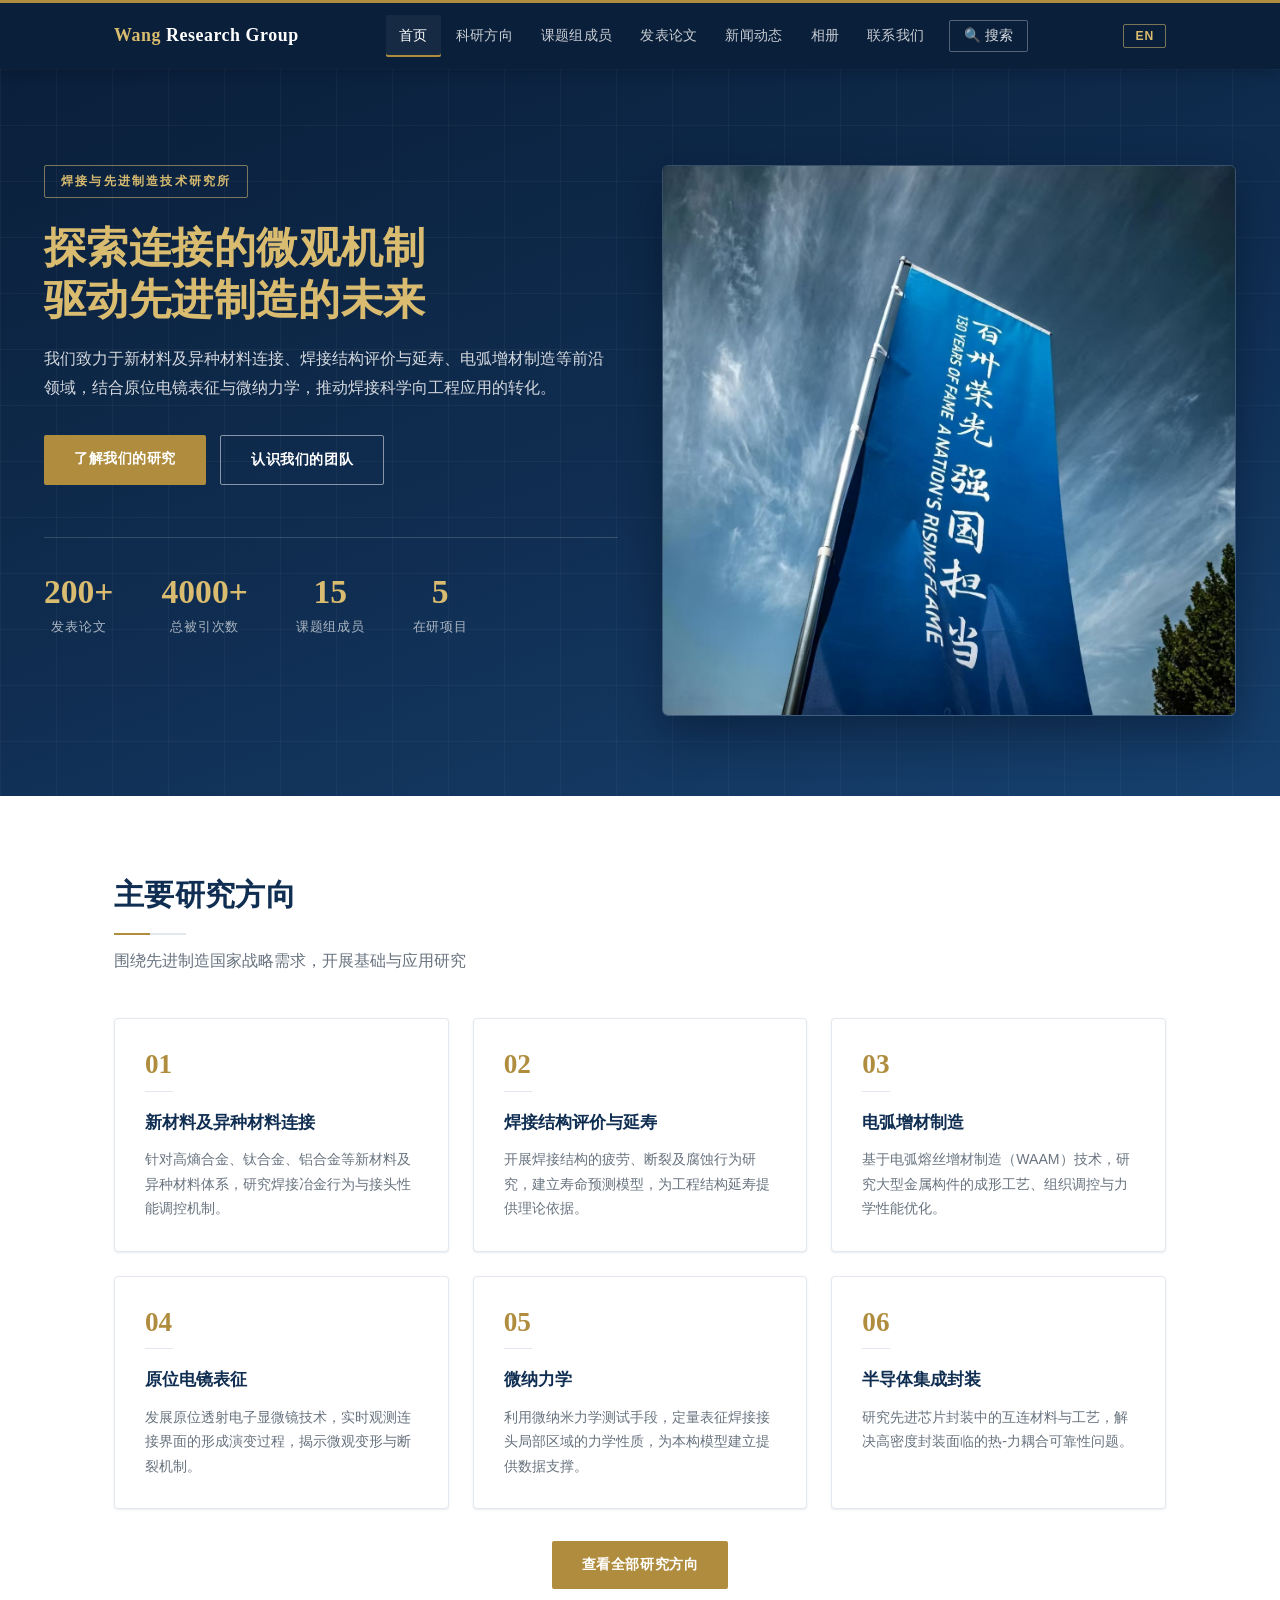
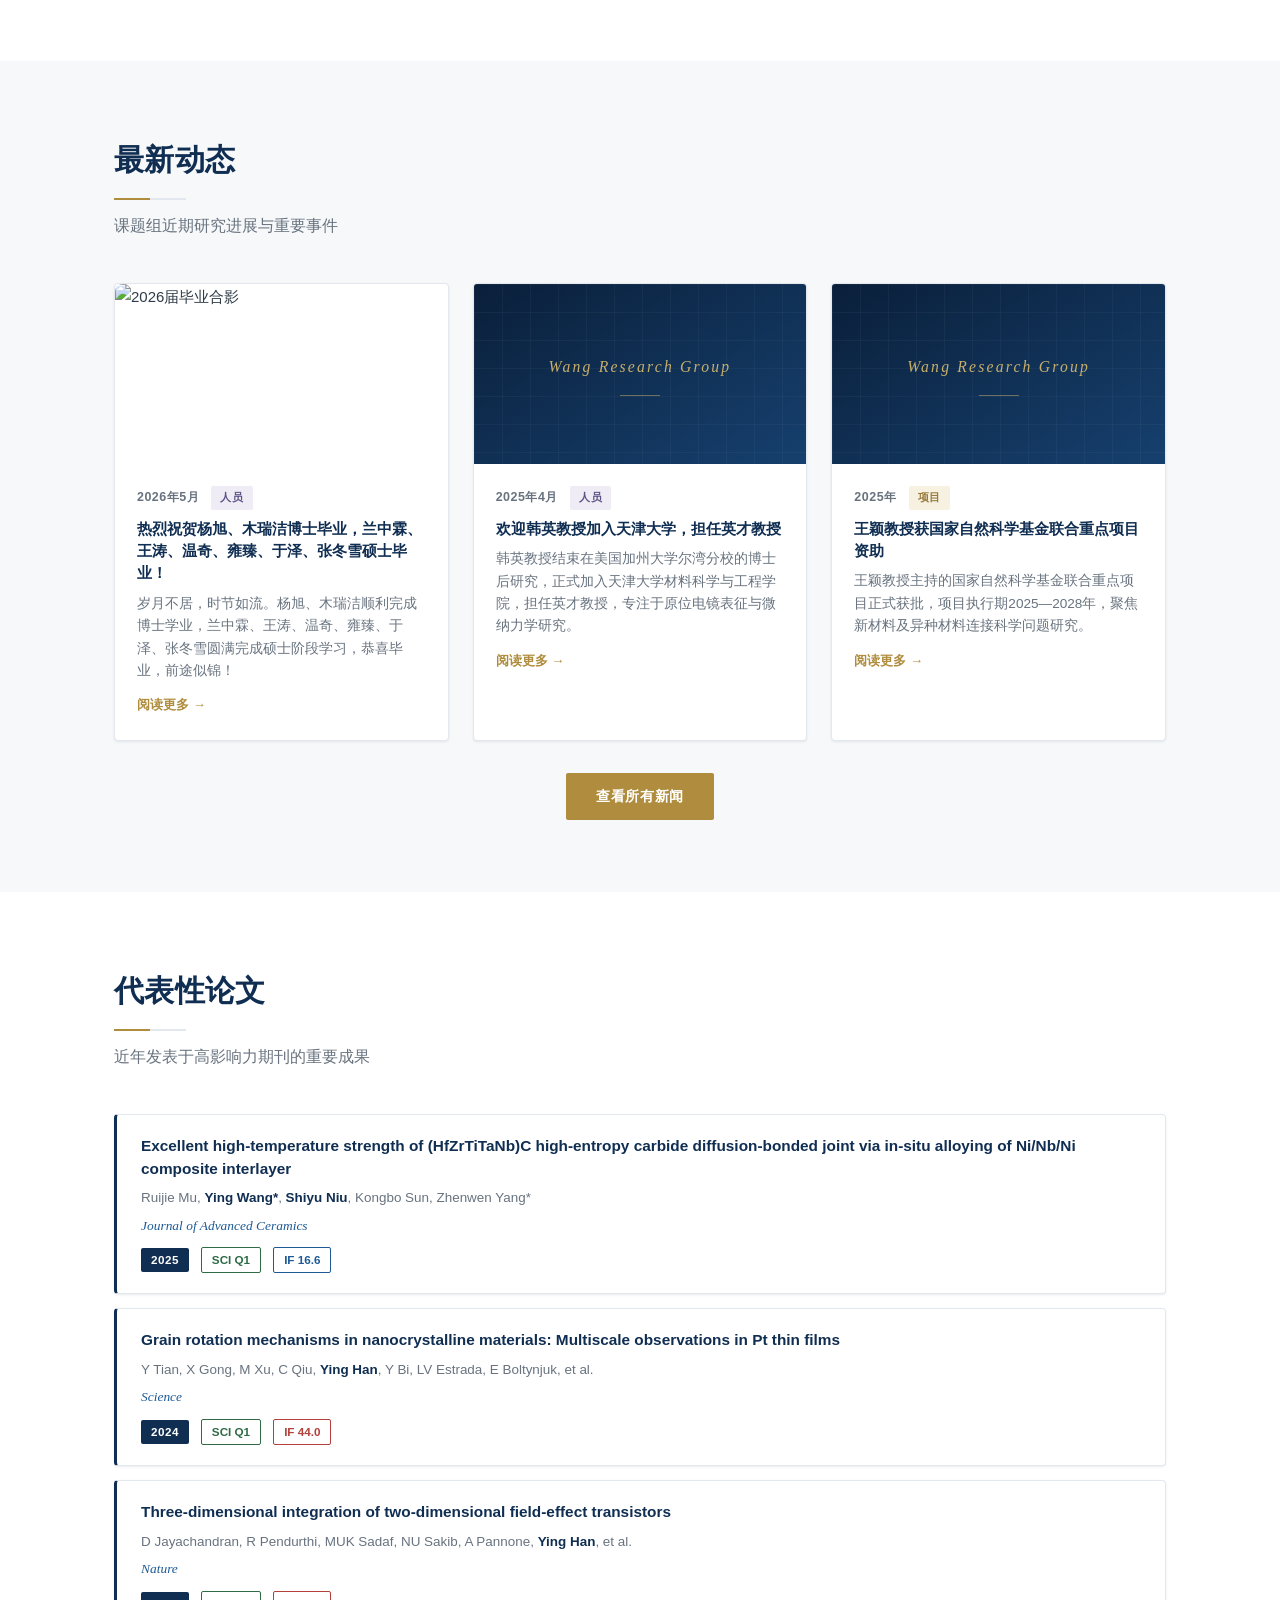
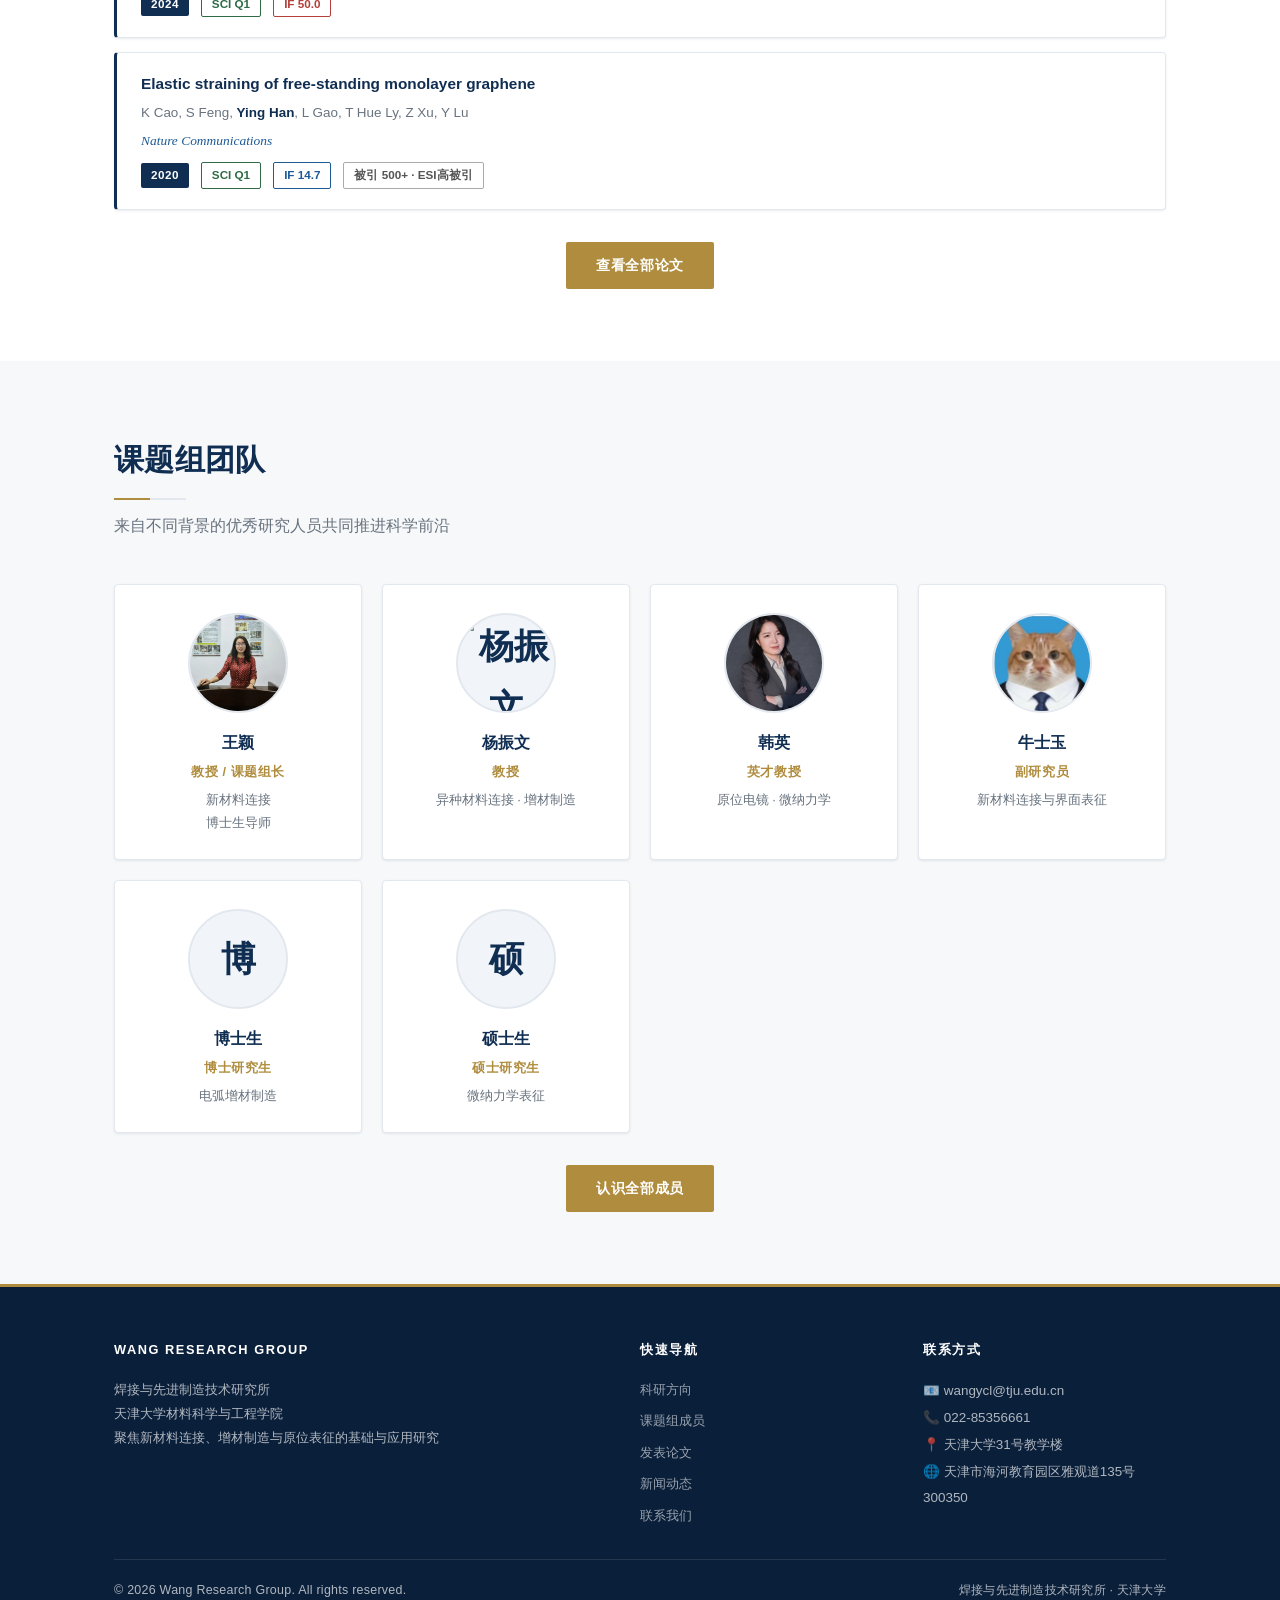
==== commit 2d45c15c: "Add files via upload" ====
--- a/index.html
+++ b/index.html
@@ -220,6 +220,12 @@
         <div class="person-info">新材料连接<br>博士生导师</div>
       </div>
       <div class="card person-card">
+        <div class="person-avatar"><img src="images/yang-zhenwen.jpg" alt="杨振文"></div>
+        <div class="person-name">杨振文</div>
+        <div class="person-role" data-zh="教授" data-en="Professor">教授</div>
+        <div class="person-info">异种材料连接 · 增材制造</div>
+      </div>
+      <div class="card person-card">
         <div class="person-avatar"><img src="images/han-ying.jpg" alt="韩英"></div>
         <div class="person-name">韩英</div>
         <div class="person-role" data-zh="英才教授" data-en="Distinguished Professor">英才教授</div>
